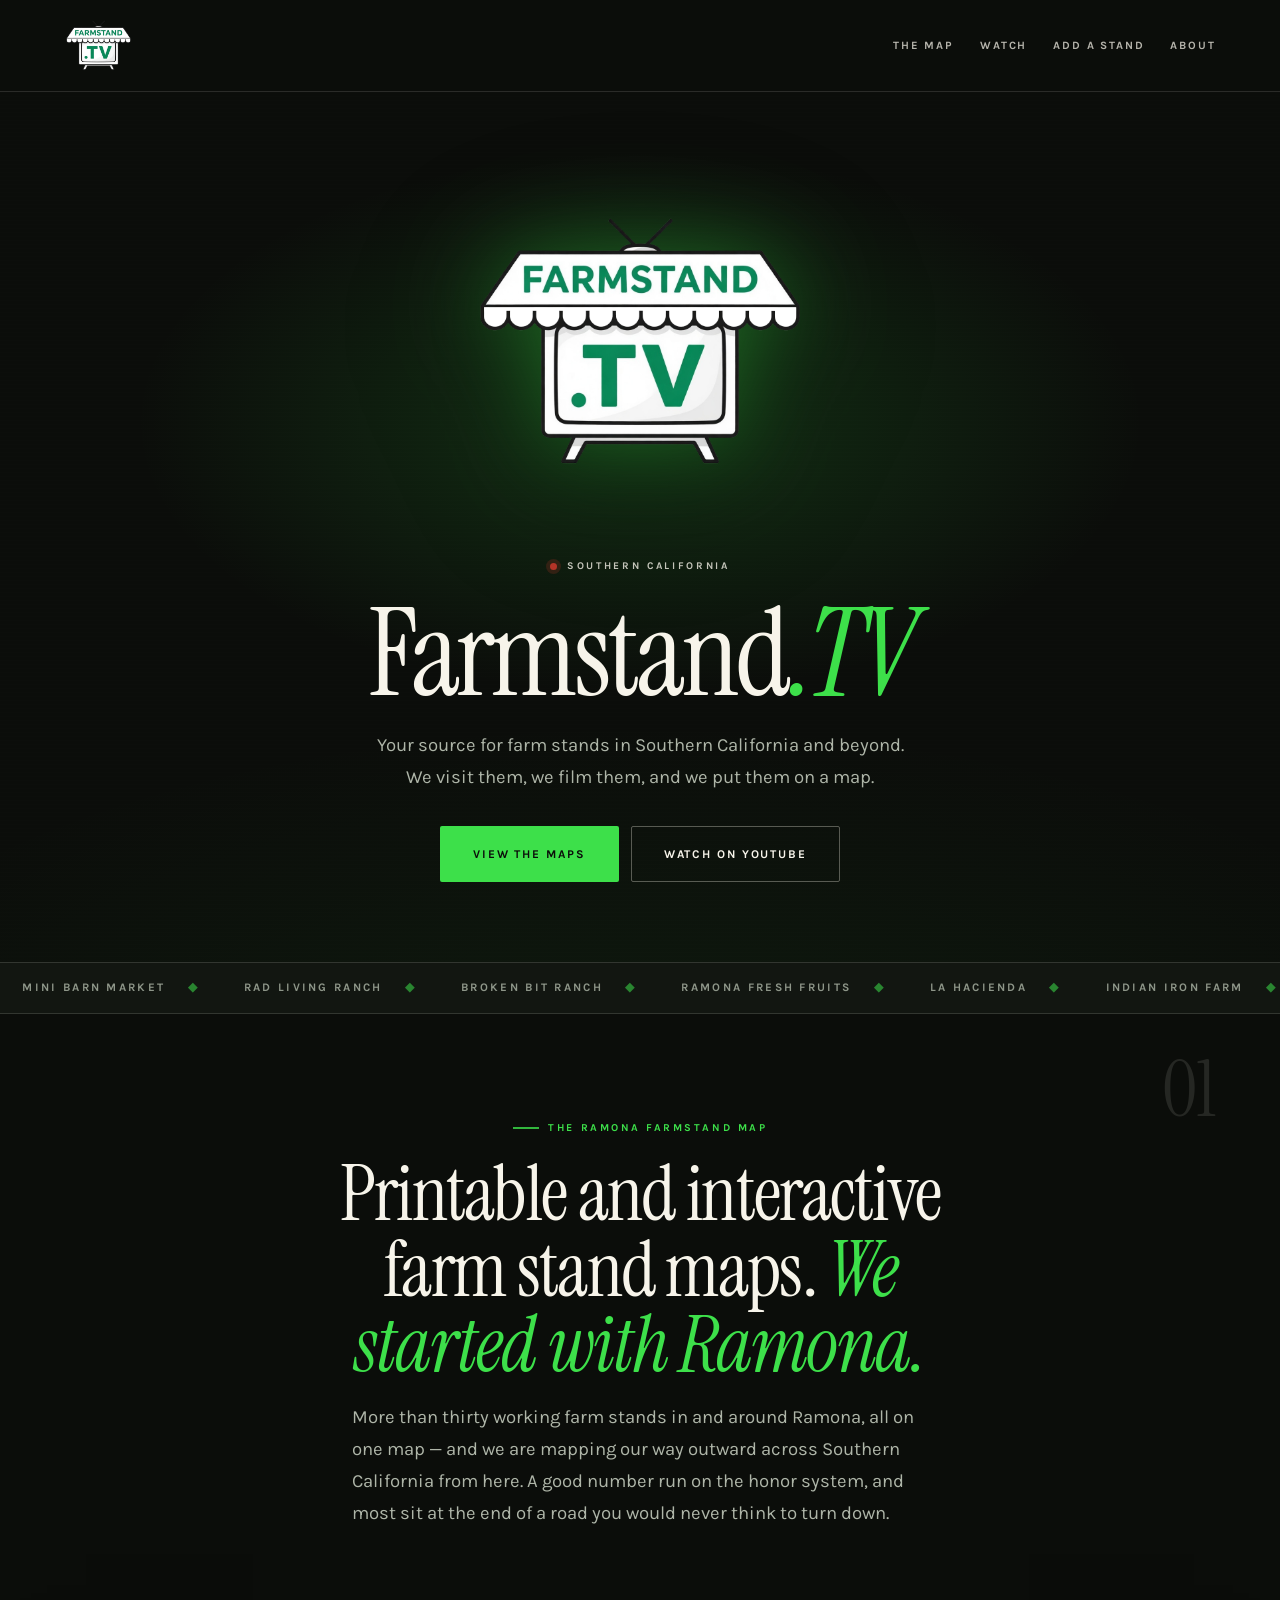
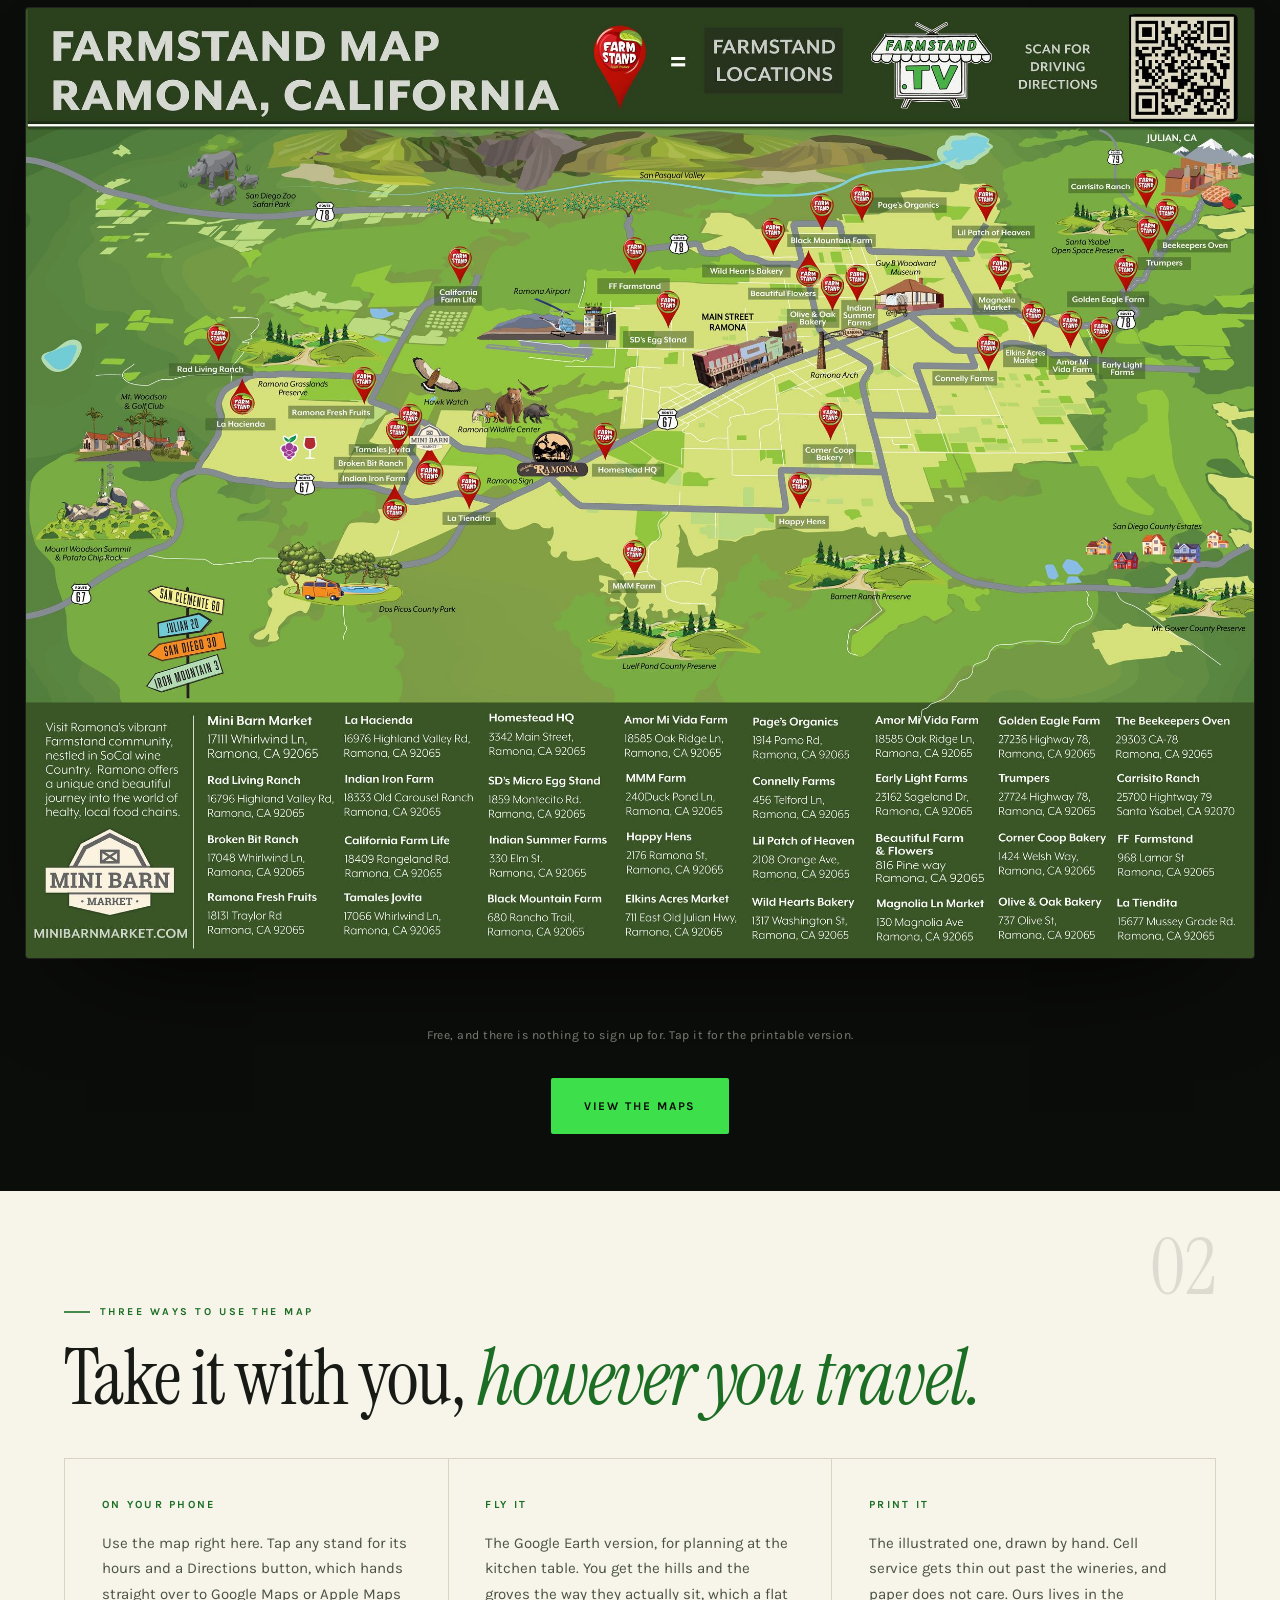
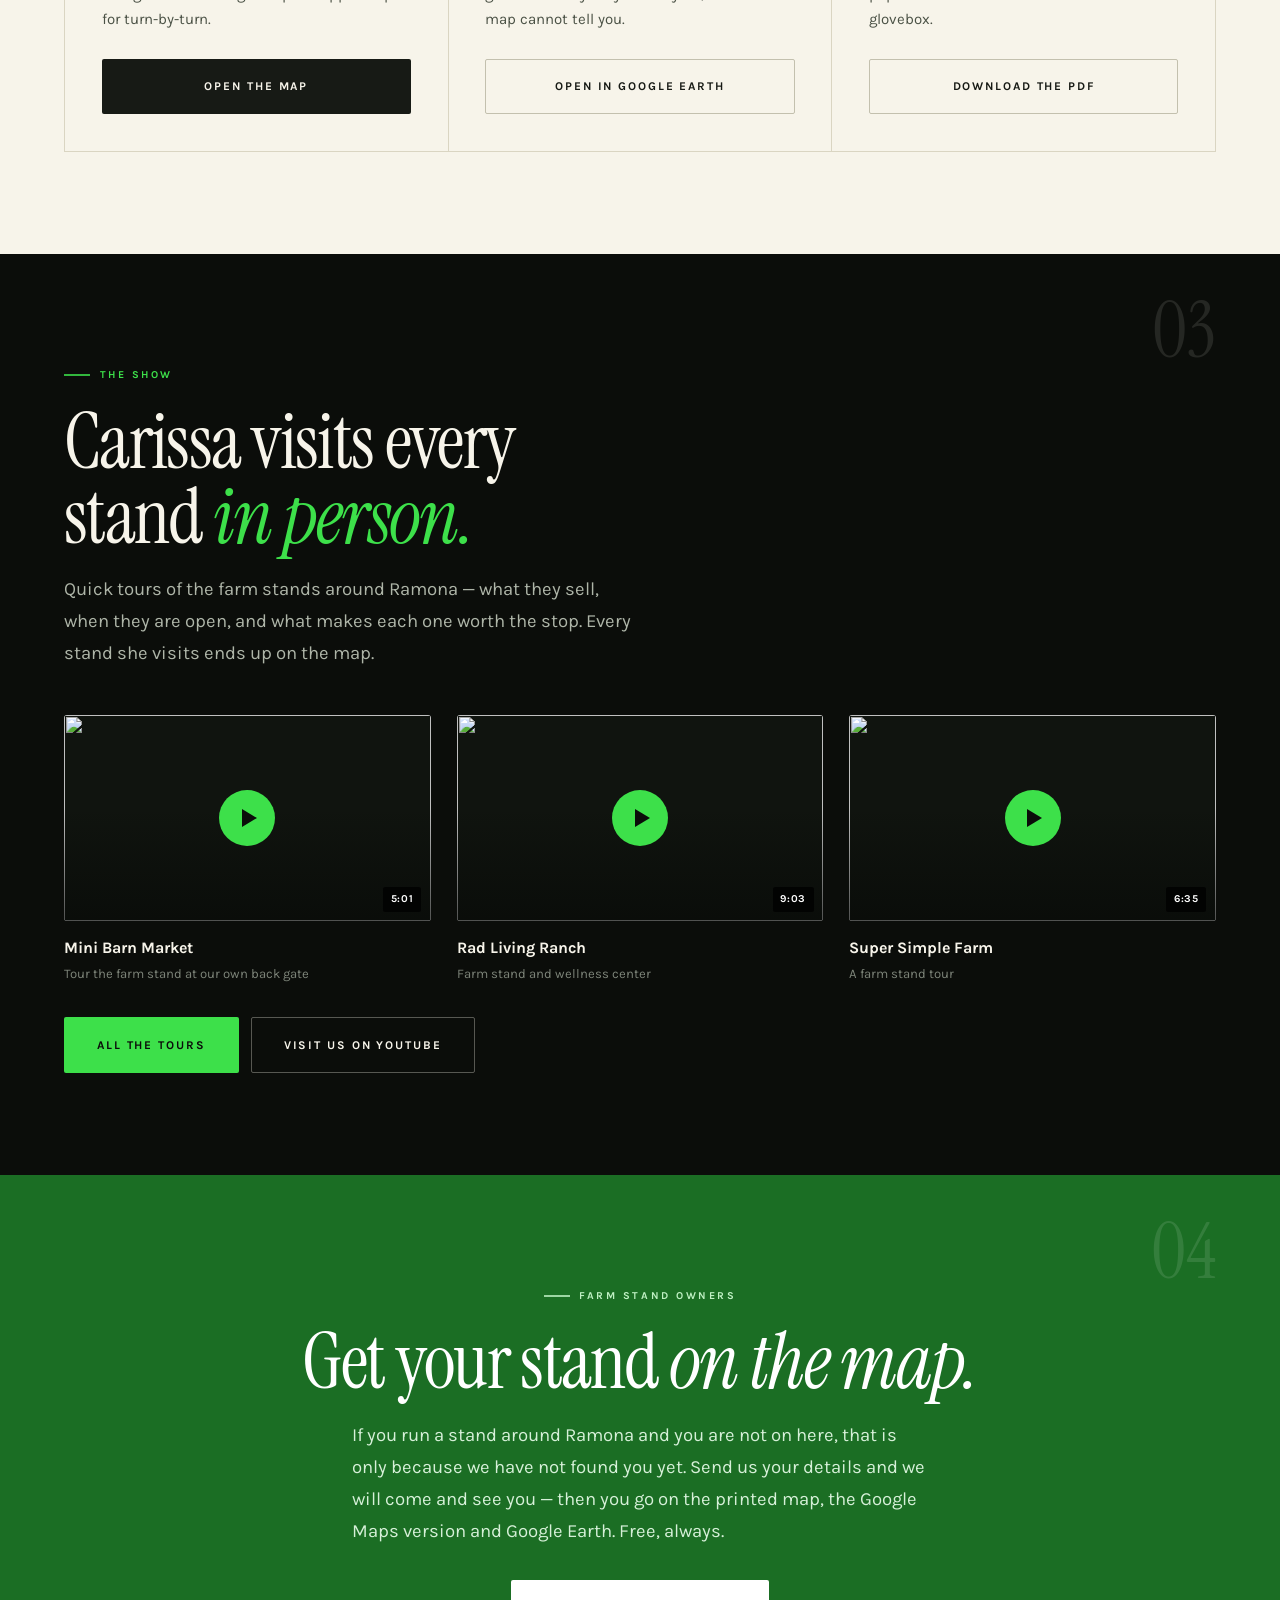
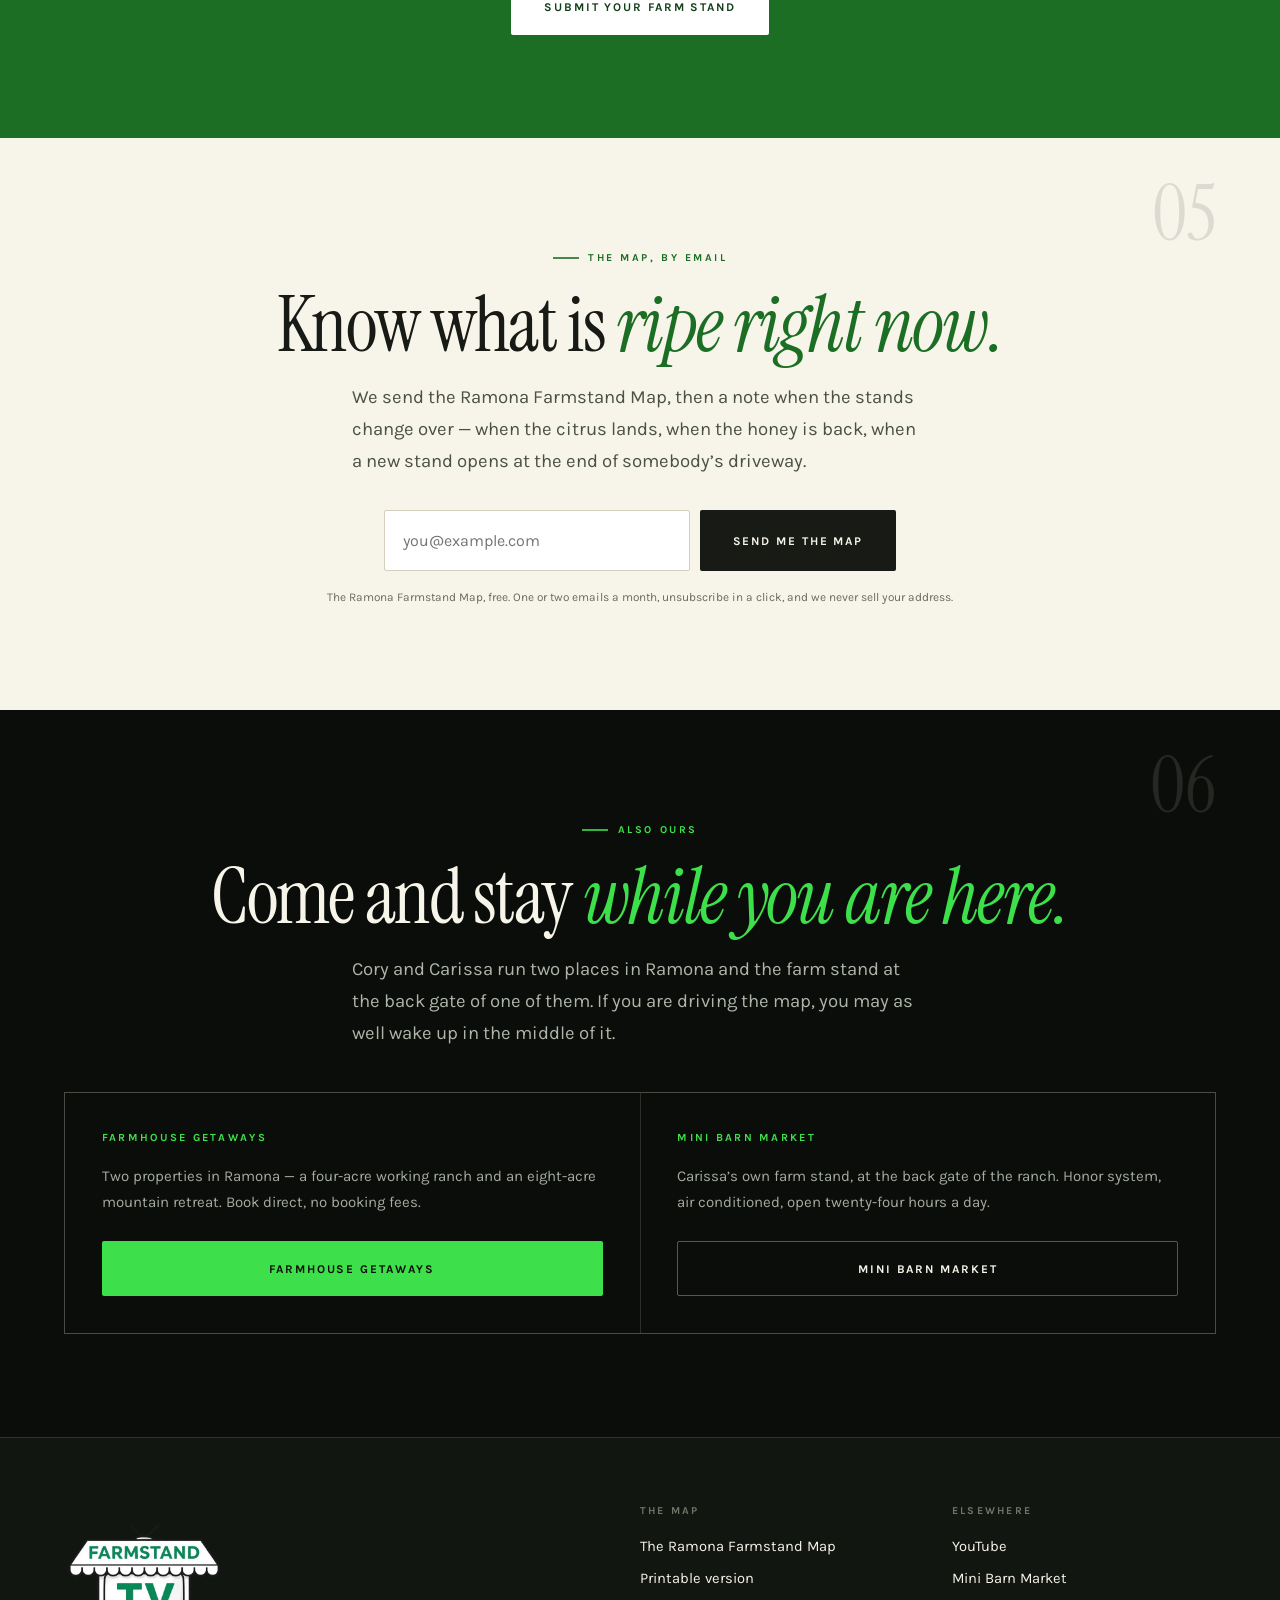
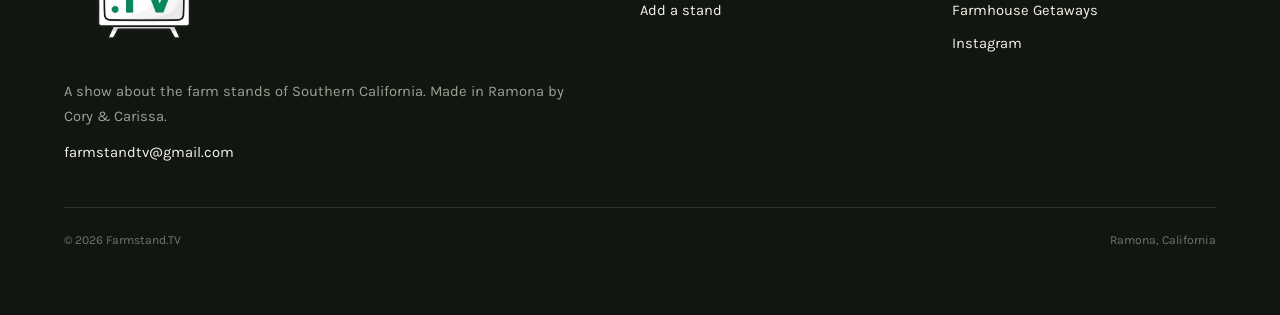
==== index.html @ ec9c519e "Fix the js-class fallback regex (a control character had replaced its word boundaries) Co-Authored-B" ====
<!DOCTYPE html>
<html lang="en">
<head>
<meta charset="utf-8">
<!-- Google tag (gtag.js) -->
<script src="/js/attribution.js"></script>
<script async src="https://www.googletagmanager.com/gtag/js?id=G-Q1BMT5J9KE"></script>
<script>
  window.dataLayer = window.dataLayer || [];
  function gtag(){dataLayer.push(arguments);}
  gtag('js', new Date());
  gtag('config', 'G-Q1BMT5J9KE');
</script>
<meta name="viewport" content="width=device-width, initial-scale=1">
<title>Farmstand.TV — the farm stands of Ramona, California</title>
<meta name="description" content="A show about the farm stands nobody put on a map. Watch the tours, then take the Ramona Farmstand Map with you — Google Maps, Google Earth, or printed for the glovebox.">
<link rel="canonical" href="https://farmstandtv.com/">
<meta property="og:title" content="Farmstand.TV — the farm stands of Ramona, California">
<meta property="og:description" content="A show about the farm stands nobody put on a map. Watch the tours, then take the Ramona Farmstand Map with you — Google Maps, Google Earth, or printed for the glovebox.">
<meta property="og:type" content="website">
<meta property="og:image" content="https://farmstandtv.com/images/ramona-farmstand-map.jpg">
<meta name="twitter:card" content="summary_large_image">
<link rel="preconnect" href="https://fonts.googleapis.com">
<link rel="preconnect" href="https://fonts.gstatic.com" crossorigin>
<link href="https://fonts.googleapis.com/css2?family=Instrument+Serif:ital@0;1&family=Karla:ital,wght@0,400;0,500;0,700;1,400&display=swap" rel="stylesheet">
<link rel="icon" type="image/png" sizes="32x32" href="/images/favicon-32.png">
<link rel="apple-touch-icon" sizes="180x180" href="/images/apple-touch-icon.png">
<meta name="theme-color" content="#0B0D0A">
<script>
// Arms the scroll reveal. Runs only if JS is alive, so any failure below
// leaves every section plainly visible rather than blank.
if(!window.matchMedia('(prefers-reduced-motion: reduce)').matches)document.documentElement.className+=' js';
</script>
<link rel="stylesheet" href="/css/site.css?v=612ae8b3">
<script type="application/ld+json">
{
  "@context": "https://schema.org",
  "@type": "Organization",
  "name": "Farmstand.TV",
  "description": "A show and interactive map covering the farm stands of Ramona, California and beyond.",
  "url": "https://farmstandtv.com/",
  "logo": "https://farmstandtv.com/images/logo.png",
  "sameAs": [
    "https://www.youtube.com/@FarmstandTV",
    "https://www.instagram.com/minibarnmarket/"
  ]
}
</script>
</head>
<body>
<a class="skip" href="#main">Skip to content</a>

<header class="masthead">
  <div class="wrap masthead-inner">
    <a class="wordmark" href="/"><img src="/images/logo.png" width="1024" height="1024" alt="Farmstand.TV"></a>
    <nav class="nav" aria-label="Main">
      <a href="/maps">The Map</a>
      <a href="/tours">Watch</a>
      <a href="/submit">Add a Stand</a>
      <a href="/about">About</a>
    </nav>
  </div>
</header>

<main id="main">

  <!-- ==================================================================
       THE ARRIVAL. The mark powers on like a screen.
       ================================================================== -->
  <section class="tunein">
    <div class="tunein-inner">
      <img class="mark" src="/images/logo.png" width="1024" height="1024" alt="Farmstand.TV">
      <span class="onair"><i></i>Southern California</span>
      <h1 class="mega">Farmstand<em class="lit">.TV</em></h1>
      <p class="lede">Your source for farm stands in Southern California and beyond. We visit them, we film them, and we put them on a map.</p>
      <div class="btn-row">
        <a class="btn btn-go" href="/maps">View the maps</a>
        <a class="btn btn-line" href="https://www.youtube.com/@FarmstandTV" target="_blank" rel="noopener">Watch on YouTube</a>
      </div>
    </div>
  </section>

  <div class="ticker" aria-hidden="true">
    <div class="ticker-track"><span>Mini Barn Market</span><span>Rad Living Ranch</span><span>Broken Bit Ranch</span><span>Ramona Fresh Fruits</span><span>La Hacienda</span><span>Indian Iron Farm</span><span>California Farm Life</span><span>Tamales Jovita</span><span>Homestead HQ</span><span>SD&rsquo;s Micro Egg Stand</span><span>Indian Summer Farms</span><span>Black Mountain Farm</span><span>Amor Mi Vida Farm</span><span>MMM Farm</span><span>Happy Hens</span><span>Elkins Acres Market</span><span>Page&rsquo;s Organics</span><span>Connelly Farms</span><span>Lil Patch of Heaven</span><span>Wild Hearts Bakery</span><span>Early Light Farms</span><span>Beautiful Farm &amp; Flowers</span><span>Magnolia Ln Market</span><span>Golden Eagle Farm</span><span>Trumpers</span><span>Corner Coop Bakery</span><span>Olive &amp; Oak Bakery</span><span>The Beekeepers Oven</span><span>Carrisito Ranch</span><span>FF Farmstand</span><span>La Tiendita</span><span>Mini Barn Market</span><span>Rad Living Ranch</span><span>Broken Bit Ranch</span><span>Ramona Fresh Fruits</span><span>La Hacienda</span><span>Indian Iron Farm</span><span>California Farm Life</span><span>Tamales Jovita</span><span>Homestead HQ</span><span>SD&rsquo;s Micro Egg Stand</span><span>Indian Summer Farms</span><span>Black Mountain Farm</span><span>Amor Mi Vida Farm</span><span>MMM Farm</span><span>Happy Hens</span><span>Elkins Acres Market</span><span>Page&rsquo;s Organics</span><span>Connelly Farms</span><span>Lil Patch of Heaven</span><span>Wild Hearts Bakery</span><span>Early Light Farms</span><span>Beautiful Farm &amp; Flowers</span><span>Magnolia Ln Market</span><span>Golden Eagle Farm</span><span>Trumpers</span><span>Corner Coop Bakery</span><span>Olive &amp; Oak Bakery</span><span>The Beekeepers Oven</span><span>Carrisito Ranch</span><span>FF Farmstand</span><span>La Tiendita</span></div>
  </div>

  <!-- ==================================================================
       THE MAP, full bleed and glowing.
       ================================================================== -->
  <section class="band-tight chan" data-ch="01">
    <div class="wrap centered rv" style="padding-top:clamp(1.5rem,3vw,2.5rem);">
      <span class="kicker">The Ramona Farmstand Map</span>
      <h2 class="display" style="max-width:22ch;margin-inline:auto;">Printable and interactive farm stand maps. <em class="lit">We started with Ramona.</em></h2>
      <p class="lede">More than thirty working farm stands in and around Ramona, all on one map &mdash; and we are mapping our way outward across Southern California from here. A good number run on the honor system, and most sit at the end of a road you would never think to turn down.</p>
    </div>
    <div class="map-bleed rv">
      <a href="/downloads/Ramona-Farmstand-Map.pdf">
        <img src="/images/ramona-farmstand-map.jpg" width="2400" height="1855" loading="lazy" decoding="async"
             alt="The illustrated Ramona Farmstand Map, showing the farm stands of Ramona with their addresses.">
      </a>
    </div>
    <div class="wrap centered">
      <p class="cap">Free, and there is nothing to sign up for. Tap it for the printable version.</p>
      <div class="btn-row" style="justify-content:center;">
        <a class="btn btn-go" href="/maps">View the maps</a>
      </div>
    </div>
  </section>

  <section class="band paper chan" data-ch="02">
    <div class="wrap rv">
      <span class="kicker">Three ways to use the map</span>
      <h2 class="display">Take it with you, <em class="lit">however you travel.</em></h2>
      <div class="trio" style="margin-top:2.6rem;">
        <div class="cell">
          <h3>On your phone</h3>
          <p>Use the map right here. Tap any stand for its hours and a Directions button, which hands straight over to Google Maps or Apple Maps for turn-by-turn.</p>
          <div class="btn-row"><a class="btn btn-go" href="/maps">Open the map</a></div>
        </div>
        <div class="cell">
          <h3>Fly it</h3>
          <p>The Google Earth version, for planning at the kitchen table. You get the hills and the groves the way they actually sit, which a flat map cannot tell you.</p>
          <div class="btn-row"><a class="btn btn-line" href="https://earth.google.com/web/@33.04471488,-116.8695464,434.56307479a,25615.310233d,35y,0.06728277h,9.21926349t,359.99999915r/data=CgRCAggBMigKJgokCiAxMHZVcjI0Rl94VmlHc3VvS2MyOHA1c2wwckdZZ1JTRSACOgMKATBCAggASgcI44K2UhAB" target="_blank" rel="noopener">Open in Google Earth</a></div>
        </div>
        <div class="cell">
          <h3>Print it</h3>
          <p>The illustrated one, drawn by hand. Cell service gets thin out past the wineries, and paper does not care. Ours lives in the glovebox.</p>
          <div class="btn-row"><a class="btn btn-line" href="/downloads/Ramona-Farmstand-Map.pdf">Download the PDF</a></div>
        </div>
      </div>
    </div>
  </section>

  <!-- ==================================================================
       THE TOURS. No dates, on purpose — a farm stand does not go stale
       in a year, and a visible "4 months ago" only advertises the gap.
       ================================================================== -->
  <section class="band chan" data-ch="03">
    <div class="wrap rv">
      <span class="kicker">The show</span>
      <h2 class="display" style="max-width:16ch;">Carissa visits every stand <em class="lit">in person.</em></h2>
      <p class="lede" style="max-width:52ch;">Quick tours of the farm stands around Ramona &mdash; what they sell, when they are open, and what makes each one worth the stop. Every stand she visits ends up on the map.</p>
      <div class="tours" style="margin-top:2.8rem;">
      <div class="tour">
        <button class="yt" type="button" data-yt="bHJ91irOsLg" data-title="Mini Barn Market"
                aria-label="Play Mini Barn Market — 5:01">
          <img src="https://i.ytimg.com/vi/bHJ91irOsLg/maxresdefault.jpg"
               data-fallback="https://i.ytimg.com/vi/bHJ91irOsLg/hqdefault.jpg"
               onerror="ytFallback(this)" onload="ytFallback(this,1)"
               alt="" loading="lazy" decoding="async" width="1280" height="720">
          <span class="play"></span><span class="dur">5:01</span>
        </button>
        <h3>Mini Barn Market</h3>
        <p>Tour the farm stand at our own back gate</p>
      </div>
      <div class="tour">
        <button class="yt" type="button" data-yt="nMIyOWzRvmQ" data-title="Rad Living Ranch"
                aria-label="Play Rad Living Ranch — 9:03">
          <img src="https://i.ytimg.com/vi/nMIyOWzRvmQ/maxresdefault.jpg"
               data-fallback="https://i.ytimg.com/vi/nMIyOWzRvmQ/hqdefault.jpg"
               onerror="ytFallback(this)" onload="ytFallback(this,1)"
               alt="" loading="lazy" decoding="async" width="1280" height="720">
          <span class="play"></span><span class="dur">9:03</span>
        </button>
        <h3>Rad Living Ranch</h3>
        <p>Farm stand and wellness center</p>
      </div>
      <div class="tour">
        <button class="yt" type="button" data-yt="xRpE9S-4dAI" data-title="Super Simple Farm"
                aria-label="Play Super Simple Farm — 6:35">
          <img src="https://i.ytimg.com/vi/xRpE9S-4dAI/maxresdefault.jpg"
               data-fallback="https://i.ytimg.com/vi/xRpE9S-4dAI/hqdefault.jpg"
               onerror="ytFallback(this)" onload="ytFallback(this,1)"
               alt="" loading="lazy" decoding="async" width="1280" height="720">
          <span class="play"></span><span class="dur">6:35</span>
        </button>
        <h3>Super Simple Farm</h3>
        <p>A farm stand tour</p>
      </div>
      </div>
      <div class="btn-row">
        <a class="btn btn-go" href="/tours">All the tours</a>
        <a class="btn btn-line" href="https://www.youtube.com/@FarmstandTV" target="_blank" rel="noopener">Visit us on YouTube</a>
      </div>
    </div>
  </section>

  <section class="band green chan" data-ch="04">
    <div class="wrap centered rv">
      <span class="kicker">Farm stand owners</span>
      <h2 class="display">Get your stand <em class="lit" style="color:#fff;">on the map.</em></h2>
      <p class="lede">If you run a stand around Ramona and you are not on here, that is only because we have not found you yet. Send us your details and we will come and see you &mdash; then you go on the printed map, the Google Maps version and Google Earth. Free, always.</p>
      <div class="btn-row" style="justify-content:center;">
        <a class="btn btn-go" href="/submit">Submit your farm stand</a>
      </div>
    </div>
  </section>

  <!-- Channel 05 — the map by email. name="newsletter" is what routes this to
       EmailOctopus; submission-created.mjs matches on exactly that name. -->
  <section class="band paper chan" data-ch="05">
    <div class="wrap centered rv">
      <span class="kicker">The map, by email</span>
      <h2 class="display">Know what is <em class="lit">ripe right now.</em></h2>
      <p class="lede">We send the Ramona Farmstand Map, then a note when the
        stands change over &mdash; when the citrus lands, when the honey is back,
        when a new stand opens at the end of somebody&rsquo;s driveway.</p>
      <form class="subform" name="newsletter" method="POST" data-netlify="true" netlify-honeypot="bot-field" action="/thanks">
        <input type="hidden" name="form-name" value="newsletter">
        <input type="hidden" name="arrived-from" value=""><input type="hidden" name="first-visit-from" value=""><input type="hidden" name="arrived-landing" value=""><input type="hidden" name="arrived-referrer" value=""><input type="hidden" name="arrived-campaign" value=""><input type="hidden" name="arrived-click-id" value="">
        <input type="hidden" name="source" value="fstv-home">
        <p class="hp"><label>Leave this empty <input name="bot-field" tabindex="-1" autocomplete="off"></label></p>

        <label class="hp" for="su-fstv-email">Email address</label>
        <input id="su-fstv-email" name="email" type="email" required autocomplete="email" placeholder="you@example.com">
        <button class="btn btn-go" type="submit">Send me the map</button>
      </form>
      <p class="fine centered">The Ramona Farmstand Map, free. One or two emails a month,
        unsubscribe in a click, and we never sell your address.</p>
    </div>
  </section>

  <section class="band chan" data-ch="06">
    <div class="wrap centered rv">
      <span class="kicker">Also ours</span>
      <h2 class="display">Come and stay <em class="lit">while you are here.</em></h2>
      <p class="lede">Cory and Carissa run two places in Ramona and the farm stand at the back gate of one of them. If you are driving the map, you may as well wake up in the middle of it.</p>
      <div class="trio trio-2" style="margin-top:2.6rem;text-align:left;">
        <div class="cell">
          <h3>Farmhouse Getaways</h3>
          <p>Two properties in Ramona &mdash; a four-acre working ranch and an eight-acre mountain retreat. Book direct, no booking fees.</p>
          <div class="btn-row"><a class="btn btn-go" href="https://farmhousegetaways.com/" target="_blank" rel="noopener">Farmhouse Getaways</a></div>
        </div>
        <div class="cell">
          <h3>Mini Barn Market</h3>
          <p>Carissa&rsquo;s own farm stand, at the back gate of the ranch. Honor system, air conditioned, open twenty-four hours a day.</p>
          <div class="btn-row"><a class="btn btn-line" href="https://www.minibarnmarket.com/" target="_blank" rel="noopener">Mini Barn Market</a></div>
        </div>
      </div>
    </div>
  </section>
</main>

<footer class="foot">
  <div class="wrap">
    <div class="foot-grid">
      <div>
        <img class="foot-logo" src="/images/logo.png" width="1024" height="1024" alt="Farmstand.TV">
        <p style="margin:0 0 .7rem;">A show about the farm stands of Southern California. Made in Ramona by Cory &amp; Carissa.</p>
        <p style="margin:0;"><a href="mailto:farmstandtv@gmail.com">farmstandtv@gmail.com</a></p>
      </div>
      <div>
        <h2>The map</h2>
        <ul>
          <li><a href="/maps">The Ramona Farmstand Map</a></li>
          <li><a href="/downloads/Ramona-Farmstand-Map.pdf">Printable version</a></li>
          <li><a href="/submit">Add a stand</a></li>
        </ul>
      </div>
      <div>
        <h2>Elsewhere</h2>
        <ul>
          <li><a href="https://www.youtube.com/@FarmstandTV" target="_blank" rel="noopener">YouTube</a></li>
          <li><a href="https://www.minibarnmarket.com/" target="_blank" rel="noopener">Mini Barn Market</a></li>
          <li><a href="https://farmhousegetaways.com/" target="_blank" rel="noopener">Farmhouse Getaways</a></li>
          <li><a href="https://www.instagram.com/minibarnmarket/" target="_blank" rel="noopener">Instagram</a></li>
        </ul>
      </div>
    </div>
    <div class="foot-fine">
      <span>&copy; 2026 Farmstand.TV</span>
      <span>Ramona, California</span>
    </div>
  </div>
</footer>
<script>
/* Not every video has a maxresdefault thumbnail. When one is missing YouTube
   may return a 404 (onerror fires) OR a 120px grey placeholder (it does not).
   Rad Living Ranch was the second kind, which is why its tile was blank.
   Checking the decoded width catches both. */
function ytFallback(img, loaded) {
  var alt = img.getAttribute("data-fallback");
  if (!alt) return;
  if (loaded && img.naturalWidth > 200) return;   // a real thumbnail
  img.removeAttribute("data-fallback");
  img.src = alt;
}

// Click a tour and the player replaces the thumbnail in place. Nothing from
// YouTube loads until then — no scripts, no cookies, no cost to anyone who
// never presses play.
(function () {
  document.addEventListener("click", function (e) {
    var btn = e.target.closest ? e.target.closest(".yt") : null;
    if (!btn || !btn.dataset.yt) return;
    var f = document.createElement("iframe");
    f.src = "https://www.youtube-nocookie.com/embed/" + btn.dataset.yt +
            "?autoplay=1&rel=0&playsinline=1&modestbranding=1";
    f.title = btn.dataset.title || "Farmstand.TV";
    f.allow = "accelerometer; autoplay; clipboard-write; encrypted-media; " +
              "gyroscope; picture-in-picture; web-share";
    f.allowFullscreen = true;
    f.setAttribute("frameborder", "0");
    btn.parentNode.replaceChild(f, btn);
  });
})();
</script>
<script>
// Reveal each section as it arrives. If anything here throws, the catch
// unhides everything — a decorative animation must never cost someone the
// content.
(function () {
  try {
    var els = document.querySelectorAll('.rv');
    if (!('IntersectionObserver' in window)) throw 0;
    var io = new IntersectionObserver(function (entries) {
      entries.forEach(function (e) {
        if (e.isIntersecting) { e.target.classList.add('in'); io.unobserve(e.target); }
      });
    }, { rootMargin: '0px 0px -10% 0px' });
    for (var i = 0; i < els.length; i++) {
      // anything already on screen at load reveals immediately
      if (els[i].getBoundingClientRect().top < window.innerHeight) els[i].classList.add('in');
      else io.observe(els[i]);
    }
  } catch (err) {
    document.documentElement.className = document.documentElement.className.replace(/\bjs\b/, '');
  }
})();
</script>
</body>
</html>
---- css/site.css ----
/* ==========================================================================
   FARMSTAND.TV

   One mark only: images/logo.png — the shaded set. Everything else was
   retired. The old carved/burlap sign and the video loops are a DIFFERENT
   logo and must not come back.

   The idea: the page is a screen. It powers on, it glows, it has scanlines
   and a channel number in the corner. Near-black and one very bright green,
   with bone paper for the reading. Loud where it should be, quiet where you
   actually read.
   ========================================================================== */

:root {
  --black:     #0B0D0A;
  --black-2:   #121611;
  --bone:      #F7F4EA;
  --bone-2:    #EDE8D8;

  --screen:    #3DE04A;   /* dark backgrounds only */
  --screen-dk: #1B6E24;   /* band + text on bone. Darkened from #1E7A28:
                            the pale text on the band was landing at 4.25:1. */
  --screen-lo: #12401A;

  --ink:       #171A15;
  --ink-soft:  #4A5145;
  --ink-faint: #686B5E;

  --display: "Instrument Serif", Georgia, serif;
  --body:    "Karla", -apple-system, BlinkMacSystemFont, sans-serif;

  --gutter:  clamp(1.25rem, 5vw, 5rem);
  --measure: 36rem;
}

* { box-sizing: border-box; }
html { scroll-behavior: smooth; }
@media (prefers-reduced-motion: reduce) { html { scroll-behavior: auto; } }

body {
  margin: 0; background: var(--black); color: var(--bone);
  font-family: var(--body); font-size: 1rem; line-height: 1.7;
  -webkit-font-smoothing: antialiased;
}
/* height:auto is load-bearing. Every <img> carries width/height attributes
   for layout stability; without this the height attribute wins wherever CSS
   sets only a width, and the image stretches. The map was 1382x1855 instead
   of 1382x1068 because of exactly that. */
img, video { max-width: 100%; height: auto; display: block; }
a { color: var(--screen); }

.skip { position: absolute; left: -9999px; top: 0; background: var(--screen); color: var(--black); padding: .8rem 1.2rem; z-index: 99; }
.skip:focus { left: 0; }

.wrap { max-width: 80rem; margin: 0 auto; padding-inline: var(--gutter); }
.wrap-narrow { max-width: 52rem; }
.band { padding-block: clamp(3.5rem, 8vw, 7.5rem); }
.band-tight { padding-block: clamp(2.25rem, 4.5vw, 4rem); }
.paper { background: var(--bone); color: var(--ink); }
.paper-2 { background: var(--bone-2); color: var(--ink); }
.green { background: var(--screen-dk); color: #fff; }
.centered { text-align: center; }
.centered .lede { text-align: left; max-width: var(--measure); margin-inline: auto; }

/* ---------- type ---------- */
.kicker {
  display: inline-flex; align-items: center; gap: .6rem;
  font-size: .66rem; font-weight: 700; letter-spacing: .24em;
  text-transform: uppercase; color: var(--screen); margin-bottom: 1.3rem;
}
.paper .kicker, .paper-2 .kicker { color: var(--screen-dk); }
.green .kicker { color: #BFF0C3; }
.kicker::before {
  content: ""; width: 26px; height: 2px; background: currentColor; opacity: .8;
}

.mega {
  font-family: var(--display); font-weight: 400;
  font-size: clamp(3rem, 9.5vw, 9rem); line-height: .92;
  letter-spacing: -.03em; margin: 0 0 1.4rem; text-wrap: balance;
}
.display {
  font-family: var(--display); font-weight: 400;
  font-size: clamp(2.4rem, 6vw, 5rem); line-height: .98;
  letter-spacing: -.022em; margin: 0 0 1.2rem; text-wrap: balance;
}
.headline {
  font-family: var(--display); font-weight: 400;
  font-size: clamp(1.9rem, 4vw, 3.4rem); line-height: 1.04;
  letter-spacing: -.015em; margin: 0 0 1.1rem; text-wrap: balance;
}
em.lit { font-style: italic; color: var(--screen); }
.paper em.lit, .paper-2 em.lit { color: var(--screen-dk); }

.lede { font-size: clamp(1.02rem, 1.45vw, 1.2rem); line-height: 1.72; color: #AEB5A8; margin: 0 0 1.7rem; }
.paper .lede, .paper-2 .lede { color: var(--ink-soft); }
.green .lede { color: #D6F0D8; }
.prose p { margin: 0 0 1.15rem; color: #AEB5A8; }
.paper .prose p { color: var(--ink-soft); }
.cap { font-size: .76rem; letter-spacing: .04em; color: #7E857A; margin: 1rem 0 0; }
.paper .cap { color: var(--ink-faint); }

/* ---------- channel number, top-right of each section ---------- */
.chan { position: relative; }
.chan::after {
  content: attr(data-ch);
  position: absolute; top: clamp(1rem,3vw,2.4rem); right: var(--gutter);
  font-family: var(--display); font-size: clamp(2.6rem,6vw,5rem);
  line-height: 1; color: currentColor; opacity: .11; pointer-events: none;
}

/* ---------- buttons ---------- */
.btn {
  display: inline-block; font-family: var(--body); font-size: .74rem;
  font-weight: 700; letter-spacing: .16em; text-transform: uppercase;
  padding: 1.05rem 2rem; text-decoration: none; cursor: pointer;
  border: 1.5px solid transparent; border-radius: 2px;
  transition: background .18s ease, color .18s ease, border-color .18s ease, transform .18s ease;
}
.btn:hover { transform: translateY(-2px); }
.btn-row { display: flex; flex-wrap: wrap; gap: .75rem; margin-top: 2rem; }
.btn-go { background: var(--screen); color: var(--black); }
.btn-go:hover { background: #fff; }
.btn-line { border-color: rgba(247,244,234,.32); color: var(--bone); }
.btn-line:hover { border-color: var(--bone); }
.paper .btn-go, .paper-2 .btn-go { background: var(--ink); color: var(--bone); }
.paper .btn-go:hover, .paper-2 .btn-go:hover { background: var(--screen-dk); }
.paper .btn-line, .paper-2 .btn-line { border-color: #C3C0AE; color: var(--ink); }
.paper .btn-line:hover, .paper-2 .btn-line:hover { border-color: var(--ink); }
.green .btn-go { background: #fff; color: var(--screen-lo); }
.green .btn-line { border-color: rgba(255,255,255,.5); color: #fff; }

/* ==========================================================================
   THE ARRIVAL — the screen powers on
   ========================================================================== */
.tunein {
  position: relative; overflow: hidden;
  min-height: clamp(560px, 94vh, 1000px);
  display: grid; place-items: center; text-align: center;
  padding: clamp(3rem,7vw,5rem) var(--gutter);
  background:
    radial-gradient(ellipse 58% 46% at 50% 38%, rgba(61,224,74,.17), transparent 68%),
    radial-gradient(ellipse 120% 80% at 50% 120%, rgba(61,224,74,.07), transparent 60%),
    var(--black);
}
/* faint scanlines across the whole arrival */
.tunein::before {
  content: ""; position: absolute; inset: 0; pointer-events: none;
  background: repeating-linear-gradient(to bottom, rgba(255,255,255,.028) 0 1px, transparent 1px 4px);
  mix-blend-mode: overlay;
}
.tunein-inner { position: relative; z-index: 1; }

.mark {
  width: min(58vw, 340px); height: auto; margin: 0 auto clamp(1.4rem,3vw,2.4rem);
  filter: drop-shadow(0 0 46px rgba(61,224,74,.42)) drop-shadow(0 24px 50px rgba(0,0,0,.6));
}
.tunein h1 { margin-bottom: 1.2rem; }
.tunein .lede { max-width: 50ch; margin-inline: auto; text-align: center; }
.tunein .btn-row { justify-content: center; }

.onair {
  display: inline-flex; align-items: center; gap: .6rem;
  font-size: .64rem; font-weight: 700; letter-spacing: .26em; text-transform: uppercase;
  color: var(--bone); opacity: .78; margin-bottom: 1.5rem;
}
.onair i {
  width: 7px; height: 7px; border-radius: 50%; background: #E23B2F;
  box-shadow: 0 0 0 4px rgba(226,59,47,.22);
  animation: blip 2.4s ease-in-out infinite;
}
@keyframes blip { 0%,100% { opacity: 1 } 50% { opacity: .35 } }

/* the power-on: a bright line opens out into the picture */
@media (prefers-reduced-motion: no-preference) {
  .tunein-inner > * { animation: rise .9s cubic-bezier(.16,.84,.3,1) backwards; }
  .mark { animation: poweron 1.15s cubic-bezier(.16,.84,.3,1) backwards; }
  .onair    { animation-delay: .70s; }
  .tunein h1 { animation-delay: .82s; }
  .tunein .lede { animation-delay: .94s; }
  .tunein .btn-row { animation-delay: 1.04s; }
}
@keyframes poweron {
  0%   { opacity: 0; transform: scaleY(.012) scaleX(.7); filter: brightness(4) drop-shadow(0 0 60px rgba(61,224,74,.9)); }
  42%  { opacity: 1; transform: scaleY(.012) scaleX(1.06); filter: brightness(4) drop-shadow(0 0 60px rgba(61,224,74,.9)); }
  70%  { transform: scaleY(1.06) scaleX(1); filter: brightness(1.5); }
  100% { transform: scaleY(1) scaleX(1); filter: drop-shadow(0 0 46px rgba(61,224,74,.42)) drop-shadow(0 24px 50px rgba(0,0,0,.6)); }
}
@keyframes rise { from { opacity: 0; transform: translateY(16px); } to { opacity: 1; transform: none; } }

/* ---------- the ticker ---------- */
.ticker {
  overflow: hidden; border-block: 1px solid rgba(247,244,234,.14);
  background: var(--black-2); padding-block: .95rem;
}
.paper + .ticker, .ticker.on-paper { background: var(--bone-2); border-color: #DAD5C2; }
.ticker-track { display: flex; width: max-content; animation: slide 58s linear infinite; }
@media (prefers-reduced-motion: reduce) { .ticker-track { animation: none; } }
.ticker-track span {
  font-size: .72rem; font-weight: 700; letter-spacing: .2em; text-transform: uppercase;
  color: #8E9689; padding-inline: 1.4rem; white-space: nowrap;
}
.ticker.on-paper .ticker-track span { color: #86836F; }
.ticker-track span::after { content: "◆"; margin-left: 1.4rem; color: var(--screen); opacity: .55; }
.ticker.on-paper .ticker-track span::after { color: var(--screen-dk); opacity: .5; }
@keyframes slide { from { transform: translateX(0); } to { transform: translateX(-50%); } }

/* ---------- masthead ---------- */
.masthead { border-bottom: 1px solid rgba(247,244,234,.13); background: var(--black); position: sticky; top: 0; z-index: 40; }
.masthead-inner { display: flex; align-items: center; justify-content: space-between; gap: 1.2rem; padding-block: .7rem; flex-wrap: wrap; }
.wordmark { display: block; line-height: 0; }
.wordmark img { height: clamp(52px, 5.4vw, 70px); width: auto; }
.nav { display: flex; gap: clamp(.8rem, 2vw, 1.6rem); flex-wrap: wrap; }
.nav a {
  font-size: .7rem; font-weight: 700; letter-spacing: .17em; text-transform: uppercase;
  text-decoration: none; color: var(--bone); opacity: .72; padding-block: .3rem;
}
.nav a:hover { opacity: 1; color: var(--screen); }
.nav a[aria-current="page"] { opacity: 1; color: var(--screen); }

/* ==========================================================================
   THE MAP — full bleed, edge to edge, glowing
   ========================================================================== */
.bleed { padding-inline: 0; max-width: none; }
.map-bleed { position: relative; padding-block: clamp(2rem,4vw,3.5rem); }
.map-bleed::before {
  content: ""; position: absolute; inset: 12% 0 12% 0;
  background: radial-gradient(ellipse 60% 60% at 50% 50%, rgba(61,224,74,.20), transparent 70%);
  pointer-events: none;
}
.map-bleed img, .map-bleed .live {
  position: relative; width: min(96vw, 1500px); margin-inline: auto;
  border-radius: 3px; box-shadow: 0 50px 110px -60px rgba(0,0,0,.9), 0 0 0 1px rgba(247,244,234,.1);
}
.live { position: relative; aspect-ratio: 3/4; overflow: hidden; background: #060806; }
@media (min-width: 48rem) { .live { aspect-ratio: 16/9; } }
.live iframe { position: absolute; inset: 0; width: 100%; height: 100%; border: 0; }

/* ---------- three ways ---------- */
.trio { display: grid; gap: 1px; grid-template-columns: 1fr; background: rgba(247,244,234,.14); border: 1px solid rgba(247,244,234,.14); }
@media (min-width: 54rem) { .trio { grid-template-columns: repeat(3,1fr); } }
.paper .trio, .paper-2 .trio { background: #DAD5C2; border-color: #DAD5C2; }
.cell { background: var(--black); padding: clamp(1.6rem,3vw,2.3rem); display: flex; flex-direction: column; }
.paper .cell { background: var(--bone); }
.paper-2 .cell { background: var(--bone-2); }
.cell h3 { font-family: var(--body); font-size: .68rem; font-weight: 700; letter-spacing: .21em; text-transform: uppercase; color: var(--screen); margin: 0 0 1rem; }
.paper .cell h3, .paper-2 .cell h3 { color: var(--screen-dk); }
.cell p { margin: 0; font-size: .94rem; color: #A5ACA0; }
.paper .cell p, .paper-2 .cell p { color: var(--ink-soft); }
.cell .btn-row { margin-top: auto; padding-top: 1.6rem; }
.cell .btn { width: 100%; text-align: center; }

/* ---------- tours ---------- */
.tours { display: grid; gap: 1.6rem; grid-template-columns: 1fr; }
@media (min-width: 52rem) { .tours { grid-template-columns: repeat(3,1fr); } }
.tour a { text-decoration: none; color: inherit; display: block; }

/* The click-to-play facade. It is a <button> rather than a link because it
   does not navigate — it swaps a player in where the picture was. */
.tour .yt {
  position: relative; display: block; width: 100%; padding: 0; border: 0;
  background: #10140F; border-radius: 3px; overflow: hidden; cursor: pointer;
  aspect-ratio: 16/9; font: inherit; color: inherit;
}
.tour .yt img { width: 100%; height: 100%; object-fit: cover; transition: transform .5s cubic-bezier(.2,.7,.3,1); }
.tour .yt:hover img, .tour .yt:focus-visible img { transform: scale(1.05); }
.tour .yt:focus-visible { outline: 3px solid var(--screen); outline-offset: 3px; }
.tour .yt::after { content: ""; position: absolute; inset: 0; background: linear-gradient(180deg, transparent 45%, rgba(6,8,6,.6)); }
/* the player that replaces it keeps the same footprint, so nothing jumps */
.tour iframe { width: 100%; aspect-ratio: 16/9; border: 0; border-radius: 3px; display: block; background: #000; }

.thumb { position: relative; overflow: hidden; aspect-ratio: 16/9; border-radius: 3px; display: block; }
.thumb img { width: 100%; height: 100%; object-fit: cover; transition: transform .5s cubic-bezier(.2,.7,.3,1); }
.thumb::after { content: ""; position: absolute; inset: 0; background: linear-gradient(180deg, transparent 45%, rgba(6,8,6,.72)); }
.play {
  position: absolute; inset: 0; margin: auto; width: 56px; height: 56px; border-radius: 50%;
  display: grid; place-content: center; background: var(--screen); z-index: 2;
  transition: transform .25s ease;
}
.tour a:hover .play, .tour .yt:hover .play { transform: scale(1.1); }
.play::after { content: ""; width: 0; height: 0; margin-left: 4px; border-left: 15px solid var(--black); border-top: 9px solid transparent; border-bottom: 9px solid transparent; }
.dur { position: absolute; right: .6rem; bottom: .6rem; z-index: 2; background: rgba(0,0,0,.8); color: #fff; font-size: .66rem; font-weight: 700; letter-spacing: .07em; padding: .22rem .48rem; border-radius: 2px; }
.tour h3 { font-family: var(--body); font-size: 1rem; font-weight: 700; margin: 1rem 0 .25rem; line-height: 1.35; }
.tour p { font-size: .82rem; color: #7E857A; margin: 0; }

/* ---------- the index of stands ---------- */
.stands { columns: 2; column-gap: 2.5rem; font-size: .92rem; line-height: 2.15; padding: 0; margin: 1.6rem 0 0; }
@media (min-width: 48rem) { .stands { columns: 4; } }
.stands li { break-inside: avoid; list-style: none; }

/* ---------- forms ---------- */
.hp { position: absolute; left: -9999px; }
.field { display: grid; gap: .35rem; margin-bottom: 1.05rem; }
.field label { font-size: .68rem; font-weight: 700; letter-spacing: .16em; text-transform: uppercase; color: var(--ink-soft); }
.field input, .field textarea {
  font: inherit; font-size: 1rem; padding: .85rem 1rem; width: 100%;
  border: 1px solid #D5D0BE; border-radius: 2px; background: #fff; color: var(--ink);
}
.field textarea { min-height: 8rem; resize: vertical; }
.field input:focus, .field textarea:focus { outline: none; border-color: var(--screen-dk); box-shadow: 0 0 0 3px rgba(30,122,40,.16); }
.form-card { background: #fff; border: 1px solid #D5D0BE; padding: clamp(1.5rem,3vw,2.3rem); }
.fine { font-size: .74rem; color: var(--ink-faint); margin: 1rem 0 0; }

.subform { display: grid; gap: .6rem; grid-template-columns: 1fr; max-width: 32rem; margin: 2rem auto 0; }
@media (min-width: 32rem) { .subform { grid-template-columns: 1fr auto; } }
.subform input { font: inherit; padding: 1rem 1.1rem; border: 0; border-radius: 2px; width: 100%; }
.subform .btn { white-space: nowrap; }

/* ---------- footer ---------- */
.foot { background: var(--black-2); color: #9AA294; padding-block: clamp(2.5rem,5vw,4rem); font-size: .92rem; border-top: 1px solid rgba(247,244,234,.12); }
.foot a { color: var(--bone); text-decoration: none; }
.foot a:hover { color: var(--screen); }
.foot h2 { font-family: var(--body); font-size: .66rem; font-weight: 700; letter-spacing: .21em; text-transform: uppercase; color: #6F7669; margin: 0 0 .9rem; }
.foot ul { list-style: none; padding: 0; margin: 0; }
.foot li { margin-bottom: .45rem; }
.foot-grid { display: grid; gap: 2rem; grid-template-columns: 1fr; }
@media (min-width: 46rem) { .foot-grid { grid-template-columns: 2fr 1fr 1fr; gap: 3rem; } }
.foot-logo { width: clamp(120px,14vw,160px); height: auto; margin: 0 0 1.1rem; }
.foot-fine { display: flex; justify-content: space-between; gap: 1rem; flex-wrap: wrap; margin-top: 2.6rem; padding-top: 1.4rem; border-top: 1px solid rgba(154,162,148,.2); font-size: .76rem; color: #6F7669; }

/* ---------- scroll reveal ----------
   Content is visible by default. It is only hidden once a tiny script in the
   <head> has added .js to <html>, which proves JavaScript is running and can
   put it back. Get this the wrong way round and a script failure blanks the
   entire page. */
@media (prefers-reduced-motion: no-preference) {
  .js .rv { opacity: 0; transform: translateY(22px); transition: opacity .7s ease, transform .7s cubic-bezier(.16,.84,.3,1); }
  .js .rv.in { opacity: 1; transform: none; }
}

/* ---------- the submit form ---------- */
.formnote { font-size: .88rem; color: var(--ink-soft); margin: 0 0 1.6rem; padding-bottom: 1.2rem; border-bottom: 1px solid #E4DFCD; }
.formnote em { font-style: normal; font-weight: 700; color: var(--screen-dk); }
.field-pair, .field-trio { display: grid; gap: 0 1rem; grid-template-columns: 1fr; }
@media (min-width: 34rem) {
  .field-pair  { grid-template-columns: 1fr 1fr; }
  .field-trio  { grid-template-columns: 2fr 1fr 1fr; }
}
.listed, .not-listed {
  font-size: .58rem; font-weight: 700; letter-spacing: .12em; text-transform: uppercase;
  padding: .12rem .38rem; border-radius: 2px; margin-left: .4rem; vertical-align: 1px;
}
.listed     { background: #DCEEDD; color: #14501B; }
.not-listed { background: #E8E5D6; color: #6A6A5C; }

.steps { counter-reset: s; list-style: none; padding: 0; margin: 1.4rem 0 0; }
.steps li {
  counter-increment: s; position: relative; padding-left: 3.1rem;
  margin-bottom: 1.15rem; color: var(--ink-soft); font-size: .97rem;
}
.steps li b { color: var(--ink); }
.steps li::before {
  content: counter(s,decimal-leading-zero); position: absolute; left: 0; top: -.15rem;
  font-family: var(--display); font-size: 1.7rem; line-height: 1; color: var(--screen-dk); opacity: .55;
}

/* ==========================================================================
   THE MAP — ours, on our own site (Leaflet)
   ========================================================================== */
.fsmap-wrap { position: relative; }
#fsmap {
  height: clamp(420px, 64vh, 760px); width: 100%;
  background: #E8E4D6; border: 1px solid rgba(247,244,234,.18); border-radius: 3px;
  z-index: 1;
}
.fsfail { color: #AEB5A8; text-align: center; padding: 4rem 1.5rem; font-size: .95rem; }

/* Leaflet chrome, restyled to belong here */
/* The basemap is light now, so Leaflet's own chrome goes light with it. */
.leaflet-container { font-family: var(--body); background: #E8E4D6; }
.leaflet-control-attribution {
  background: rgba(255,255,255,.88) !important; color: #5C6156 !important; font-size: .62rem;
}
.leaflet-control-attribution a { color: var(--screen-dk) !important; }
.leaflet-bar a {
  background: #fff; color: var(--ink); border-color: rgba(23,26,21,.18);
}
.leaflet-bar a:hover { background: var(--ink); color: var(--bone); }
.leaflet-popup-content-wrapper {
  background: var(--bone); color: var(--ink); border-radius: 3px; box-shadow: 0 18px 40px rgba(0,0,0,.5);
}
.leaflet-popup-tip { background: var(--bone); }
.leaflet-popup-content { margin: 1rem 1.1rem; font-size: .9rem; line-height: 1.55; }
.pop h3 { font-family: var(--display); font-weight: 400; font-size: 1.4rem; line-height: 1.1; margin: 0 0 .45rem; }
.pop p { margin: 0 0 .35rem; }
.pop-sells { color: var(--screen-dk); font-weight: 700; font-size: .8rem; }
.pop-hours { color: var(--ink-soft); font-size: .84rem; }
.pop-addr  { color: var(--ink-faint); font-size: .84rem; }
.pop-links { margin-top: .7rem !important; display: flex; gap: .55rem; flex-wrap: wrap; }
.pop-links a {
  font-size: .64rem; font-weight: 700; letter-spacing: .13em; text-transform: uppercase;
  text-decoration: none; padding: .48rem .8rem; border-radius: 2px;
  background: var(--ink); color: var(--bone);
}
.pop-links a:first-child { background: var(--screen-dk); color: #fff; }

/* filter chips */
.fschips { display: flex; flex-wrap: wrap; gap: .5rem; margin: 0 0 1.2rem; }
.fschip {
  font: inherit; font-size: .68rem; font-weight: 700; letter-spacing: .14em;
  text-transform: uppercase; cursor: pointer; padding: .58rem 1.05rem;
  border: 1px solid rgba(247,244,234,.26); background: transparent;
  color: var(--bone); border-radius: 999px; transition: all .16s ease;
}
.fschip:hover { border-color: var(--bone); }
.fschip.is-on { background: var(--screen); border-color: var(--screen); color: var(--black); }

.fscount { font-size: .72rem; font-weight: 700; letter-spacing: .16em; text-transform: uppercase; color: #7E857A; margin: 1rem 0 0; }

/* the list under the map */
.fslist { list-style: none; padding: 0; margin: 1.4rem 0 0; }
.fsrow {
  display: flex; align-items: center; justify-content: space-between; gap: 1rem;
  padding: .95rem .2rem; border-bottom: 1px solid rgba(247,244,234,.1); cursor: pointer;
}
.fsrow:hover { background: rgba(247,244,234,.035); }
.fsrow b { display: block; font-size: 1rem; font-weight: 700; }
.fsrow-sells { display: block; font-size: .78rem; color: var(--screen); margin-top: .1rem; }
/* the inventory fold — collapsed until asked for, so one wordy stand
   does not push the next three off the screen */
.fsrow-more { margin-top: .18rem; }
.fsrow-more > summary {
  display: list-item; list-style-position: inside; cursor: pointer;
  font-size: .74rem; letter-spacing: .02em; color: #7E857A;
}
.fsrow-more > summary:hover,
.fsrow-more[open] > summary { color: var(--screen); }
.fsrow-more > summary:focus-visible { outline: 1px solid var(--screen); outline-offset: 2px; }
.fsrow-more[open] > .fsrow-sells { margin-top: .28rem; }
.fsrow-addr  { display: block; font-size: .82rem; color: #7E857A; margin-top: .1rem; }
.fsrow-dir {
  flex: none; font-size: .62rem; font-weight: 700; letter-spacing: .13em; text-transform: uppercase;
  text-decoration: none; color: var(--bone); border: 1px solid rgba(247,244,234,.26);
  padding: .5rem .8rem; border-radius: 2px;
}
.fsrow-dir:hover { border-color: var(--screen); color: var(--screen); }
/* a grid rather than CSS columns: multi-column rebalances the entire list
   whenever a fold opens, so one click shuffled 18 of 31 rows the reader was
   not even looking at. Grid only grows the row that was opened. */
@media (min-width: 60rem) {
  .fslist { display: grid; grid-template-columns: 1fr 1fr; column-gap: 3rem; align-items: start; }
}
.fsmap-off {
  border: 1px dashed rgba(247,244,234,.2); border-radius: 3px; background: #10140F;
}

/* subscribe sits on bone now — it was dark between two dark bands and disappeared */
.paper .subform input { border: 1px solid #D5D0BE; }
.paper .subform .btn  { background: var(--ink); color: var(--bone); }
.paper .subform .btn:hover { background: var(--screen-dk); }

/* landmarks layer — small dots, deliberately quieter than the stand pins */
.fscontrols { display: flex; flex-wrap: wrap; gap: .5rem; align-items: center; justify-content: space-between; margin-bottom: 1.2rem; }
.fscontrols .fschips { margin: 0; }
.fschip-alt { border-style: dashed; }
.fschip-alt.is-on { background: transparent; border-style: solid; border-color: var(--screen); color: var(--screen); }
/* landmarks — an icon in a disc, quieter than the farm stand pins */
.lmark-dot {
  display: grid; place-items: center; width: 26px; height: 26px;
  border-radius: 50%; background: var(--ink); border: 2px solid #fff;
  box-shadow: 0 2px 6px rgba(0,0,0,.45);
}
.lmark-dot svg { width: 15px; height: 15px; }
.lmark-dot svg path, .lmark-dot svg circle {
  fill: none; stroke: #EFEDE0; stroke-width: 1.9;
  stroke-linecap: round; stroke-linejoin: round;
}

/* ---- map labels ----
   Stand names appear on hover, or all at once via the button. Landmark names
   are always on and deliberately quieter — they are the background furniture
   you navigate by, not the thing you came for. */
.map-label.leaflet-tooltip {
  background: rgba(23,26,21,.92); border: 0; border-radius: 3px;
  color: #F7F4EA; font-family: var(--body); font-size: .7rem; font-weight: 700;
  letter-spacing: .04em; padding: .22rem .5rem; box-shadow: 0 2px 7px rgba(0,0,0,.4);
  white-space: nowrap; pointer-events: none;
}
.map-label.leaflet-tooltip::before { display: none; }        /* no callout arrow */

.map-label-lm.leaflet-tooltip {
  background: none; box-shadow: none;
  color: #3B4436; font-weight: 700; font-size: .66rem;
  letter-spacing: .03em; padding: 0;
  text-shadow: 0 0 3px #fff, 0 0 3px #fff, 0 0 6px #fff;   /* halo, so it reads on any tile */
}
/* on satellite the halo has to go the other way */
#fsmap.on-satellite .map-label-lm.leaflet-tooltip {
  color: #fff; text-shadow: 0 0 3px #000, 0 0 3px #000, 0 0 7px #000;
}
#fsmap.on-satellite .lmark-dot { background: rgba(23,26,21,.85); }
.fsrow-hours { display: block; font-size: .78rem; color: var(--screen); margin-top: .12rem; }
@media (min-width: 54rem) { .trio-2 { grid-template-columns: repeat(2,1fr); } }

/* the basemap switcher */
.fsstyles { display: flex; flex-wrap: wrap; gap: .4rem; }
.fschip-sm { font-size: .62rem; padding: .45rem .8rem; letter-spacing: .12em; }
.fsrow-ours {
  display: inline-block; margin-left: .5rem; vertical-align: 2px;
  font-size: .56rem; font-weight: 700; letter-spacing: .14em; text-transform: uppercase;
  background: var(--screen); color: var(--black); padding: .1rem .36rem; border-radius: 2px;
}
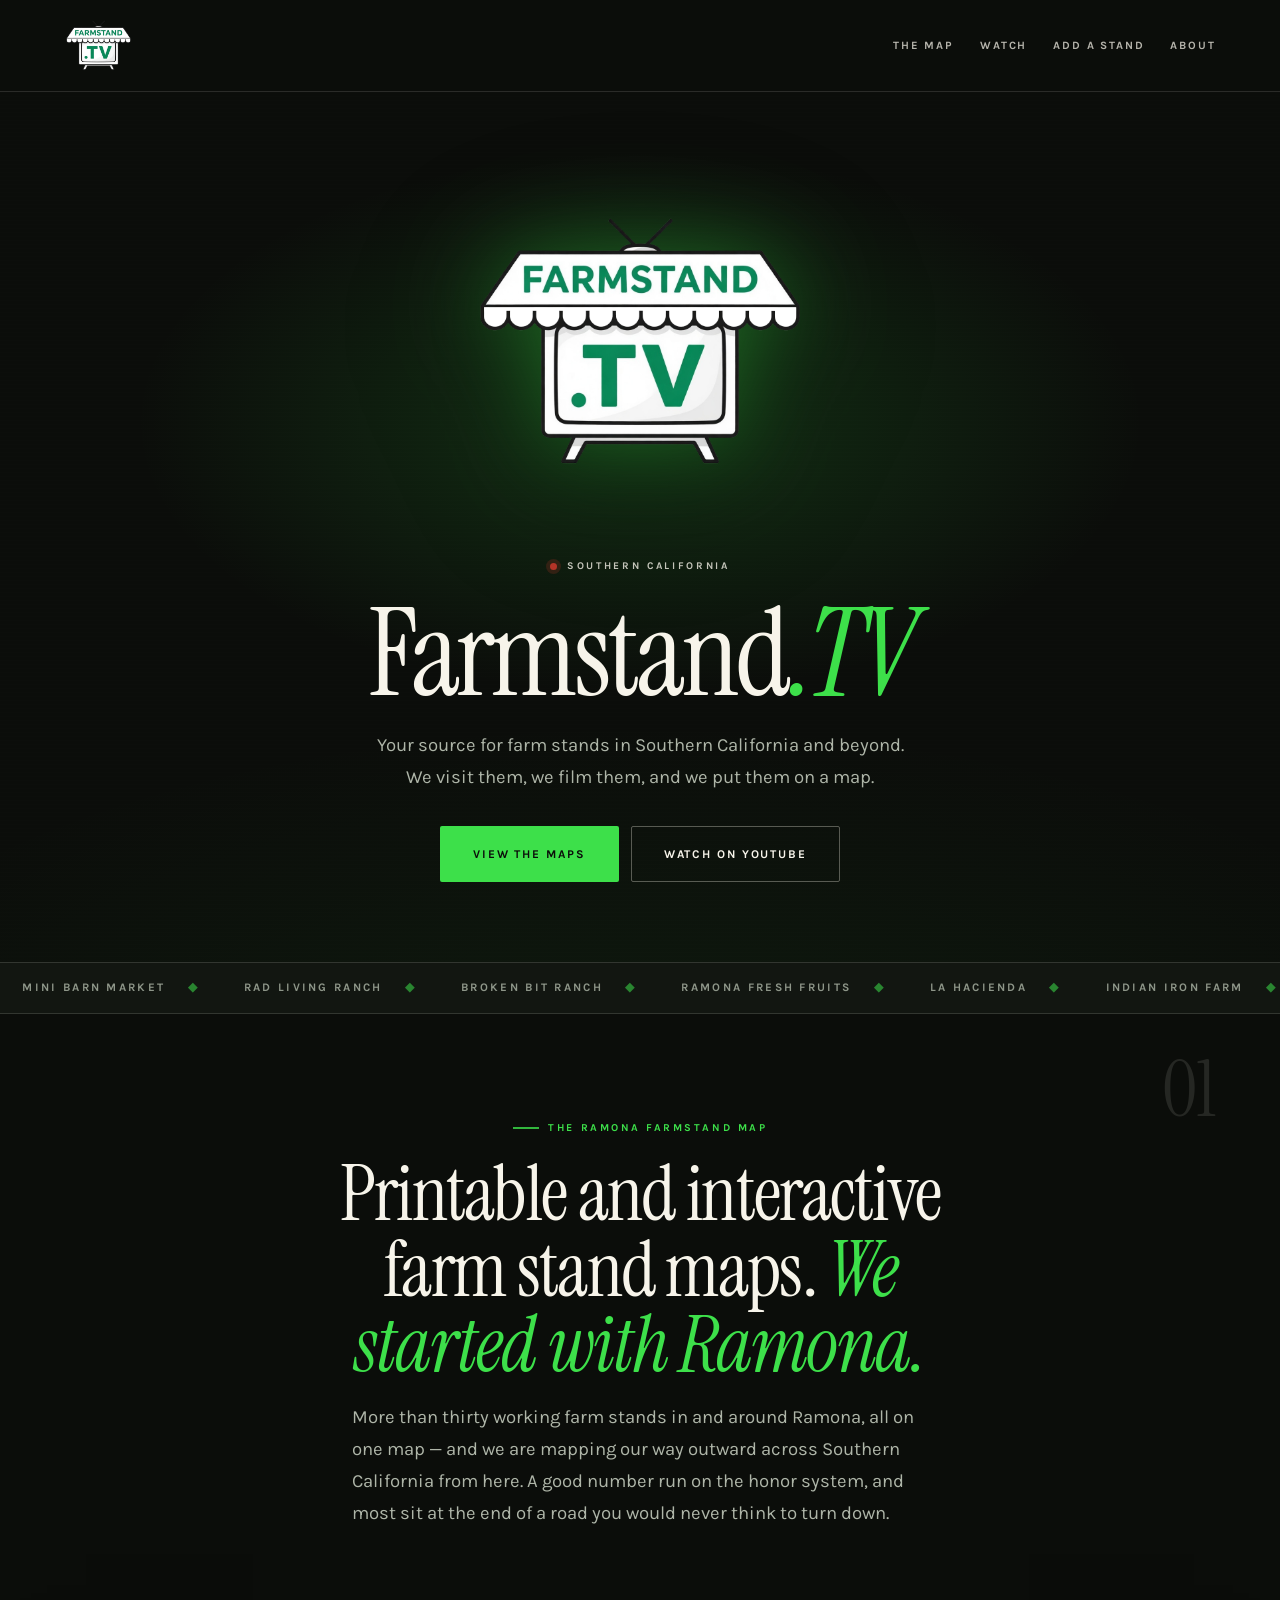
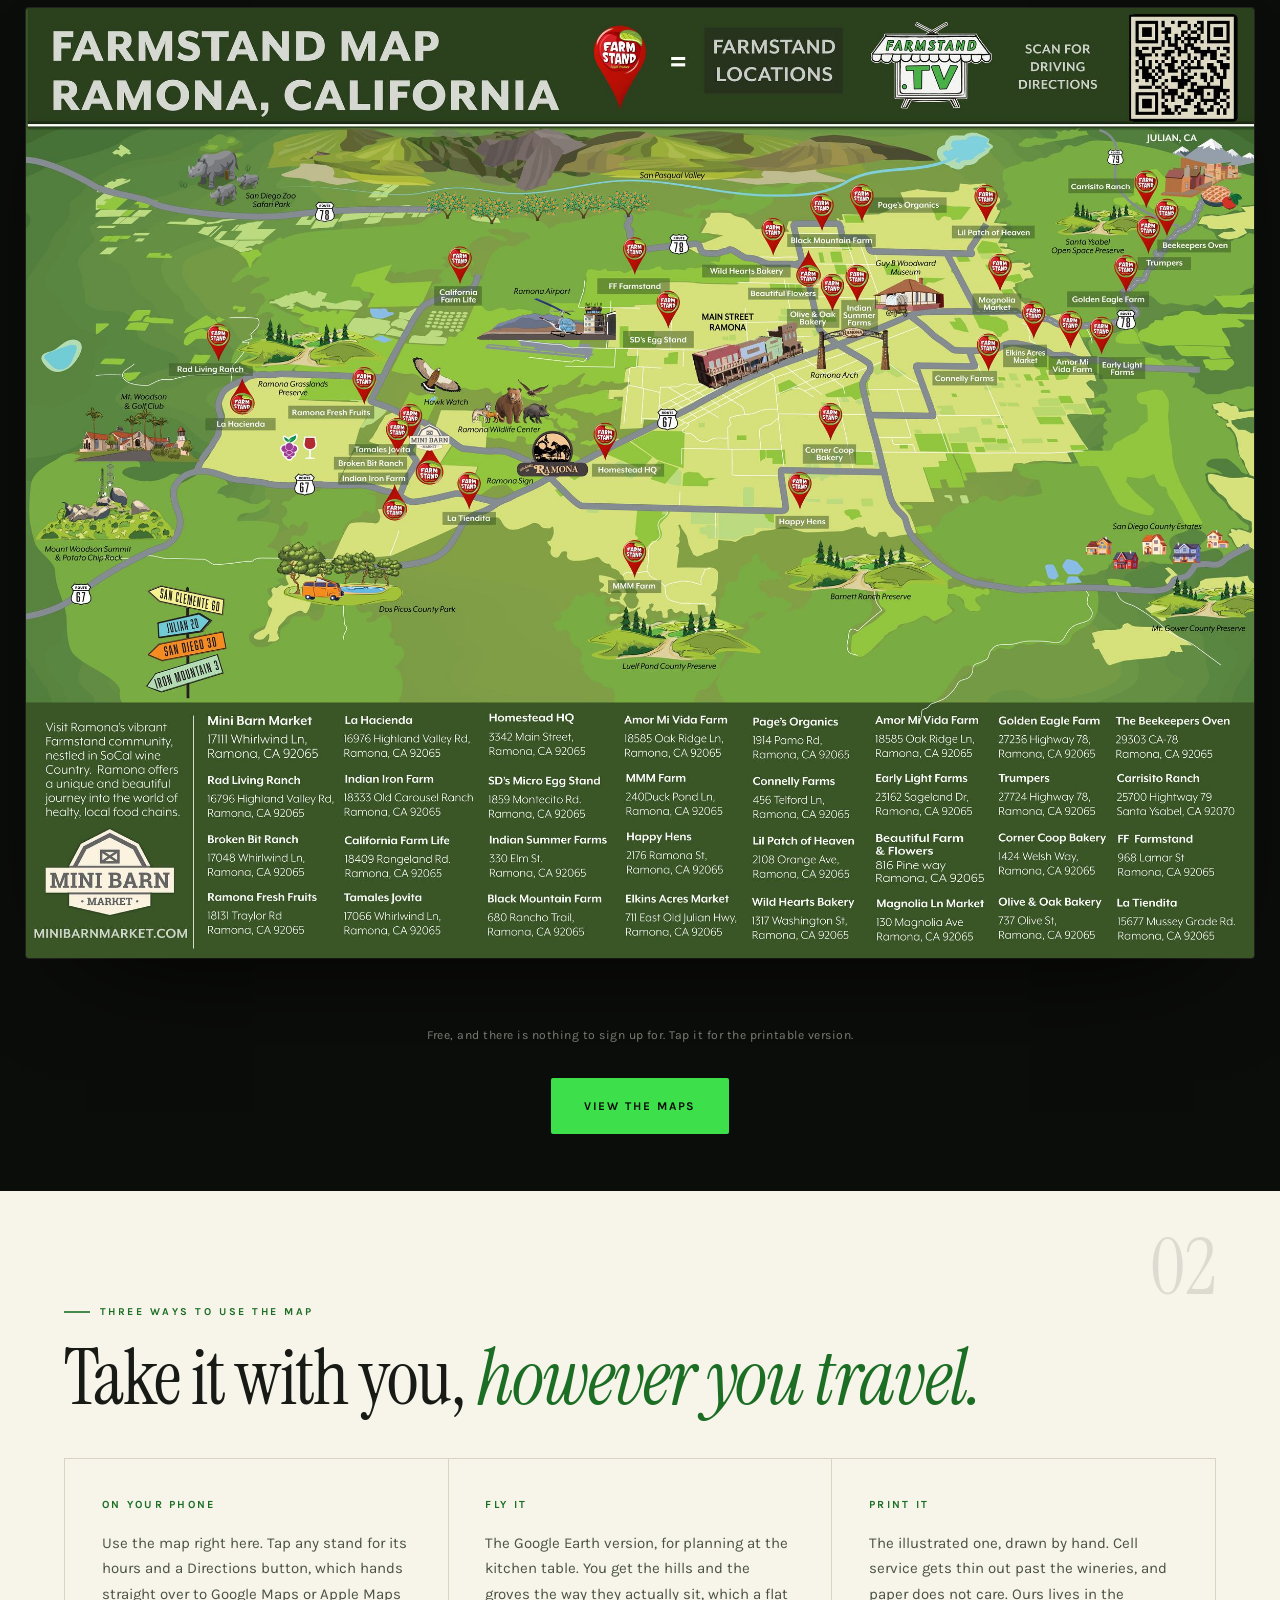
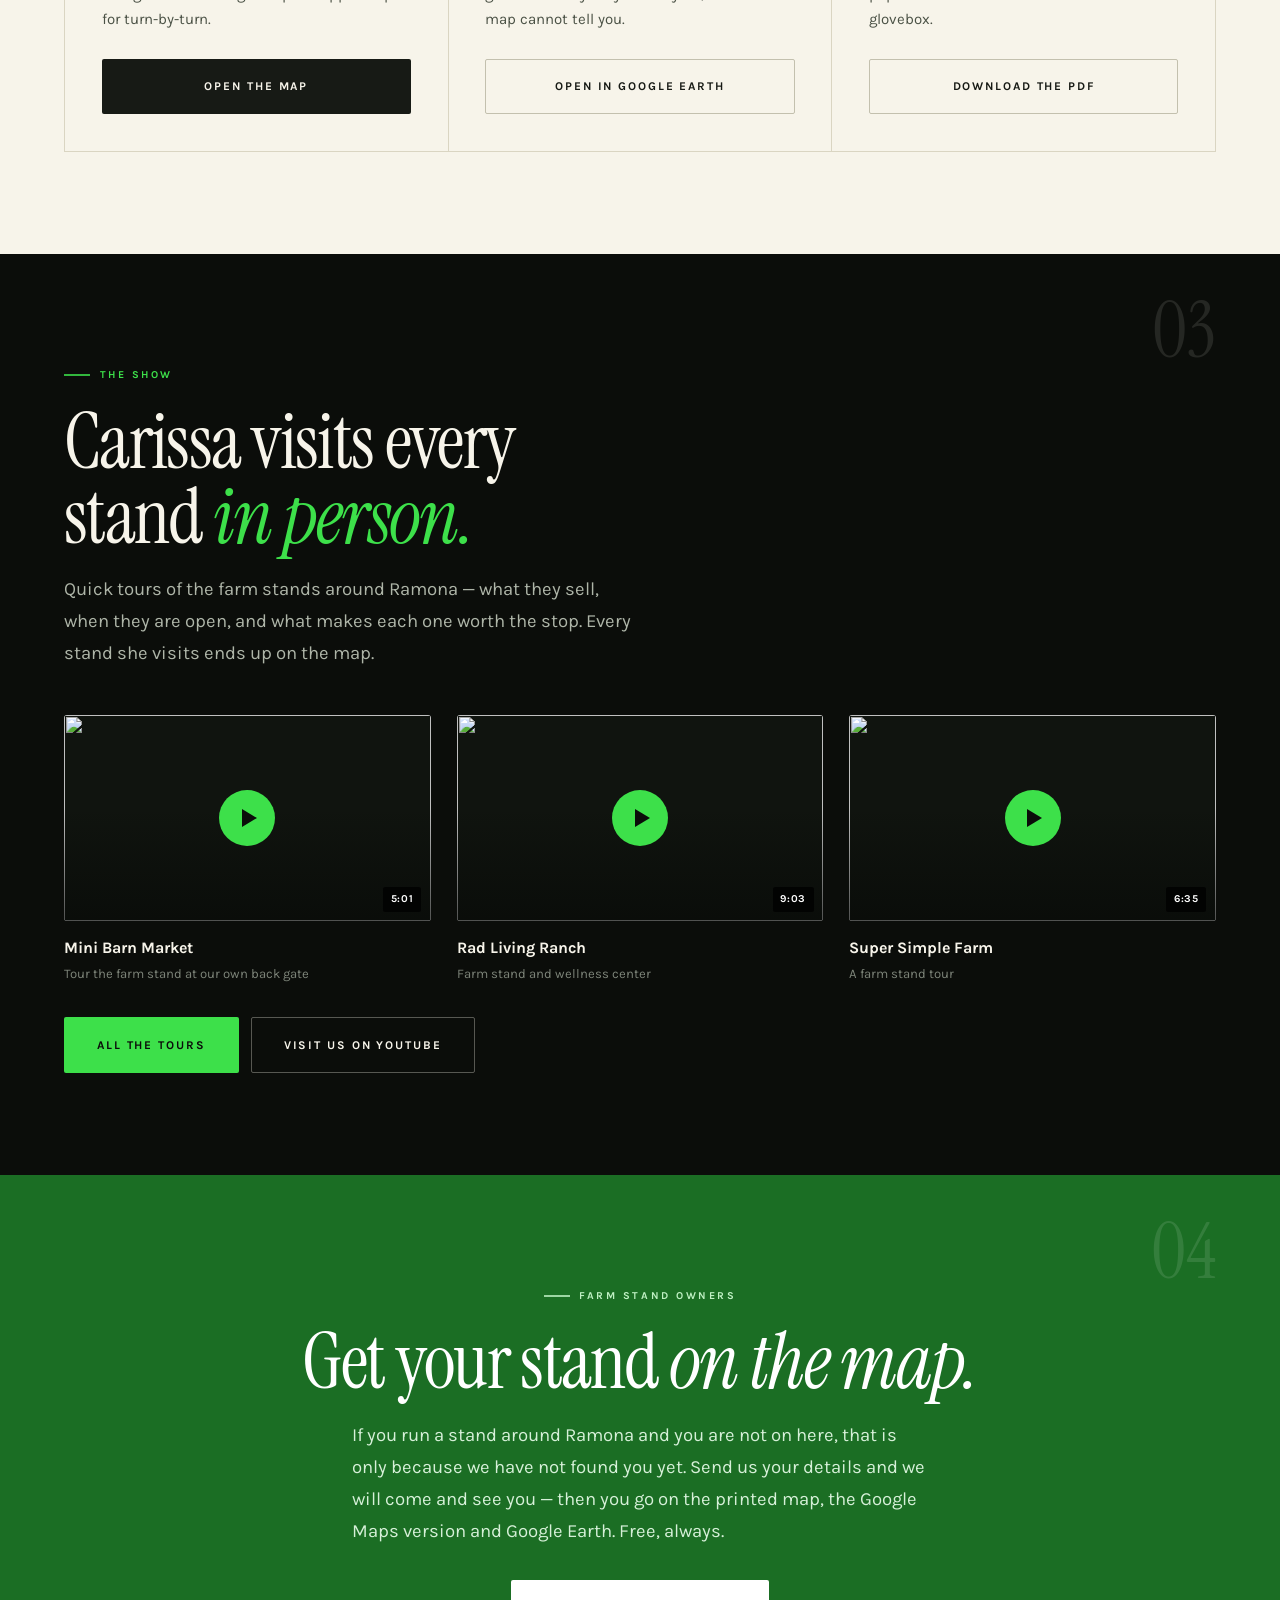
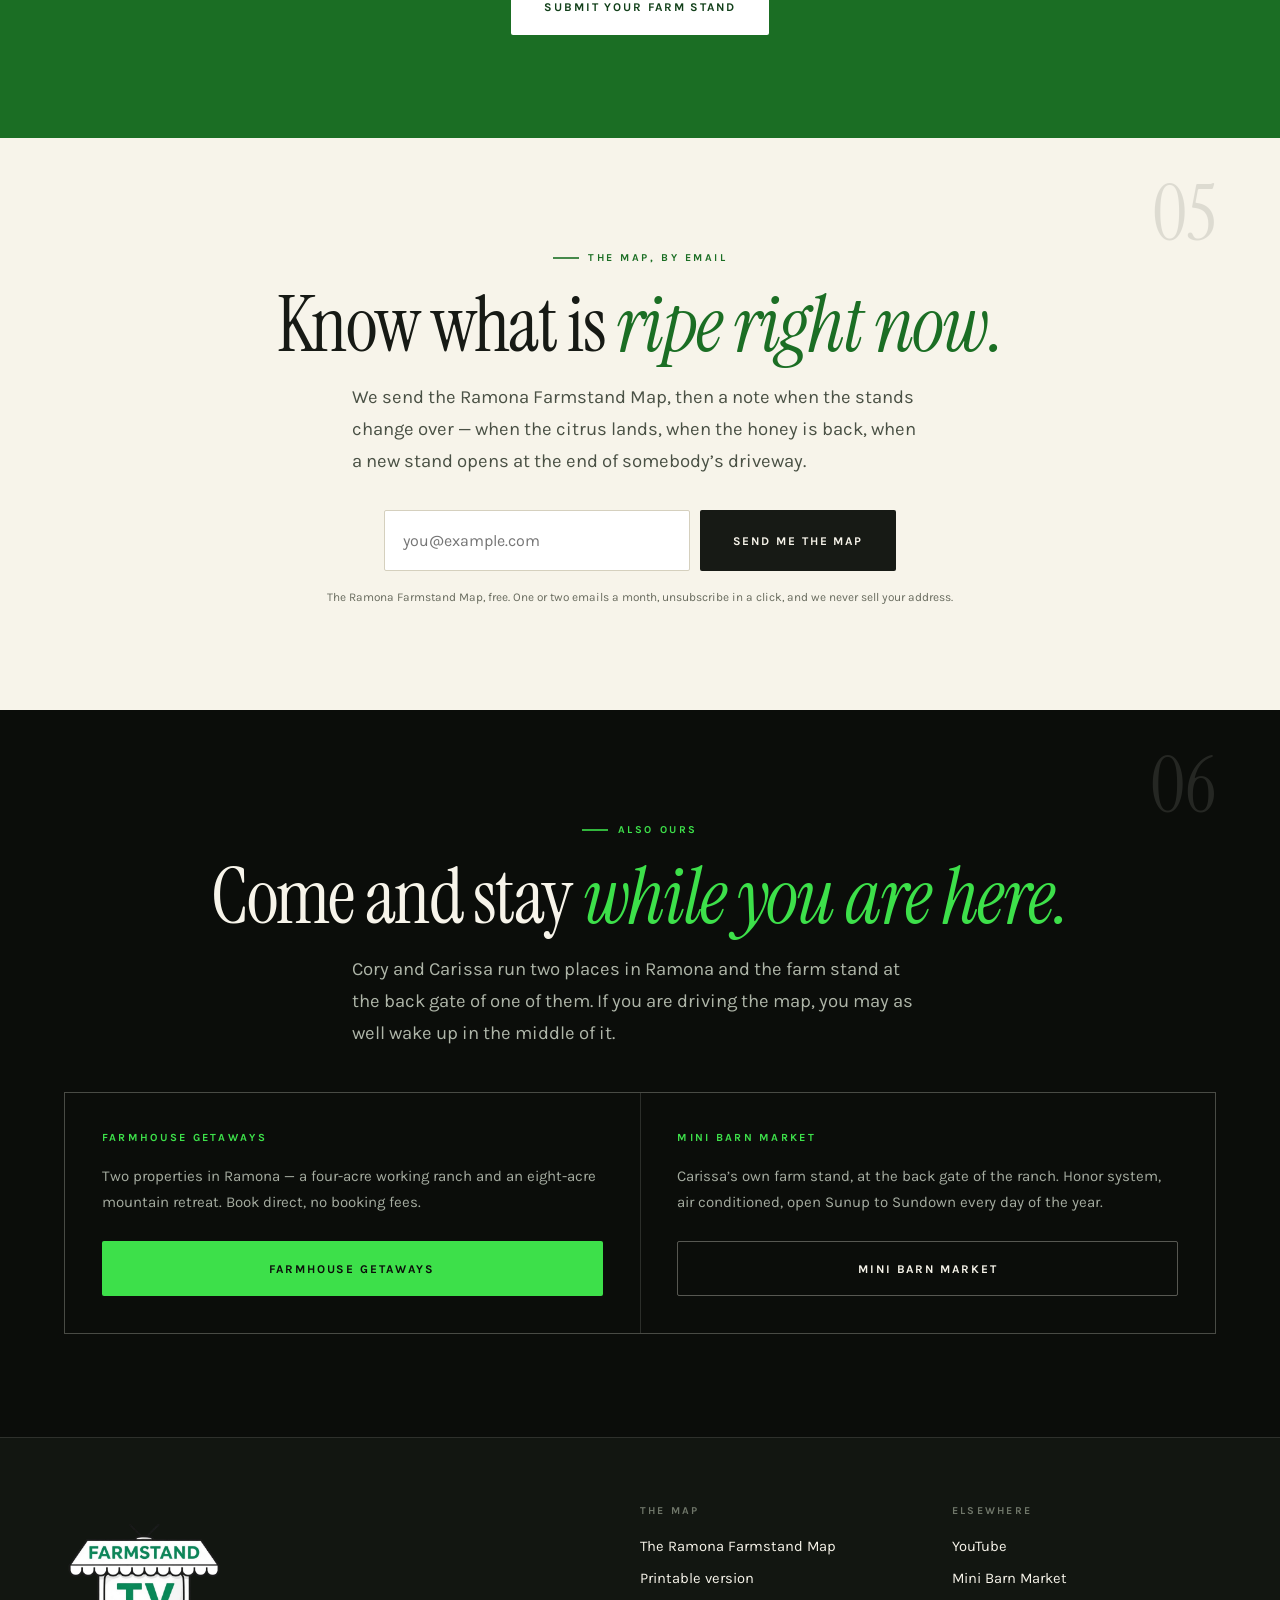
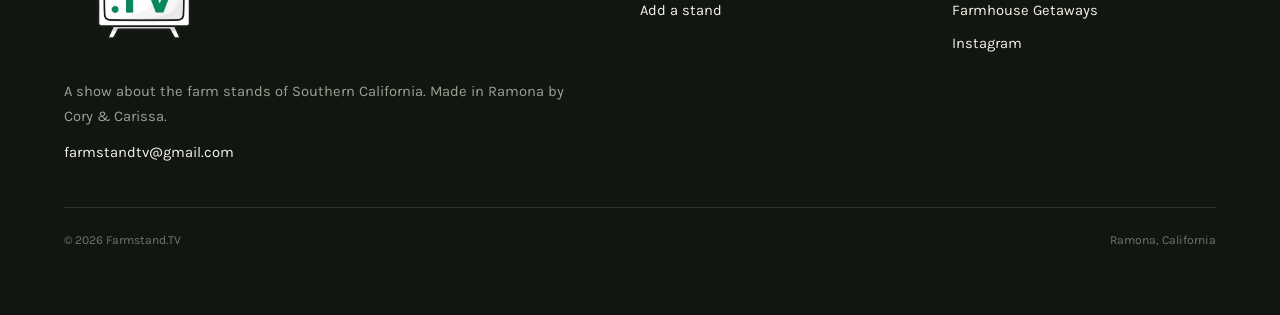
==== commit 88f58ddf: "Mini Barn Market hours: Sunup to Sundown, every day of the year (county) Footer card on every page a" ====
--- a/index.html
+++ b/index.html
@@ -46,6 +46,7 @@
   ]
 }
 </script>
+<script src="/js/scroll-progress.js" defer></script>
 </head>
 <body>
 <a class="skip" href="#main">Skip to content</a>
@@ -233,7 +234,7 @@
         </div>
         <div class="cell">
           <h3>Mini Barn Market</h3>
-          <p>Carissa&rsquo;s own farm stand, at the back gate of the ranch. Honor system, air conditioned, open twenty-four hours a day.</p>
+          <p>Carissa&rsquo;s own farm stand, at the back gate of the ranch. Honor system, air conditioned, open Sunup to Sundown every day of the year.</p>
           <div class="btn-row"><a class="btn btn-line" href="https://www.minibarnmarket.com/" target="_blank" rel="noopener">Mini Barn Market</a></div>
         </div>
       </div>
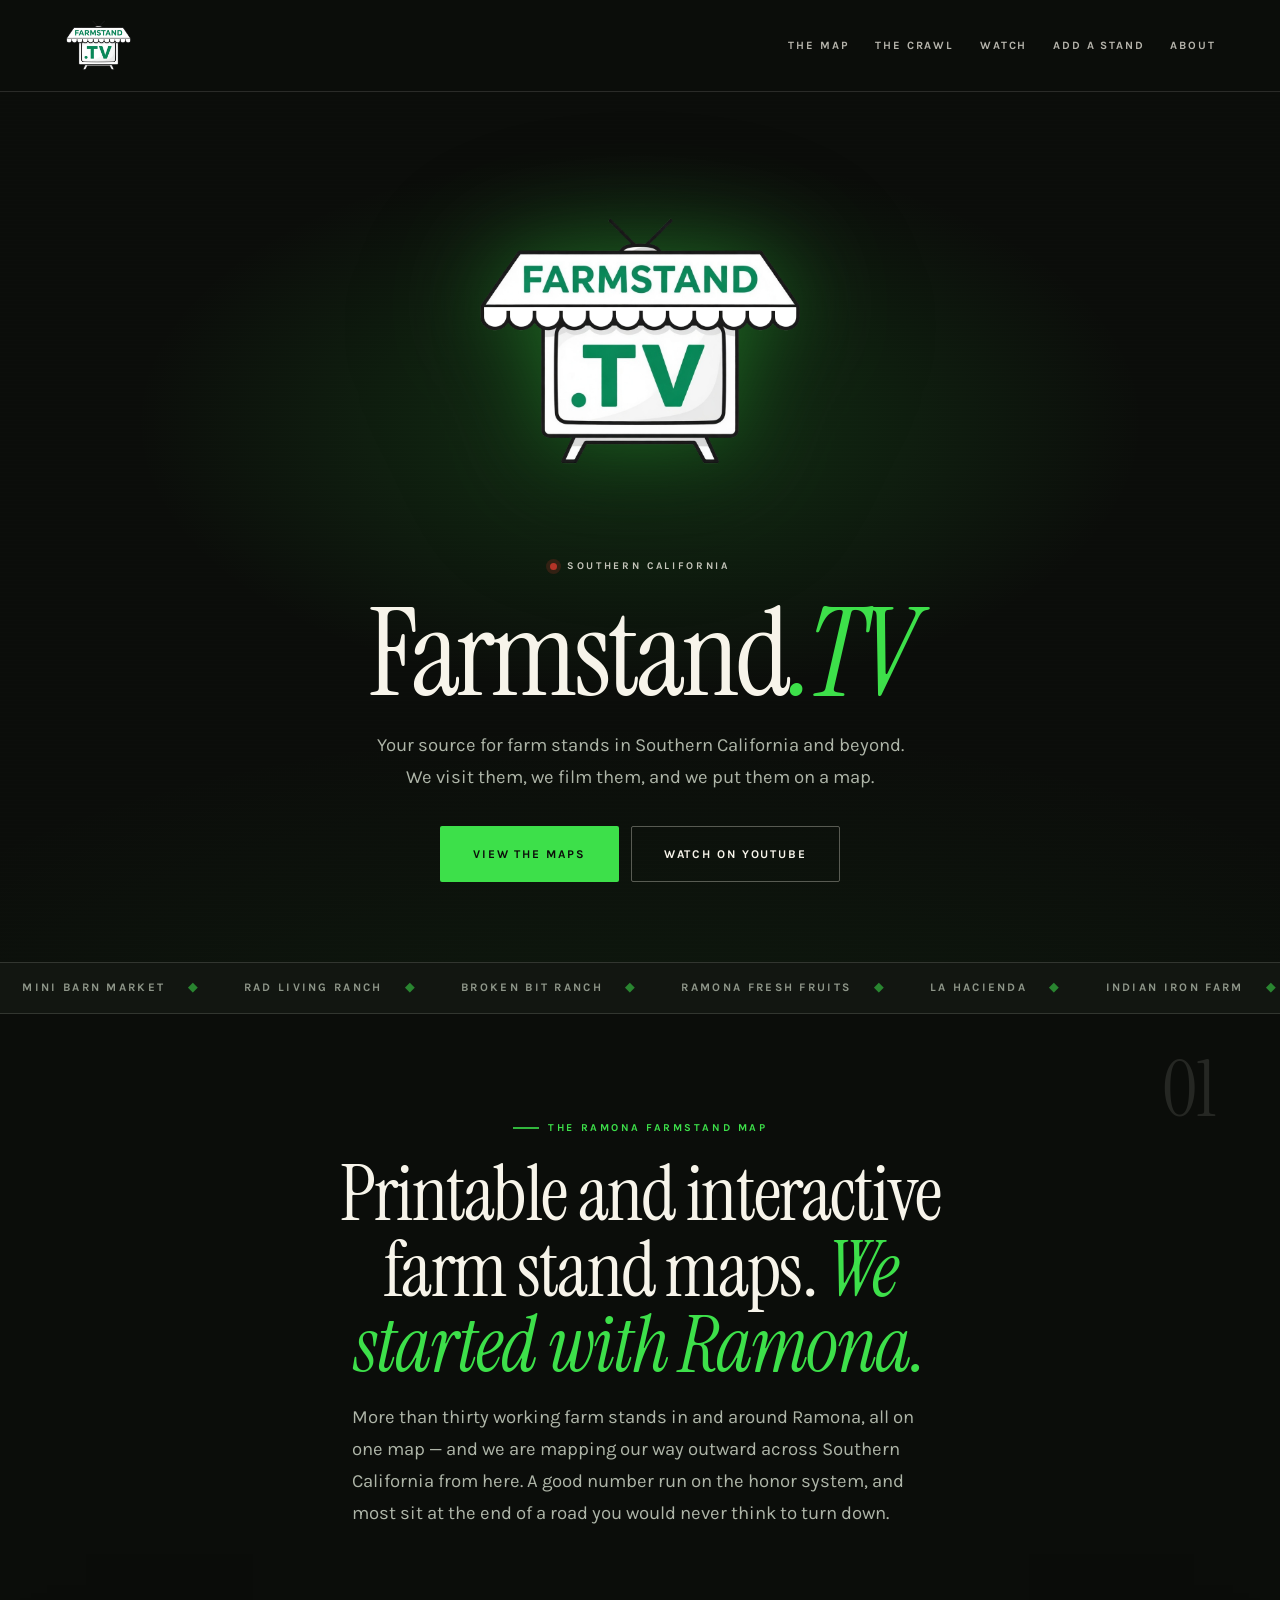
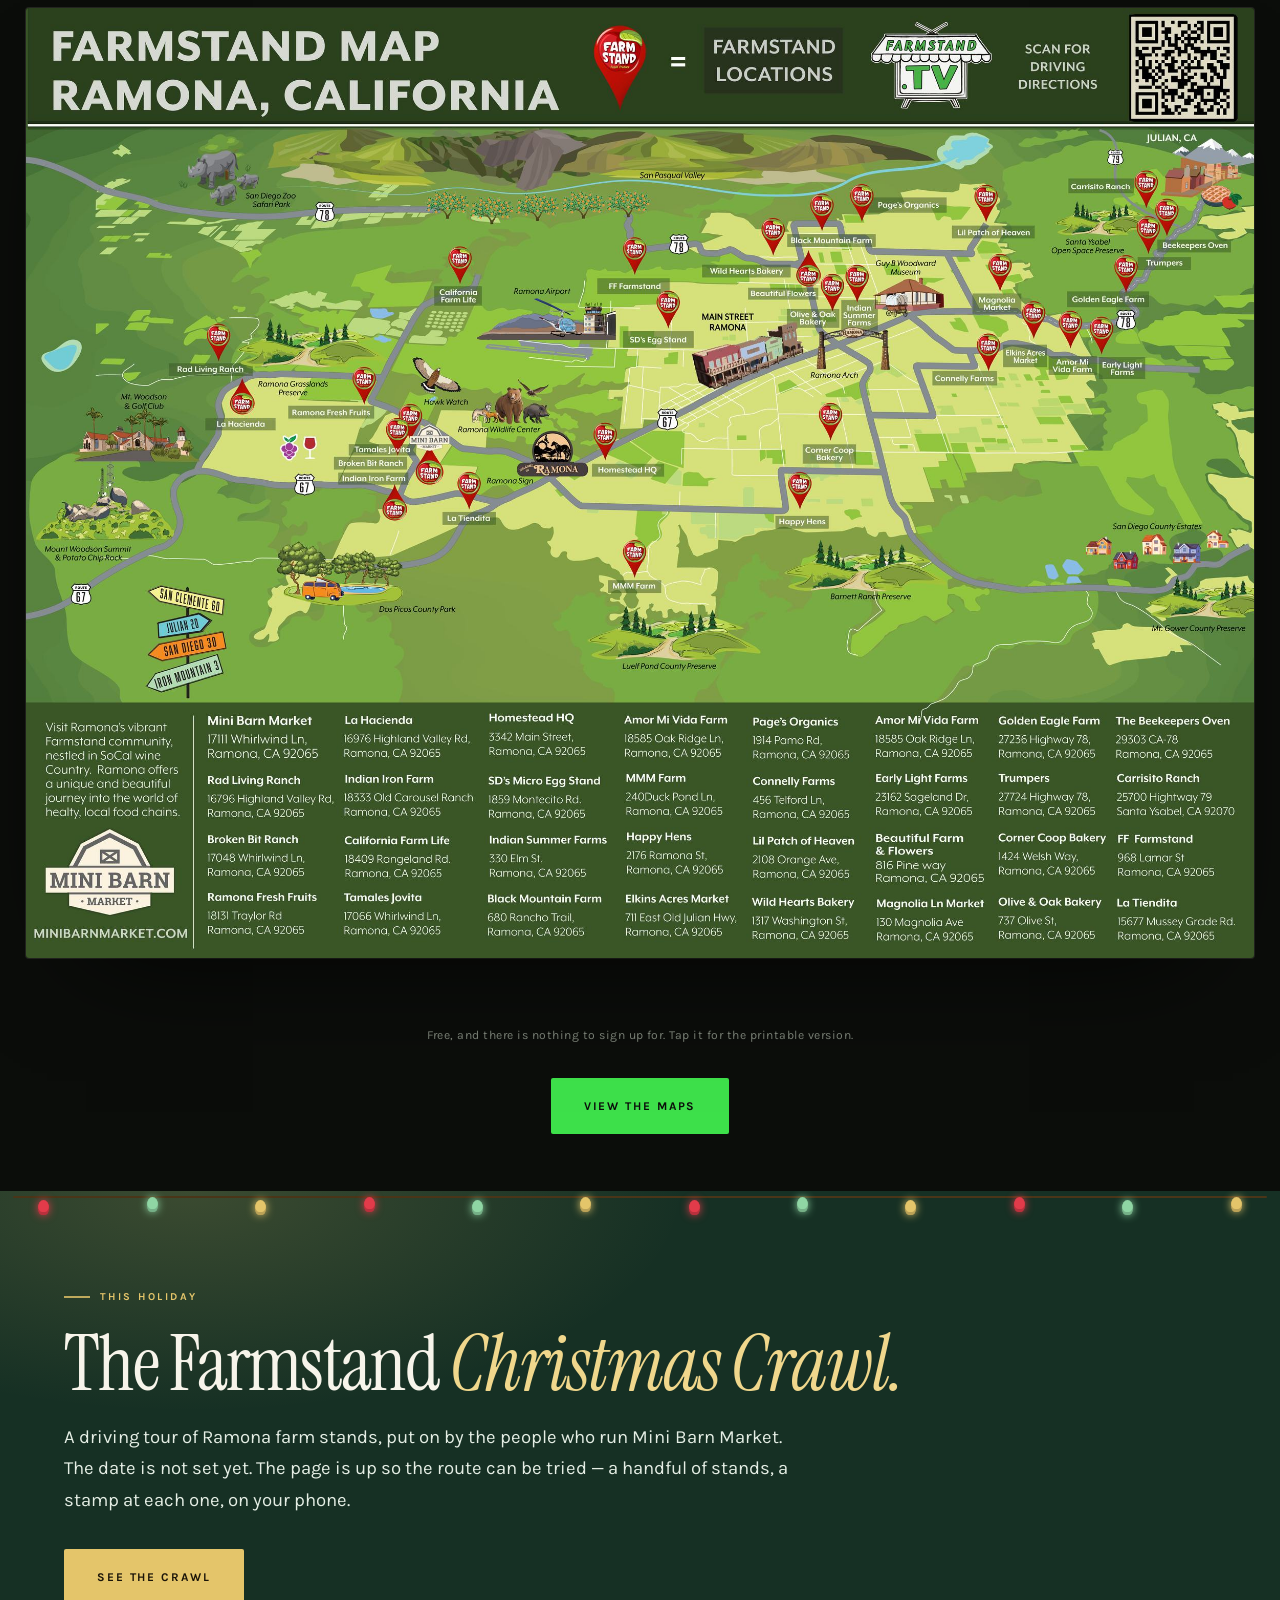
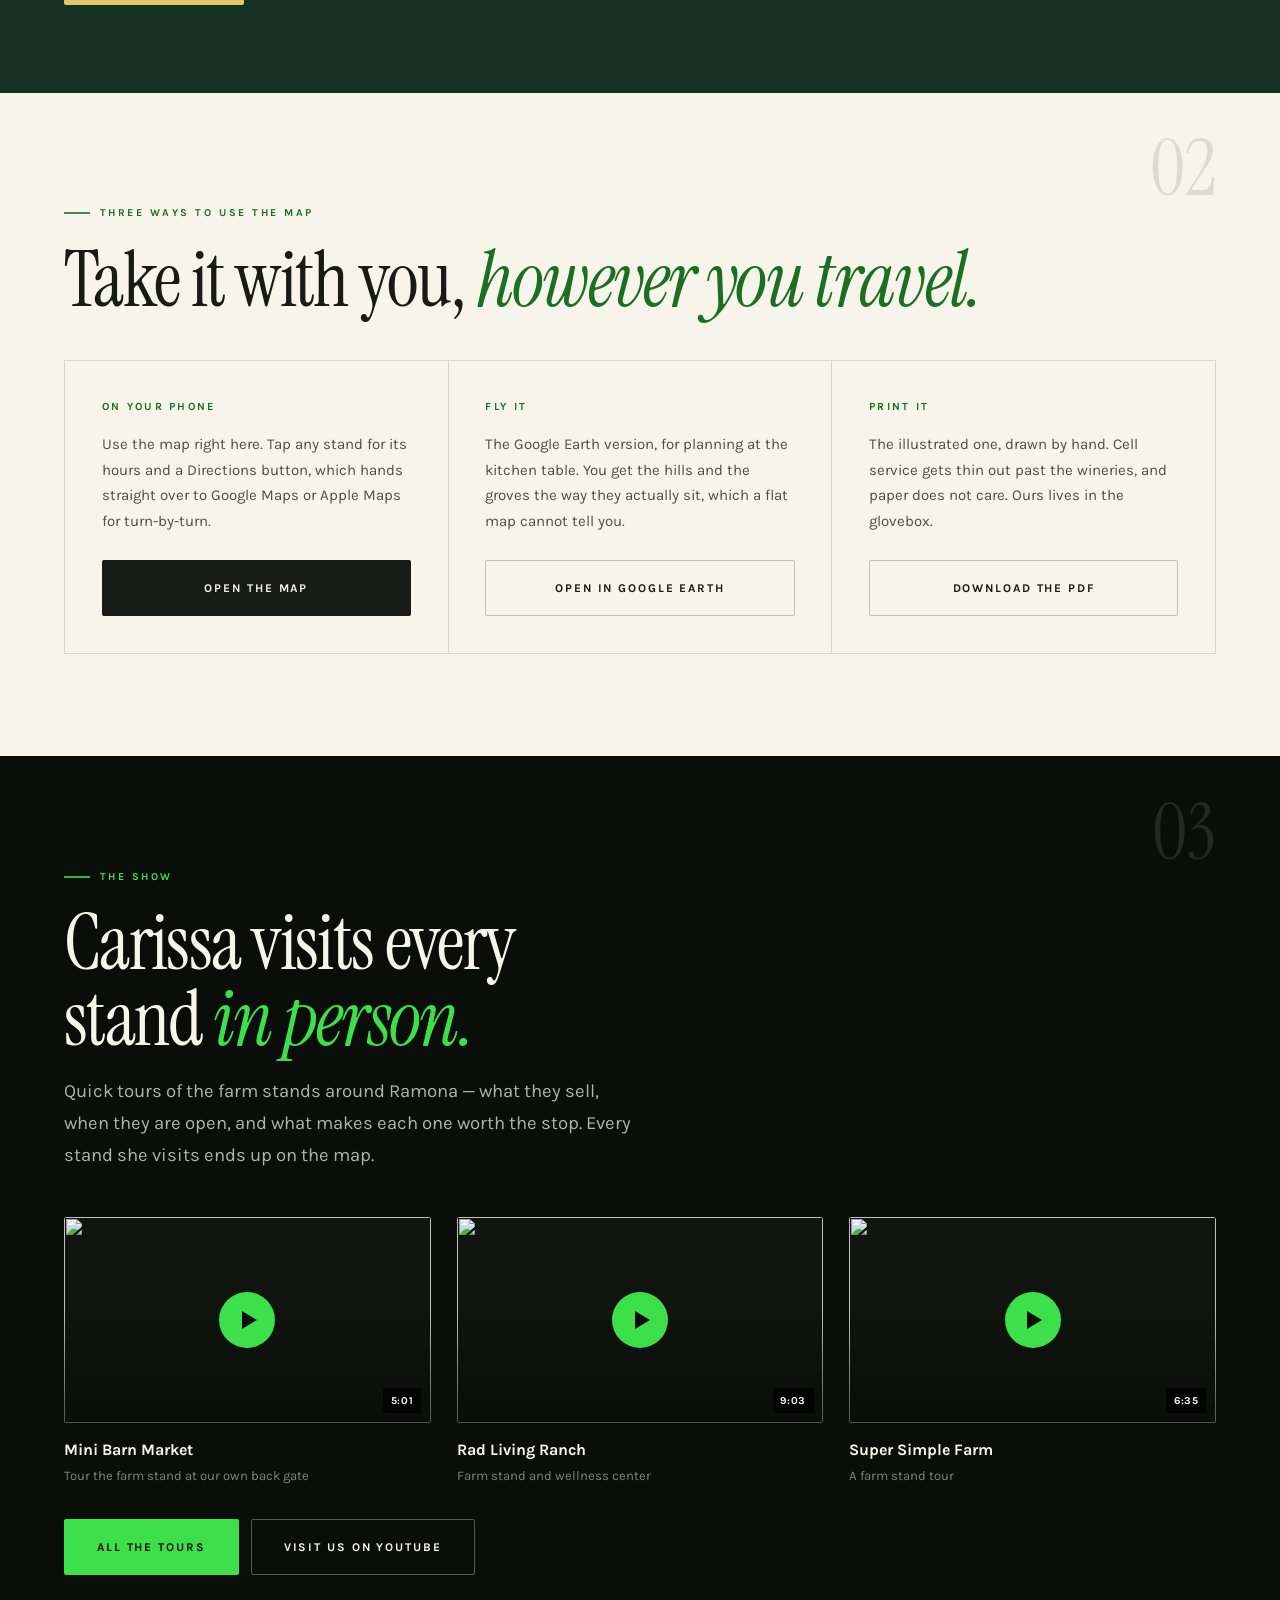
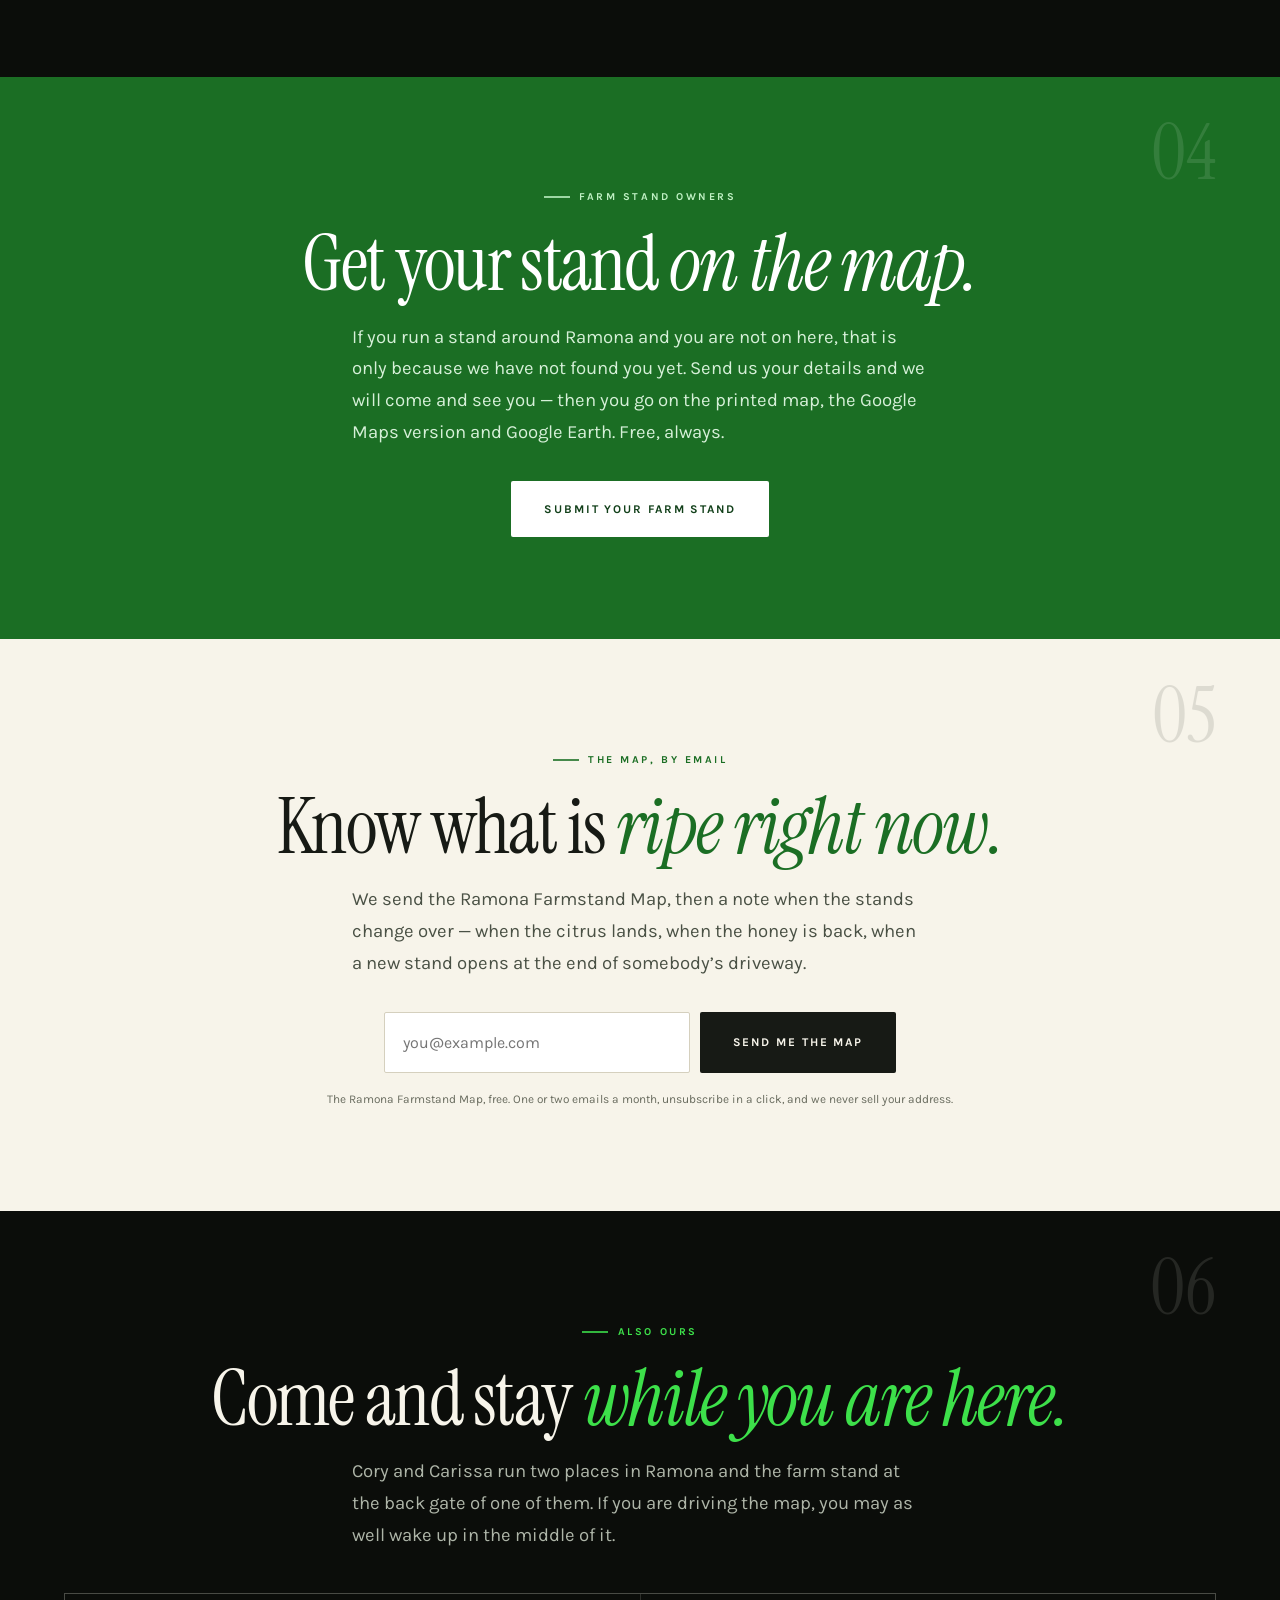
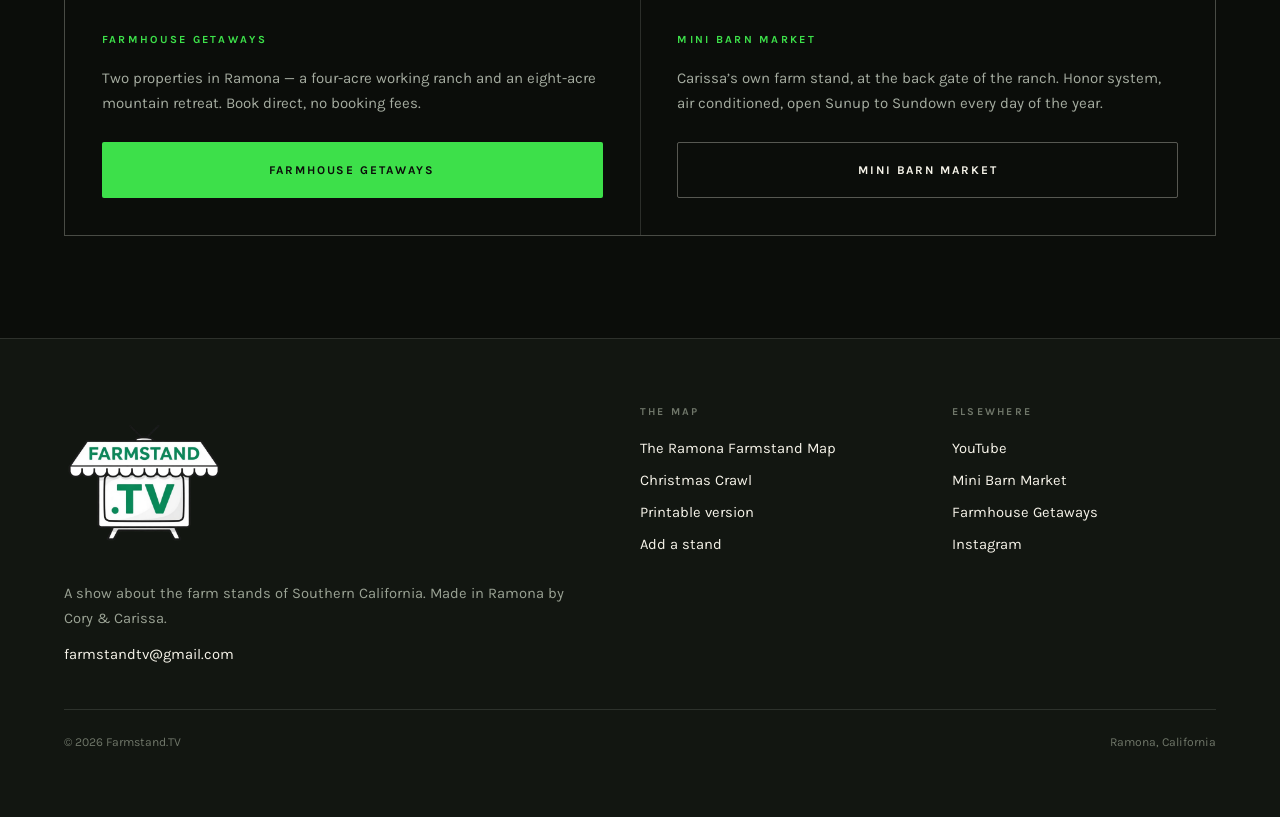
==== commit 762561fc: "Add the 2026 Farmstand Christmas Crawl A landing page at /crawl2026 and a live tour at /crawl2026/ma" ====
--- a/index.html
+++ b/index.html
@@ -31,7 +31,8 @@
 // leaves every section plainly visible rather than blank.
 if(!window.matchMedia('(prefers-reduced-motion: reduce)').matches)document.documentElement.className+=' js';
 </script>
-<link rel="stylesheet" href="/css/site.css?v=612ae8b3">
+<link rel="stylesheet" href="/css/site.css?v=20261127b">
+<link rel="stylesheet" href="/css/crawl.css?v=20261127a">
 <script type="application/ld+json">
 {
   "@context": "https://schema.org",
@@ -56,6 +57,7 @@
     <a class="wordmark" href="/"><img src="/images/logo.png" width="1024" height="1024" alt="Farmstand.TV"></a>
     <nav class="nav" aria-label="Main">
       <a href="/maps">The Map</a>
+      <a href="/crawl2026">The Crawl</a>
       <a href="/tours">Watch</a>
       <a href="/submit">Add a Stand</a>
       <a href="/about">About</a>
@@ -104,6 +106,18 @@
       <p class="cap">Free, and there is nothing to sign up for. Tap it for the printable version.</p>
       <div class="btn-row" style="justify-content:center;">
         <a class="btn btn-go" href="/maps">View the maps</a>
+      </div>
+    </div>
+  </section>
+
+  <section class="crawl-home">
+    <div class="lights" aria-hidden="true"><i></i><i></i><i></i><i></i><i></i><i></i><i></i><i></i><i></i><i></i><i></i><i></i></div>
+    <div class="wrap rv">
+      <span class="kicker">This holiday</span>
+      <h2 class="display">The Farmstand <em class="lit">Christmas Crawl.</em></h2>
+      <p class="lede">A driving tour of Ramona farm stands, put on by the people who run Mini Barn Market. The date is not set yet. The page is up so the route can be tried &mdash; a handful of stands, a stamp at each one, on your phone.</p>
+      <div class="btn-row">
+        <a class="btn btn-go" href="/crawl2026">See the crawl</a>
       </div>
     </div>
   </section>
@@ -254,6 +268,7 @@
         <h2>The map</h2>
         <ul>
           <li><a href="/maps">The Ramona Farmstand Map</a></li>
+          <li><a href="/crawl2026">Christmas Crawl</a></li>
           <li><a href="/downloads/Ramona-Farmstand-Map.pdf">Printable version</a></li>
           <li><a href="/submit">Add a stand</a></li>
         </ul>
--- a/css/site.css
+++ b/css/site.css
@@ -217,6 +217,12 @@
 }
 .nav a:hover { opacity: 1; color: var(--screen); }
 .nav a[aria-current="page"] { opacity: 1; color: var(--screen); }
+/* Five items (the crawl sits with the map) wrap to a lonely last line
+   on a phone unless the tracking comes in a little. */
+@media (max-width: 46rem) {
+  .nav { gap: .35rem .65rem; }
+  .nav a { letter-spacing: .1em; font-size: .64rem; }
+}
 
 /* ==========================================================================
    THE MAP — full bleed, edge to edge, glowing
--- a/css/crawl.css
+++ b/css/crawl.css
@@ -0,0 +1,530 @@
+/* Christmas Crawl. Scoped to body.crawl and to the home-page teaser
+   (.crawl-home) so the rest of the site, including /maps, stays as it is.
+   Holiday colour on the same type: Instrument Serif, Karla, bone, near-black.
+   Gold #E4C56A, cranberry #8E2432 / #7E1E2E, pine #14281C. */
+
+.crawl-home {
+  position: relative;
+  overflow: hidden;
+  background:
+    radial-gradient(ellipse 70% 80% at 15% 0%, rgba(228, 197, 106, .18), transparent 55%),
+    #163024;
+  color: #F7F4EA;
+  padding-block: clamp(3rem, 7vw, 5.5rem);
+}
+.crawl-home .kicker { color: #E4C56A; }
+.crawl-home .display { color: #F7F4EA; }
+.crawl-home em.lit { color: #F0D78C; }
+.crawl-home .lede { color: #E4EDE4; max-width: 46rem; }
+.crawl-home .btn-go { background: #E4C56A; color: #1A1408; }
+.crawl-home .btn-go:hover { background: #fff; color: #1A1408; }
+
+/* ---------- string lights and snow ---------- */
+.lights {
+  position: absolute;
+  z-index: 2;
+  top: 0; left: 0; right: 0;
+  display: flex;
+  justify-content: space-between;
+  align-items: flex-start;
+  padding: 0 3%;
+  height: 28px;
+  pointer-events: none;
+}
+.lights::before {
+  content: "";
+  position: absolute;
+  left: 1%; right: 1%; top: 5px;
+  border-top: 2px solid #4A3518;
+  border-radius: 2px;
+}
+.lights i {
+  position: relative;
+  width: 11px; height: 15px;
+  margin-top: 6px;
+  border-radius: 50% 50% 42% 42%;
+  color: #E4C56A;
+  background: currentColor;
+  box-shadow: 0 0 8px currentColor, inset 0 -3px 0 rgba(0, 0, 0, .18);
+}
+.lights i:nth-child(3n + 1) { color: #E23B4A; }
+.lights i:nth-child(3n + 2) { color: #8FD6A4; }
+.lights i:nth-child(odd) { margin-top: 9px; }
+.crawl-home .lights { height: 22px; }
+
+.snow { position: absolute; inset: 0; pointer-events: none; overflow: hidden; z-index: 0; }
+.snow span {
+  position: absolute;
+  top: -8%;
+  width: 5px; height: 5px;
+  border-radius: 50%;
+  background: #fff;
+  opacity: .75;
+  animation: snow-fall linear infinite;
+}
+.snow span:nth-child(1)  { left: 6%;  animation-duration: 11s; animation-delay: -2s; }
+.snow span:nth-child(2)  { left: 14%; animation-duration: 15s; animation-delay: -8s; width: 3px; height: 3px; }
+.snow span:nth-child(3)  { left: 23%; animation-duration: 13s; animation-delay: -4s; }
+.snow span:nth-child(4)  { left: 31%; animation-duration: 17s; animation-delay: -11s; width: 4px; height: 4px; }
+.snow span:nth-child(5)  { left: 40%; animation-duration: 12s; animation-delay: -6s; }
+.snow span:nth-child(6)  { left: 48%; animation-duration: 16s; animation-delay: -1s; width: 3px; height: 3px; }
+.snow span:nth-child(7)  { left: 57%; animation-duration: 14s; animation-delay: -9s; }
+.snow span:nth-child(8)  { left: 66%; animation-duration: 18s; animation-delay: -3s; width: 4px; height: 4px; }
+.snow span:nth-child(9)  { left: 74%; animation-duration: 12s; animation-delay: -7s; }
+.snow span:nth-child(10) { left: 83%; animation-duration: 15s; animation-delay: -12s; width: 3px; height: 3px; }
+.snow span:nth-child(11) { left: 90%; animation-duration: 13s; animation-delay: -5s; }
+.snow span:nth-child(12) { left: 96%; animation-duration: 17s; animation-delay: -10s; }
+
+@keyframes snow-fall {
+  0%   { transform: translateY(-10%) translateX(0); opacity: 0; }
+  12%  { opacity: .8; }
+  100% { transform: translateY(105vh) translateX(18px); opacity: .15; }
+}
+@keyframes twinkle {
+  0%, 100% { opacity: 1; filter: brightness(1); }
+  50%      { opacity: .45; filter: brightness(.65); }
+}
+@keyframes stamp-in {
+  0%   { transform: rotate(-14deg) scale(1.55); opacity: 0; }
+  100% { transform: rotate(-14deg) scale(1); opacity: 1; }
+}
+@keyframes pin-pulse {
+  50% { box-shadow: 0 0 0 8px rgba(228, 197, 106, .2), 0 2px 6px rgba(0, 0, 0, .35); }
+}
+
+@media (prefers-reduced-motion: no-preference) {
+  .lights i { animation: twinkle 2.6s ease-in-out infinite; }
+  .lights i:nth-child(3n + 1) { animation-delay: .4s; }
+  .lights i:nth-child(3n + 2) { animation-delay: .9s; }
+  .celebrate[open] .stamp { animation: stamp-in .45s cubic-bezier(.2, 1.3, .4, 1); }
+  .pin-next { animation: pin-pulse 1.8s ease-in-out infinite; }
+}
+@media (prefers-reduced-motion: reduce) {
+  .snow { display: none; }
+  .lights i, .stamp, .pin-next { animation: none; }
+}
+
+/* ---------- landing ---------- */
+.crawl-hero {
+  position: relative;
+  overflow: hidden;
+  text-align: center;
+  padding: clamp(3.2rem, 7vw, 5rem) var(--gutter) clamp(2.8rem, 6vw, 4.4rem);
+  background:
+    radial-gradient(ellipse 55% 42% at 50% 0%, rgba(228, 197, 106, .2), transparent 62%),
+    radial-gradient(ellipse 42% 48% at 88% 100%, rgba(142, 36, 50, .38), transparent 58%),
+    #14281C;
+  color: #F7F4EA;
+}
+.crawl-hero-inner { position: relative; z-index: 1; }
+.crawl-hero .kicker { color: #E4C56A; }
+.crawl-title {
+  font-size: clamp(2.6rem, 7vw, 5.3rem);
+  max-width: 16ch;
+  margin-inline: auto;
+}
+.crawl-hero em.lit { color: #E4C56A; }
+.crawl-hero .lede {
+  color: #D5DDD4;
+  text-align: center;
+  max-width: 44rem;
+  margin-inline: auto;
+}
+.ph-flag {
+  display: inline-block;
+  margin: 0 auto 1.15rem;
+  padding: .4rem .8rem;
+  border: 1px dashed rgba(228, 197, 106, .85);
+  border-radius: 2px;
+  color: #F3E2A8;
+  font-size: .86rem;
+  line-height: 1.45;
+}
+.tbd {
+  display: grid;
+  grid-template-columns: 1fr 1fr;
+  gap: .65rem;
+  margin: 1.6rem auto 0;
+  max-width: 46rem;
+  text-align: left;
+}
+@media (min-width: 48rem) { .tbd { grid-template-columns: repeat(4, 1fr); } }
+.tbd div {
+  border: 1px dashed rgba(228, 197, 106, .55);
+  background: rgba(0, 0, 0, .18);
+  padding: .85rem .9rem;
+  border-radius: 2px;
+}
+.tbd span {
+  display: block;
+  font-size: .62rem;
+  font-weight: 700;
+  letter-spacing: .16em;
+  text-transform: uppercase;
+  color: #E4C56A;
+}
+.tbd strong {
+  display: block;
+  margin-top: .28rem;
+  font-family: var(--display);
+  font-size: clamp(1.25rem, 2vw, 1.55rem);
+  font-weight: 400;
+  line-height: 1.15;
+}
+
+.crawl .paper em.lit, .crawl .paper-2 em.lit { color: #8E2432; }
+.crawl .paper .kicker, .crawl .paper-2 .kicker { color: #8E2432; }
+.crawl .steps li::before { color: #8E2432; }
+.crawl .steps { margin-top: 1.6rem; }
+
+.crawl-count {
+  font-size: .72rem;
+  font-weight: 700;
+  letter-spacing: .16em;
+  text-transform: uppercase;
+  color: #8A8474;
+  margin: 1.4rem 0 0;
+}
+.crawl-cards {
+  list-style: none;
+  padding: 0;
+  margin: 1rem 0 0;
+  display: grid;
+  gap: .8rem;
+  grid-template-columns: 1fr;
+}
+@media (min-width: 48rem) { .crawl-cards { grid-template-columns: 1fr 1fr; } }
+.crawl-card {
+  background: #fff;
+  color: var(--ink);
+  border: 1px solid #E0D9C4;
+  border-radius: 3px;
+  padding: 1.05rem 1.15rem 1.1rem;
+  display: flex;
+  flex-direction: column;
+  align-items: flex-start;
+}
+.crawl-num {
+  font-family: var(--display);
+  font-size: 1.7rem;
+  line-height: 1;
+  color: #8E2432;
+}
+.crawl-card h3 {
+  font-family: var(--body);
+  font-size: 1.05rem;
+  font-weight: 700;
+  margin: .35rem 0 .2rem;
+  line-height: 1.3;
+}
+.crawl-hours { margin: 0; color: #1E6B3A; font-size: .84rem; font-weight: 700; }
+.crawl-addr { margin: .15rem 0 0; color: var(--ink-faint); font-size: .86rem; }
+.crawl-sells {
+  margin: .4rem 0 0;
+  color: var(--ink-soft);
+  font-size: .84rem;
+  display: -webkit-box;
+  -webkit-line-clamp: 3;
+  -webkit-box-orient: vertical;
+  overflow: hidden;
+}
+.crawl-links { display: flex; flex-wrap: wrap; gap: .45rem .8rem; margin: .75rem 0 0; }
+.crawl-links a {
+  color: #7E1E2E;
+  font-size: .68rem;
+  font-weight: 700;
+  letter-spacing: .12em;
+  text-transform: uppercase;
+  text-decoration: none;
+}
+.crawl-links a:hover { text-decoration: underline; }
+.crawl-empty { color: var(--ink-soft); padding: 1rem 0; }
+.crawl-missing {
+  margin: 1rem 0 0;
+  color: #7E1E2E;
+  font-size: .9rem;
+}
+
+.crawl-cta {
+  background:
+    radial-gradient(ellipse 50% 80% at 50% 120%, rgba(228, 197, 106, .18), transparent 60%),
+    #7E1E2E;
+  color: #F7F4EA;
+  text-align: center;
+}
+.crawl-cta .kicker { color: #F0D48A; }
+.crawl-cta .lede { color: #F6E4E6; }
+.crawl-cta .btn-go { background: #E4C56A; color: #1A1408; }
+.crawl-cta .btn-go:hover { background: #fff; color: #1A1408; }
+.crawl-cta .btn-line { border-color: rgba(247, 244, 234, .45); color: #F7F4EA; }
+.crawl-cta .btn-line:hover { border-color: #fff; color: #fff; }
+
+.is-off { display: none !important; }
+
+/* ---------- tour ---------- */
+body.crawl-tour { background: #14281C; }
+body.crawl-tour .masthead { flex-shrink: 0; }
+.tour-app { display: block; }
+.tour-map { position: relative; height: 42vh; min-height: 240px; background: #E8E4D6; }
+#crawlmap { height: 100%; width: 100%; background: #E8E4D6; z-index: 1; }
+.tour-styles {
+  position: absolute;
+  z-index: 500;
+  top: .55rem; right: .55rem;
+  display: flex;
+  flex-wrap: wrap;
+  gap: .3rem;
+  justify-content: flex-end;
+  max-width: 70%;
+}
+.tour-styles .fschip {
+  background: rgba(255, 255, 255, .92);
+  color: var(--ink);
+  border-color: transparent;
+}
+.tour-styles .fschip.is-on { background: #1A1408; color: #E4C56A; border-color: #1A1408; }
+
+.tour-sheet {
+  background: var(--bone);
+  color: var(--ink);
+  padding: 1rem var(--gutter) 1.4rem;
+}
+.tour-title {
+  font-family: var(--display);
+  font-weight: 400;
+  font-size: clamp(1.8rem, 4vw, 2.4rem);
+  line-height: 1;
+  letter-spacing: -.02em;
+  margin: .15rem 0 .35rem;
+}
+.tour-progress {
+  margin: 0 0 .7rem;
+  font-size: .72rem;
+  font-weight: 700;
+  letter-spacing: .14em;
+  text-transform: uppercase;
+  color: #8E2432;
+}
+.ph-inline {
+  margin: 0 0 .8rem;
+  padding: .55rem .7rem;
+  border: 1px dashed #C4A15A;
+  background: #FBF6E6;
+  color: #5C4310;
+  font-size: .86rem;
+  line-height: 1.45;
+}
+.ph-inline a { color: #7E1E2E; }
+.tour-lead { margin: 0 0 .8rem; color: var(--ink-soft); font-size: .95rem; }
+.tour-status { margin: 0 0 .7rem; color: var(--ink-soft); font-size: .9rem; min-height: 0; }
+.tour-status:empty { display: none; }
+.tour-leg { margin: 0 0 .85rem; padding-bottom: .85rem; border-bottom: 1px solid #E2DCC8; }
+.tour-next-label {
+  margin: 0;
+  font-size: .62rem;
+  font-weight: 700;
+  letter-spacing: .16em;
+  text-transform: uppercase;
+  color: #8E2432;
+}
+.tour-leg h2 {
+  font-family: var(--display);
+  font-weight: 400;
+  font-size: clamp(1.7rem, 4vw, 2.2rem);
+  line-height: 1.05;
+  margin: .15rem 0 .3rem;
+}
+.tour-meta { margin: 0; font-weight: 700; font-size: 1.02rem; }
+.tour-addr, .tour-hours { margin: .15rem 0 0; color: var(--ink-soft); font-size: .9rem; }
+.tour-hours { color: #1E6B3A; font-weight: 700; }
+.tour-note { margin: .45rem 0 0; color: #7E1E2E; font-size: .84rem; }
+.tour-fine { margin: .7rem 0 0; color: var(--ink-faint); font-size: .78rem; }
+.tour-fine a { color: #7E1E2E; }
+.tour-actions { display: flex; flex-direction: column; gap: .45rem; margin-top: .75rem; }
+.tour-actions .btn { width: 100%; text-align: center; white-space: normal; }
+.tour-sheet .btn-go { background: #E4C56A; color: #1A1408; border-color: #E4C56A; }
+.tour-sheet .btn-go:hover { background: #F4E2A2; color: #1A1408; }
+.tour-sheet .btn-line { border-color: #C4BBA4; color: var(--ink); }
+.tour-sheet .btn-line:hover { border-color: #1A1408; color: #1A1408; }
+.tour-sheet button:focus-visible,
+.tour-sheet a:focus-visible,
+.crawl-links a:focus-visible,
+.crawl-cta .btn:focus-visible {
+  outline: 3px solid #7E1E2E;
+  outline-offset: 2px;
+}
+
+.tour-order { list-style: none; padding: 0; margin: .4rem 0 0; }
+.tour-order li {
+  display: flex;
+  align-items: center;
+  gap: .45rem;
+  padding: .7rem 0;
+  border-top: 1px solid #E2DCC8;
+}
+.tour-order li.is-next { background: rgba(228, 197, 106, .35); margin-inline: -.45rem; padding-inline: .45rem; }
+.tour-order li.is-dragging { opacity: .45; pointer-events: none; }
+.drag-handle {
+  flex: none;
+  width: 28px; height: 36px;
+  border: 0; border-radius: 2px;
+  background:
+    radial-gradient(circle, #6A6558 1.15px, transparent 1.4px) 0 0 / 8px 7px;
+  cursor: grab;
+  touch-action: none;
+  padding: 0;
+}
+.drag-handle:focus-visible { outline: 3px solid #7E1E2E; outline-offset: 2px; }
+.ord-num {
+  flex: none;
+  min-width: 1.3rem;
+  font-family: var(--display);
+  font-size: 1.35rem;
+  line-height: 1;
+  color: #8E2432;
+  text-align: center;
+}
+.tour-order li.is-visited .ord-num { color: #1E6B3A; }
+.ord-text { flex: 1; min-width: 0; }
+.ord-name { display: block; font-weight: 700; font-size: .98rem; line-height: 1.3; }
+.ord-addr {
+  display: block;
+  color: var(--ink-faint);
+  font-size: .78rem;
+  white-space: nowrap;
+  overflow: hidden;
+  text-overflow: ellipsis;
+}
+.ord-actions { flex: none; display: flex; flex-direction: column; gap: .25rem; }
+.nudge {
+  font: inherit;
+  font-size: .62rem;
+  font-weight: 700;
+  letter-spacing: .08em;
+  text-transform: uppercase;
+  border: 1px solid #D5D0BE;
+  background: #fff;
+  color: var(--ink);
+  border-radius: 2px;
+  padding: .32rem .42rem;
+  cursor: pointer;
+}
+.nudge:disabled { opacity: .35; cursor: default; }
+.ord-stamp {
+  flex: none;
+  font-size: .62rem;
+  font-weight: 700;
+  letter-spacing: .12em;
+  text-transform: uppercase;
+  color: #14501B;
+  background: #DCEEDD;
+  padding: .28rem .4rem;
+  border-radius: 2px;
+}
+.tour-order.is-picking li:not(.is-visited) { cursor: pointer; }
+
+/* you-are-here and numbered pins. Leaflet's divIcon draws a white box
+   unless the class takes the background off. */
+.leaflet-div-icon.pin-wrap,
+.leaflet-div-icon.you-wrap { background: transparent; border: 0; }
+.pin {
+  display: grid;
+  place-items: center;
+  width: 30px; height: 30px;
+  border-radius: 50%;
+  border: 2px solid #fff;
+  font-family: var(--body);
+  font-weight: 700;
+  font-size: .78rem;
+  box-shadow: 0 2px 6px rgba(0, 0, 0, .35);
+}
+.pin-rest { background: #F7F4EA; color: #8E2432; }
+.pin-next {
+  background: #8E2432;
+  color: #F7F4EA;
+  box-shadow: 0 0 0 4px rgba(228, 197, 106, .9), 0 2px 6px rgba(0, 0, 0, .35);
+}
+.pin-visited { background: #1E6B3A; color: #fff; }
+.you { position: relative; display: block; width: 28px; height: 28px; }
+.you b {
+  position: absolute;
+  left: 5px; top: 5px;
+  width: 16px; height: 16px;
+  border-radius: 50%;
+  background: #1D4ED8;
+  border: 2px solid #fff;
+  box-shadow: 0 1px 4px rgba(0, 0, 0, .45);
+}
+.you i {
+  position: absolute;
+  left: 9px; top: -8px;
+  width: 10px; height: 18px;
+  background: #1D4ED8;
+  clip-path: polygon(50% 0, 100% 100%, 0 100%);
+  /* Pivot on the center of the dot, not the tip. */
+  transform-origin: 5px 22px;
+}
+
+.celebrate {
+  border: 0;
+  border-radius: 6px;
+  background: #F7F4EA;
+  color: #171A15;
+  padding: 1.6rem 1.3rem 1.3rem;
+  max-width: min(22rem, calc(100vw - 2rem));
+  text-align: center;
+  box-shadow: 0 24px 60px rgba(0, 0, 0, .45);
+}
+.celebrate::backdrop { background: rgba(12, 20, 16, .72); }
+.celebrate[open] { display: block; }
+.stamp {
+  width: 7.2rem; height: 7.2rem;
+  margin: 0 auto .9rem;
+  border: 4px solid #8E2432;
+  border-radius: 50%;
+  color: #8E2432;
+  display: grid;
+  place-items: center;
+  transform: rotate(-14deg);
+  box-shadow: inset 0 0 0 2px rgba(142, 36, 50, .35);
+  font-family: var(--display);
+  font-size: 1.45rem;
+  letter-spacing: .02em;
+}
+.celebrate .kicker { color: #8E2432; }
+.celebrate h2 {
+  font-family: var(--display);
+  font-weight: 400;
+  font-size: 2rem;
+  line-height: 1.05;
+  margin: 0 0 .4rem;
+}
+.celebrate p { margin: 0 0 .9rem; color: var(--ink-soft); }
+.celebrate .btn-go { background: #7E1E2E; color: #fff; }
+.celebrate .btn-go:hover { background: #5E1622; color: #fff; }
+
+@media (min-width: 64rem) {
+  body.crawl-tour {
+    height: 100dvh;
+    overflow: hidden;
+    display: flex;
+    flex-direction: column;
+  }
+  body.crawl-tour .tour-app {
+    flex: 1;
+    min-height: 0;
+    display: flex;
+    flex-direction: row;
+  }
+  body.crawl-tour .tour-map { height: auto; flex: 1; min-height: 0; }
+  body.crawl-tour .tour-sheet {
+    width: min(420px, 38vw);
+    overflow: auto;
+    padding-top: 1.2rem;
+    padding-bottom: 2rem;
+  }
+}
+
+@media (max-width: 63.99rem) {
+  .tour-sheet { padding-bottom: calc(1.4rem + env(safe-area-inset-bottom)); }
+}
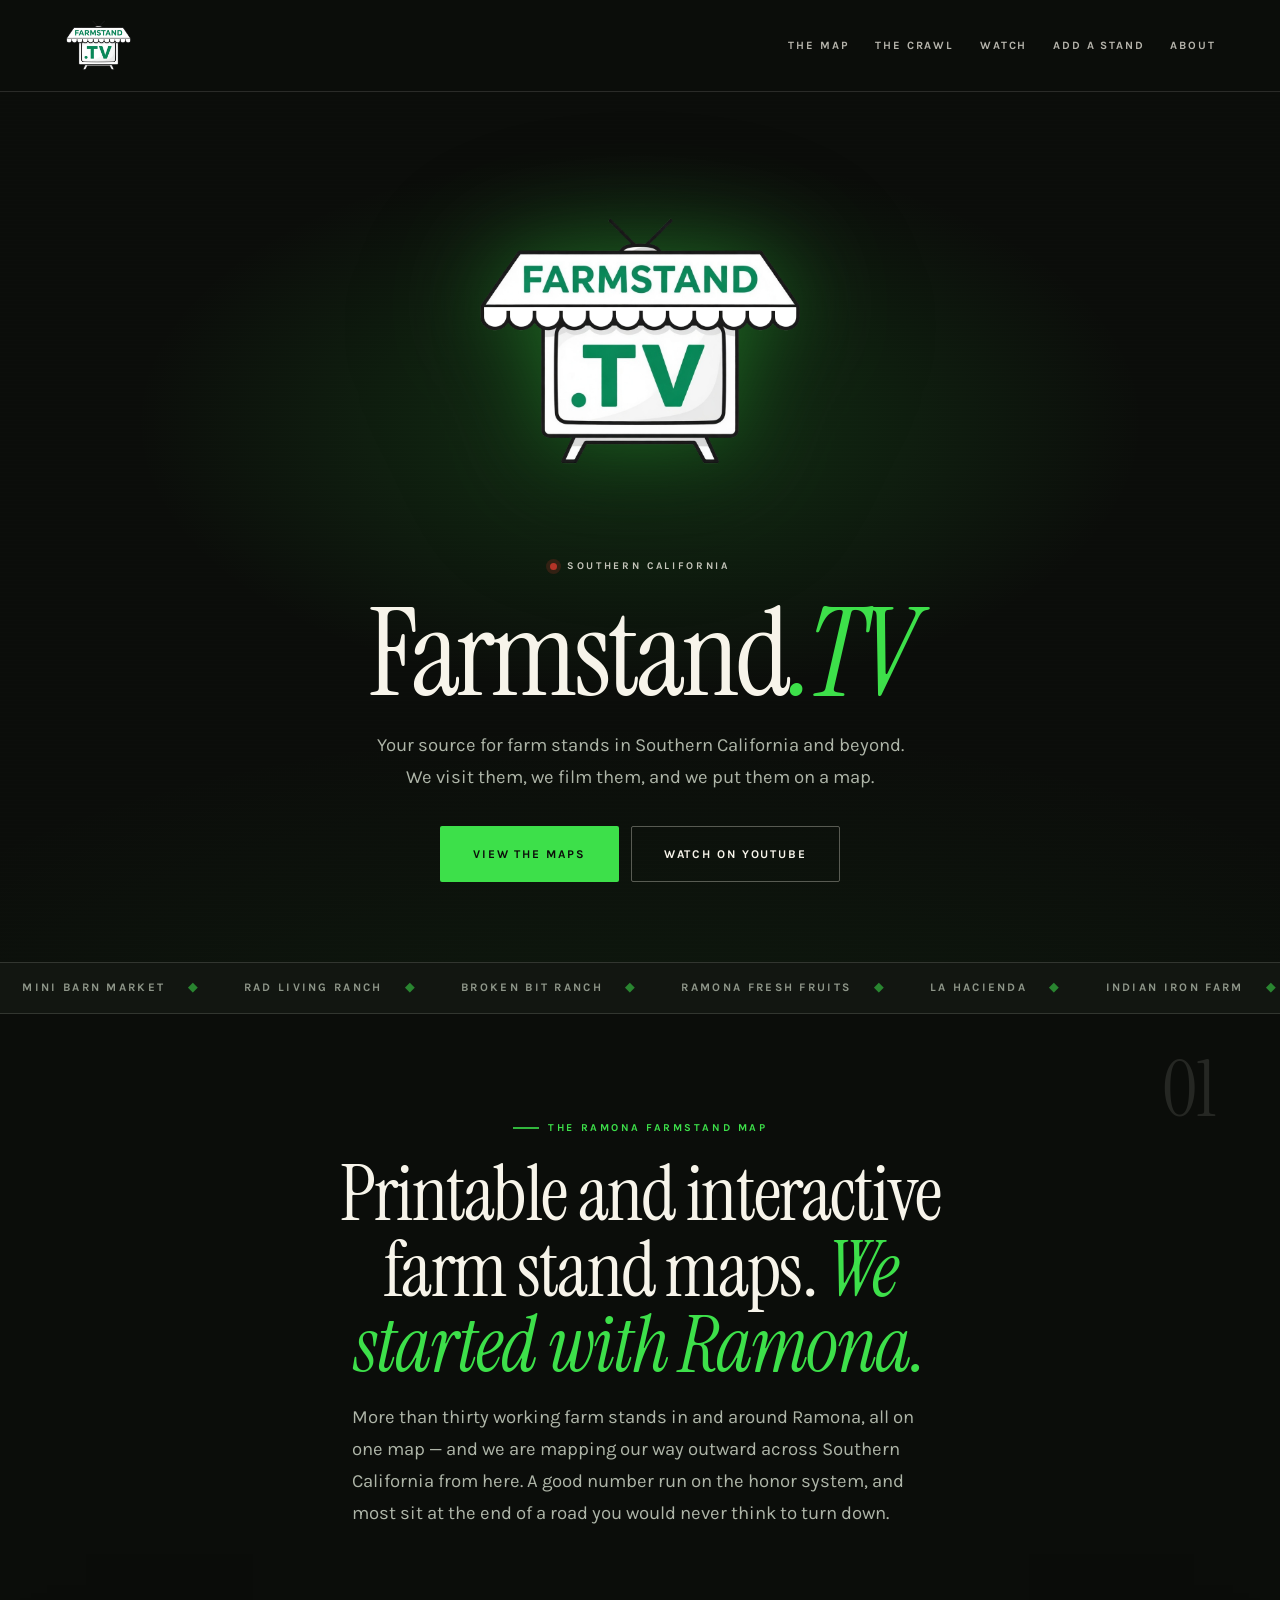
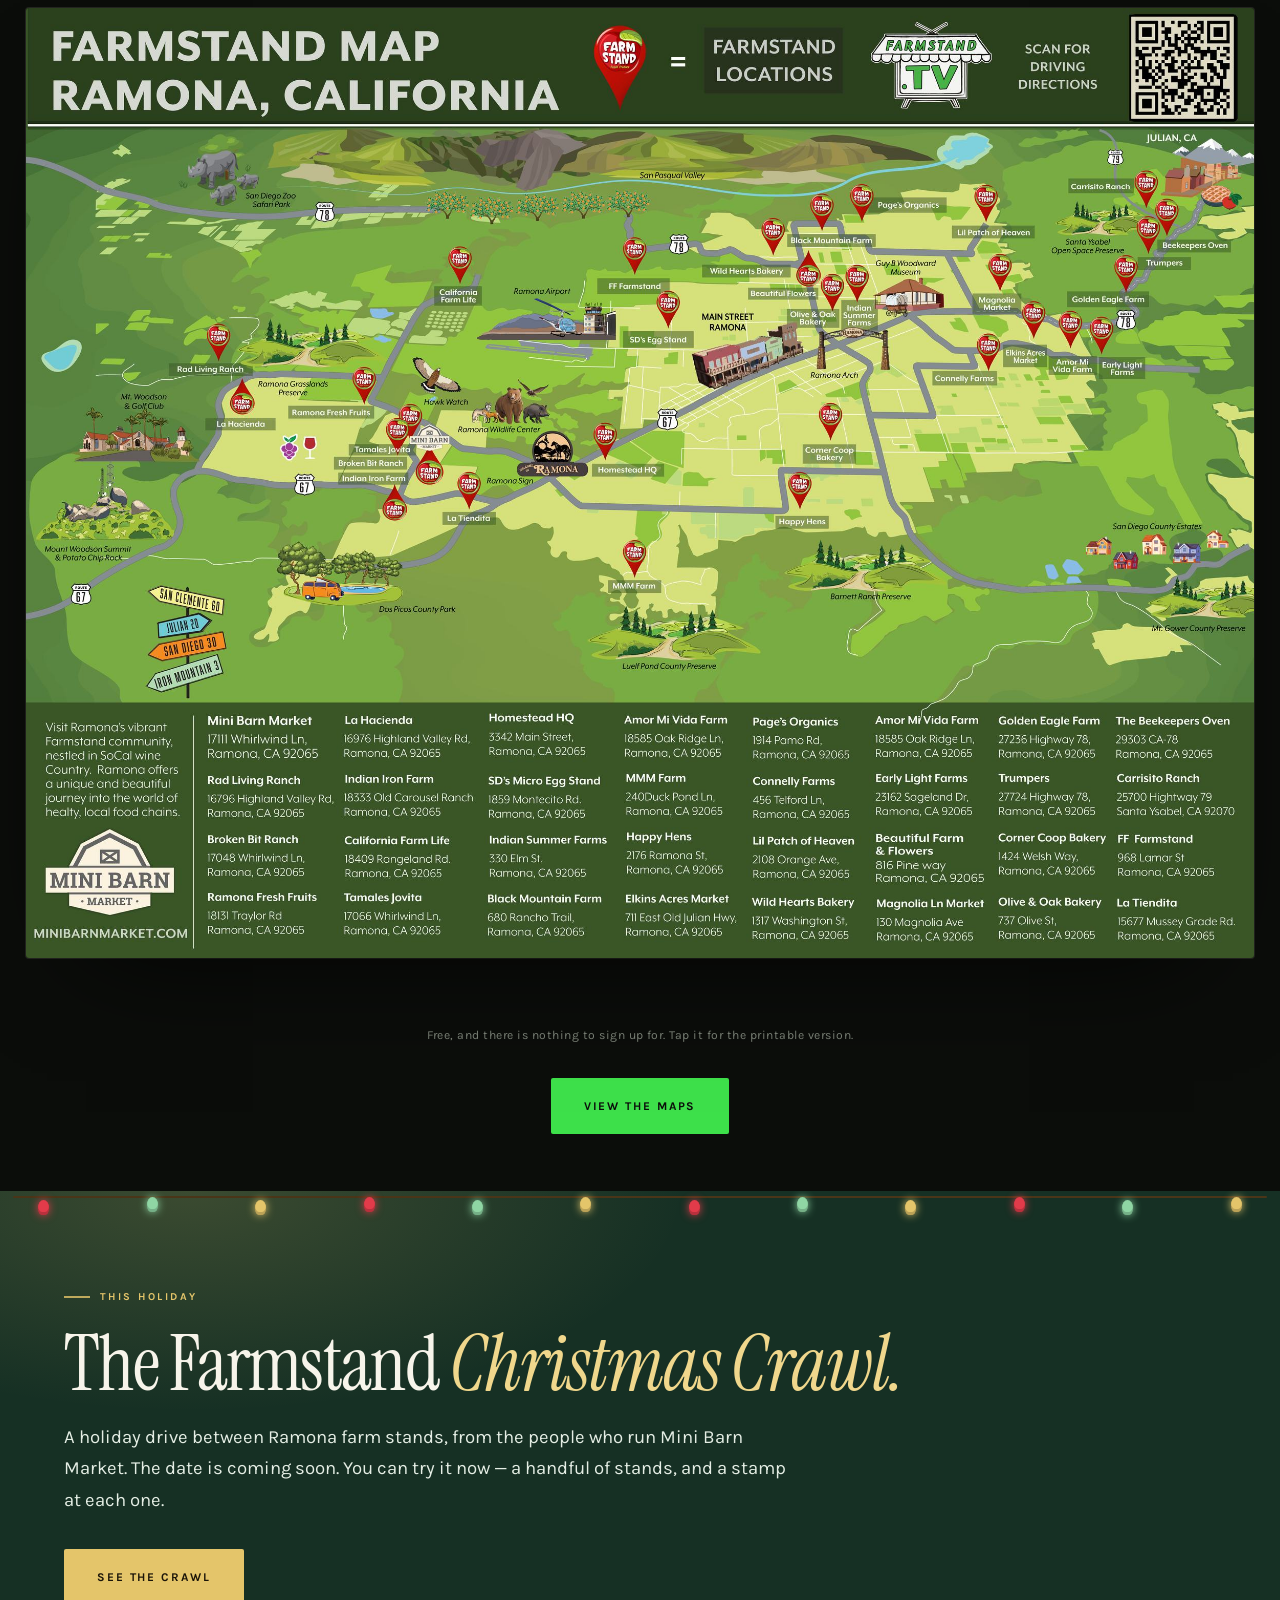
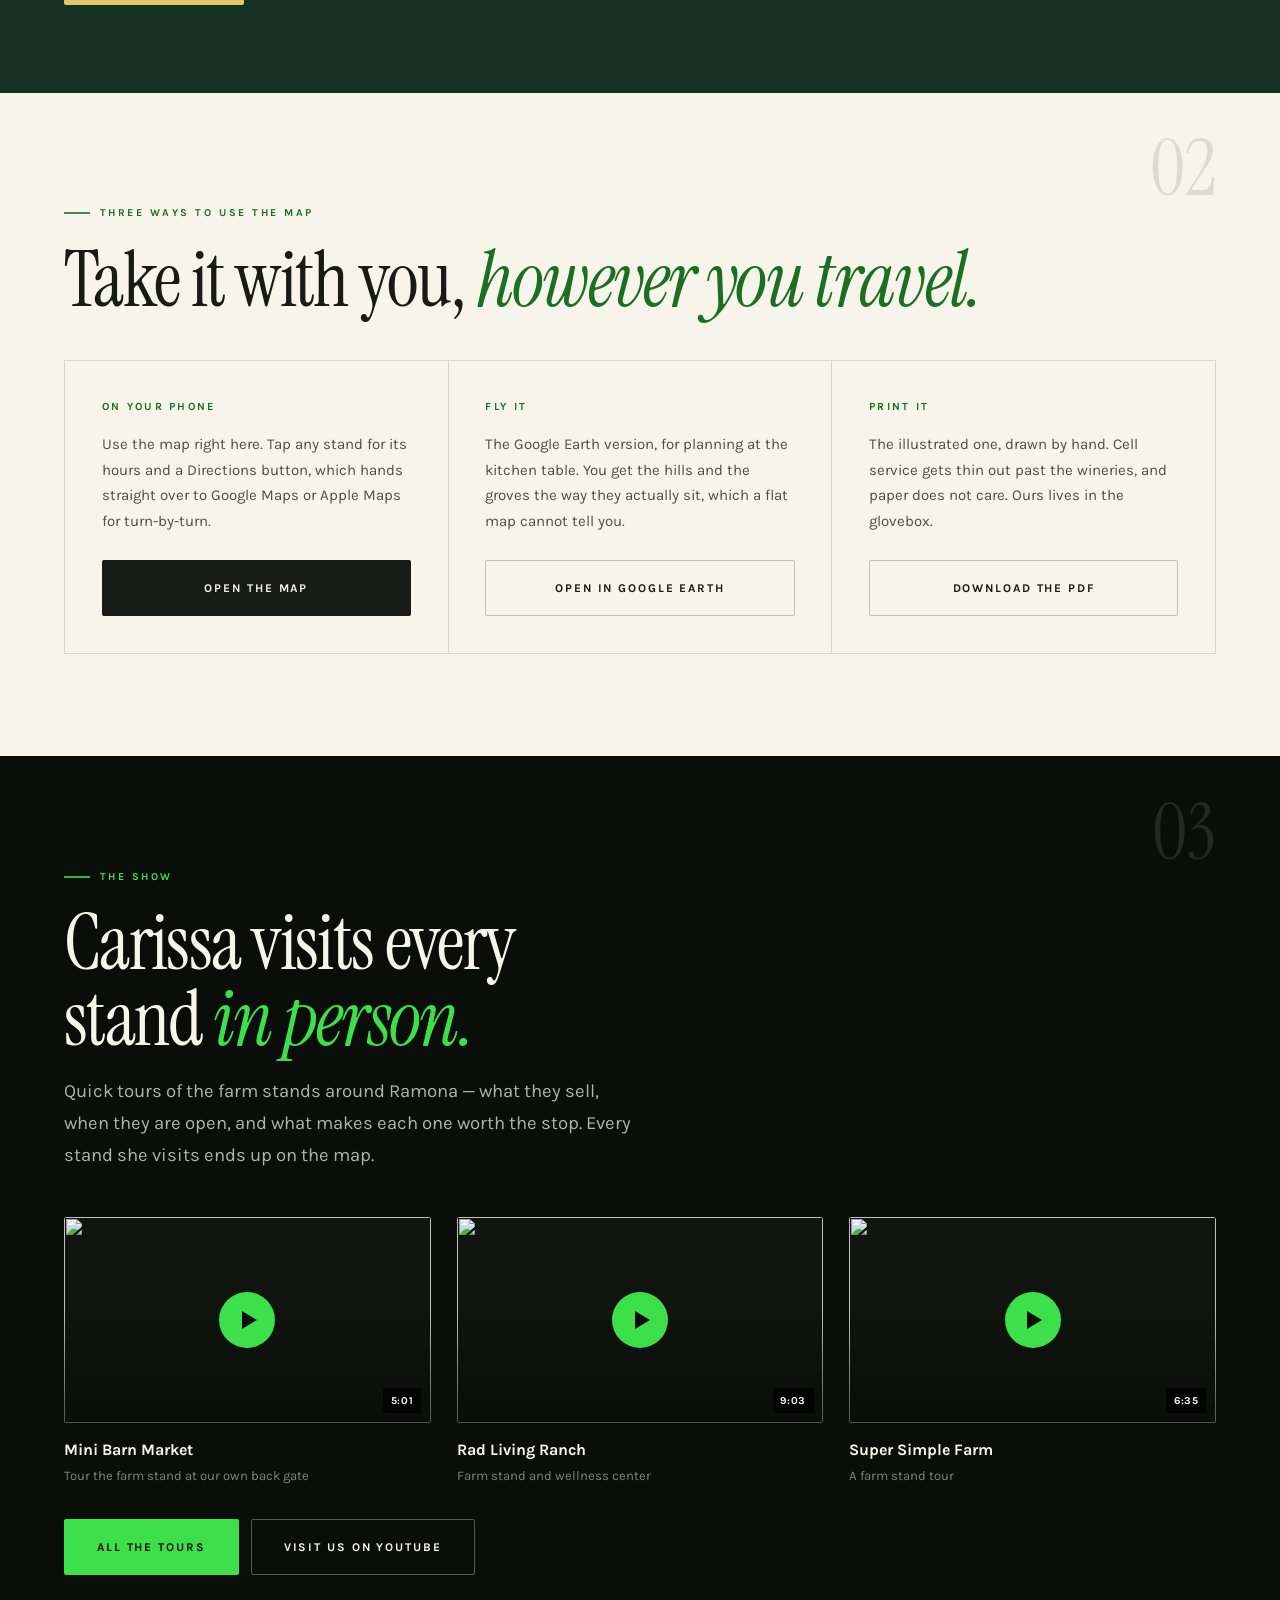
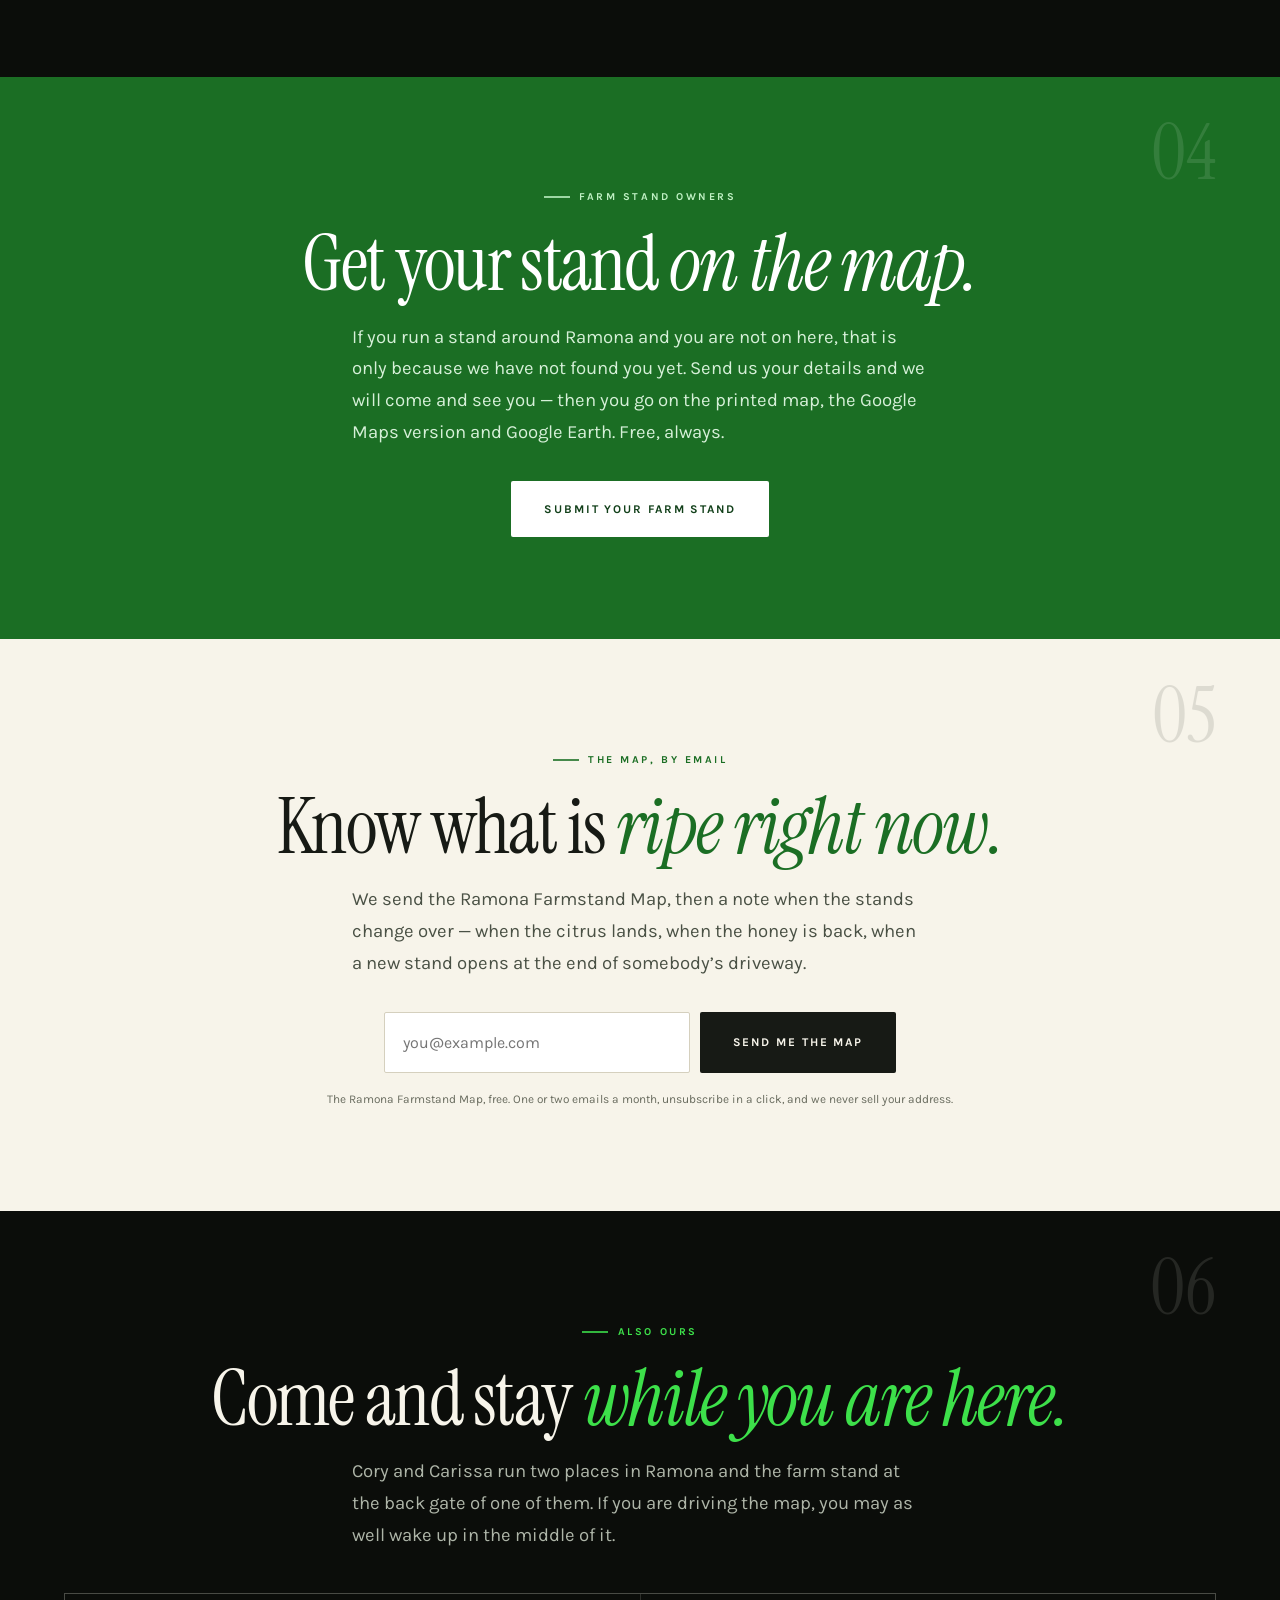
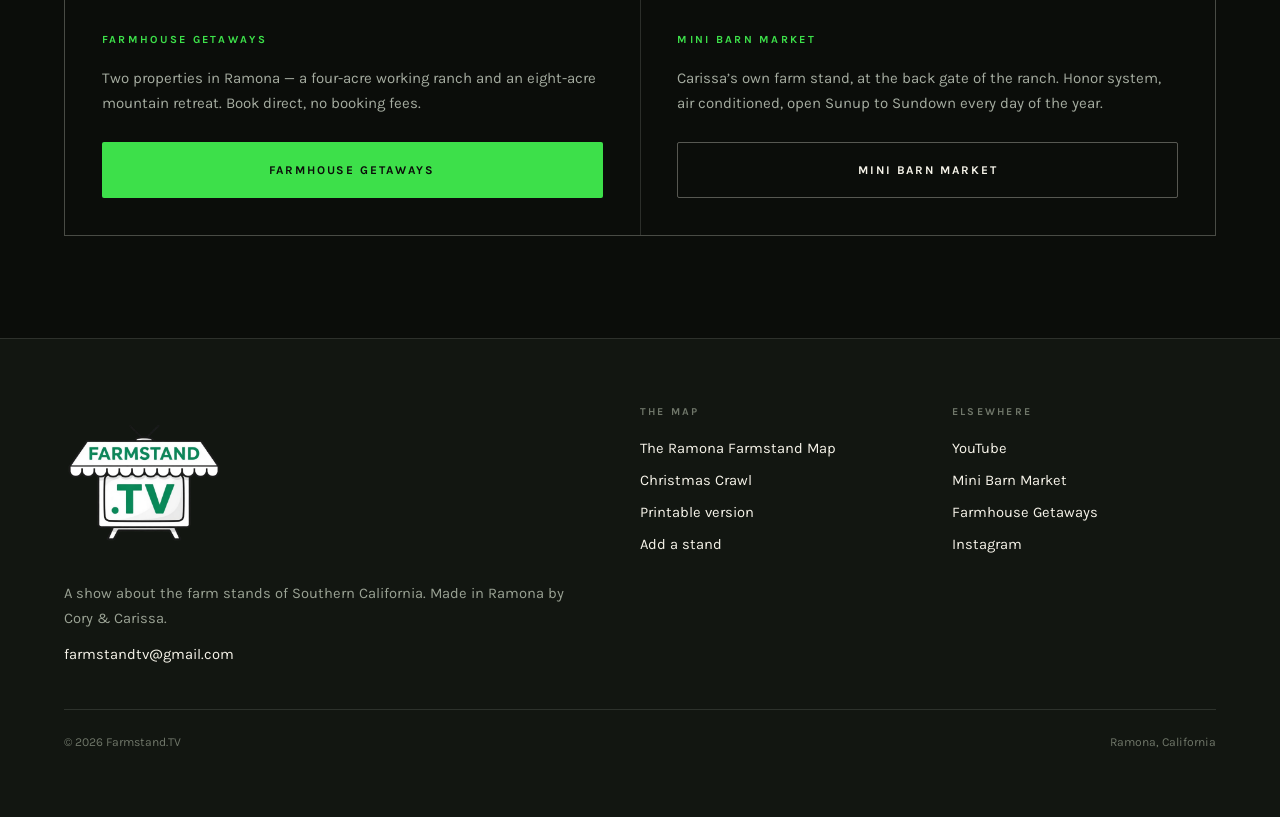
==== commit 9e7e969e: "Rewrite the Christmas Crawl in plain language Shoppers were getting directions explained as legs, fe" ====
--- a/index.html
+++ b/index.html
@@ -115,7 +115,7 @@
     <div class="wrap rv">
       <span class="kicker">This holiday</span>
       <h2 class="display">The Farmstand <em class="lit">Christmas Crawl.</em></h2>
-      <p class="lede">A driving tour of Ramona farm stands, put on by the people who run Mini Barn Market. The date is not set yet. The page is up so the route can be tried &mdash; a handful of stands, a stamp at each one, on your phone.</p>
+      <p class="lede">A holiday drive between Ramona farm stands, from the people who run Mini Barn Market. The date is coming soon. You can try it now &mdash; a handful of stands, and a stamp at each one.</p>
       <div class="btn-row">
         <a class="btn btn-go" href="/crawl2026">See the crawl</a>
       </div>
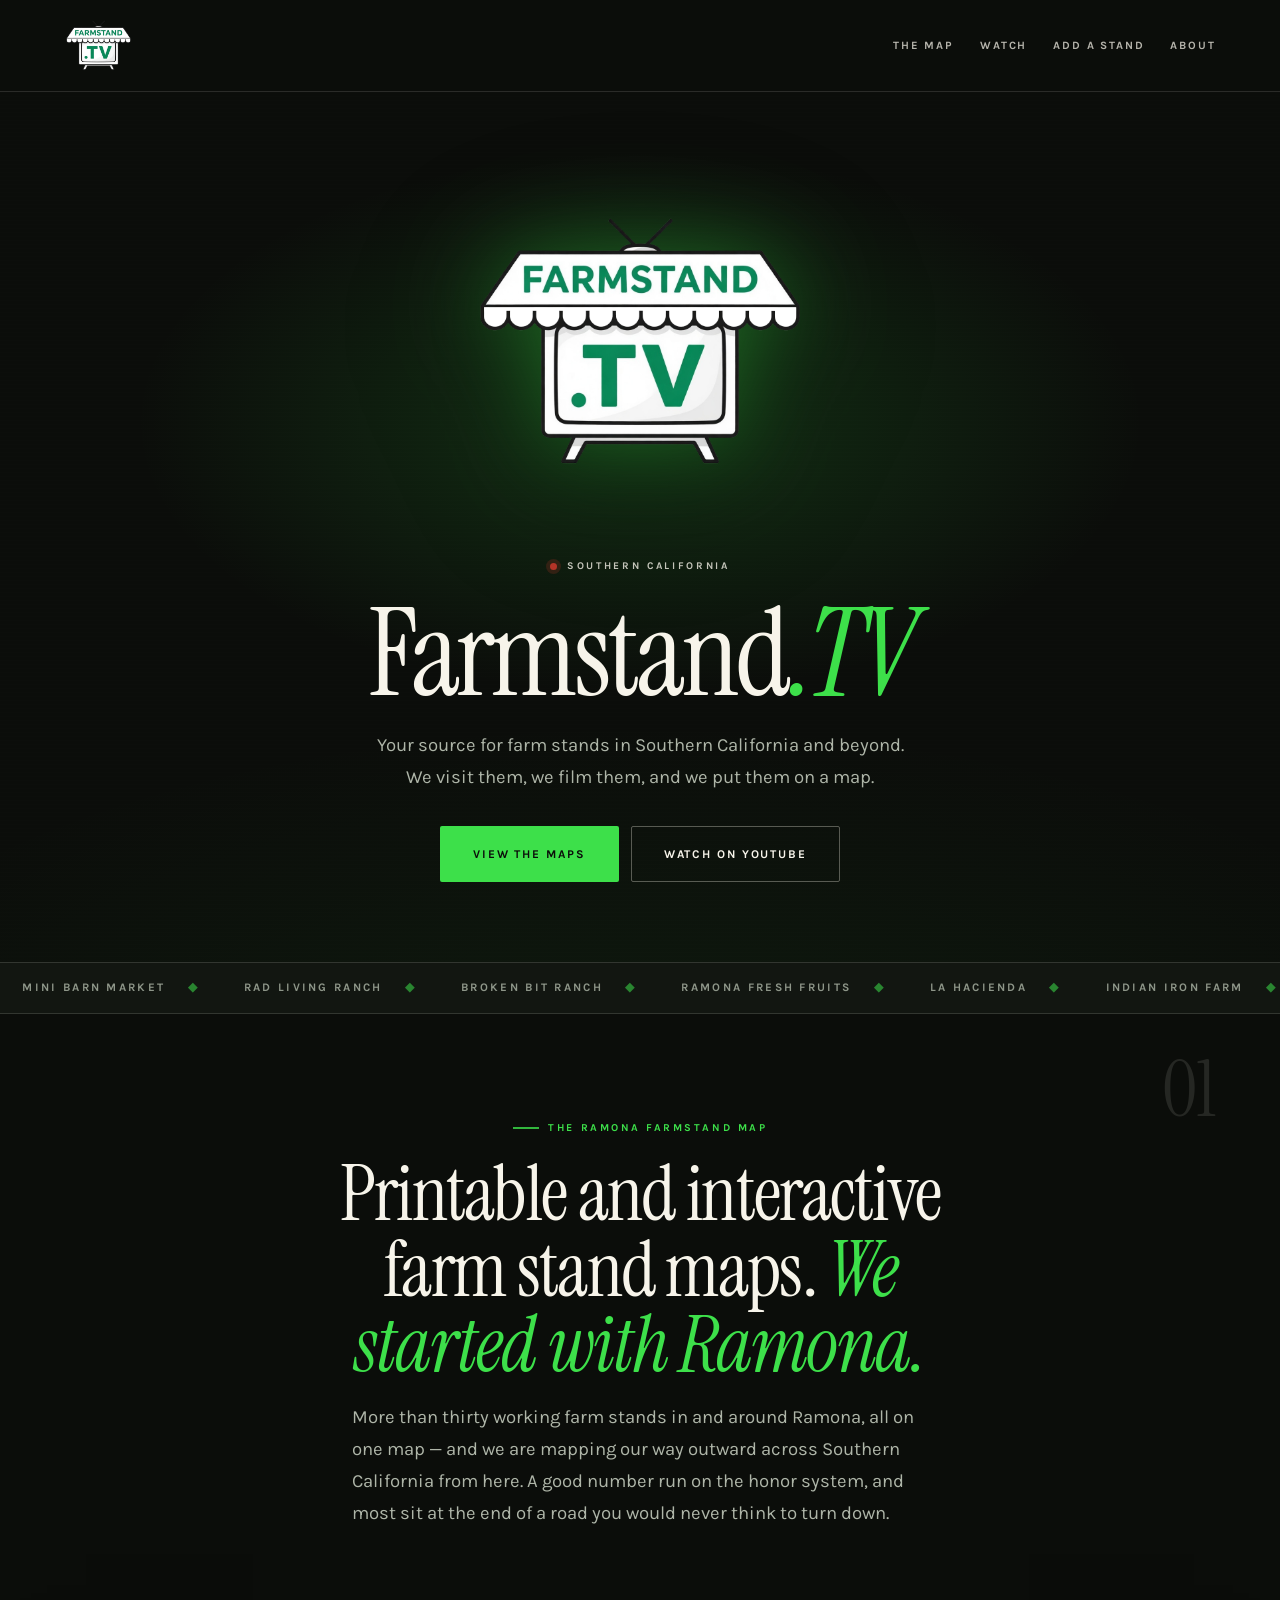
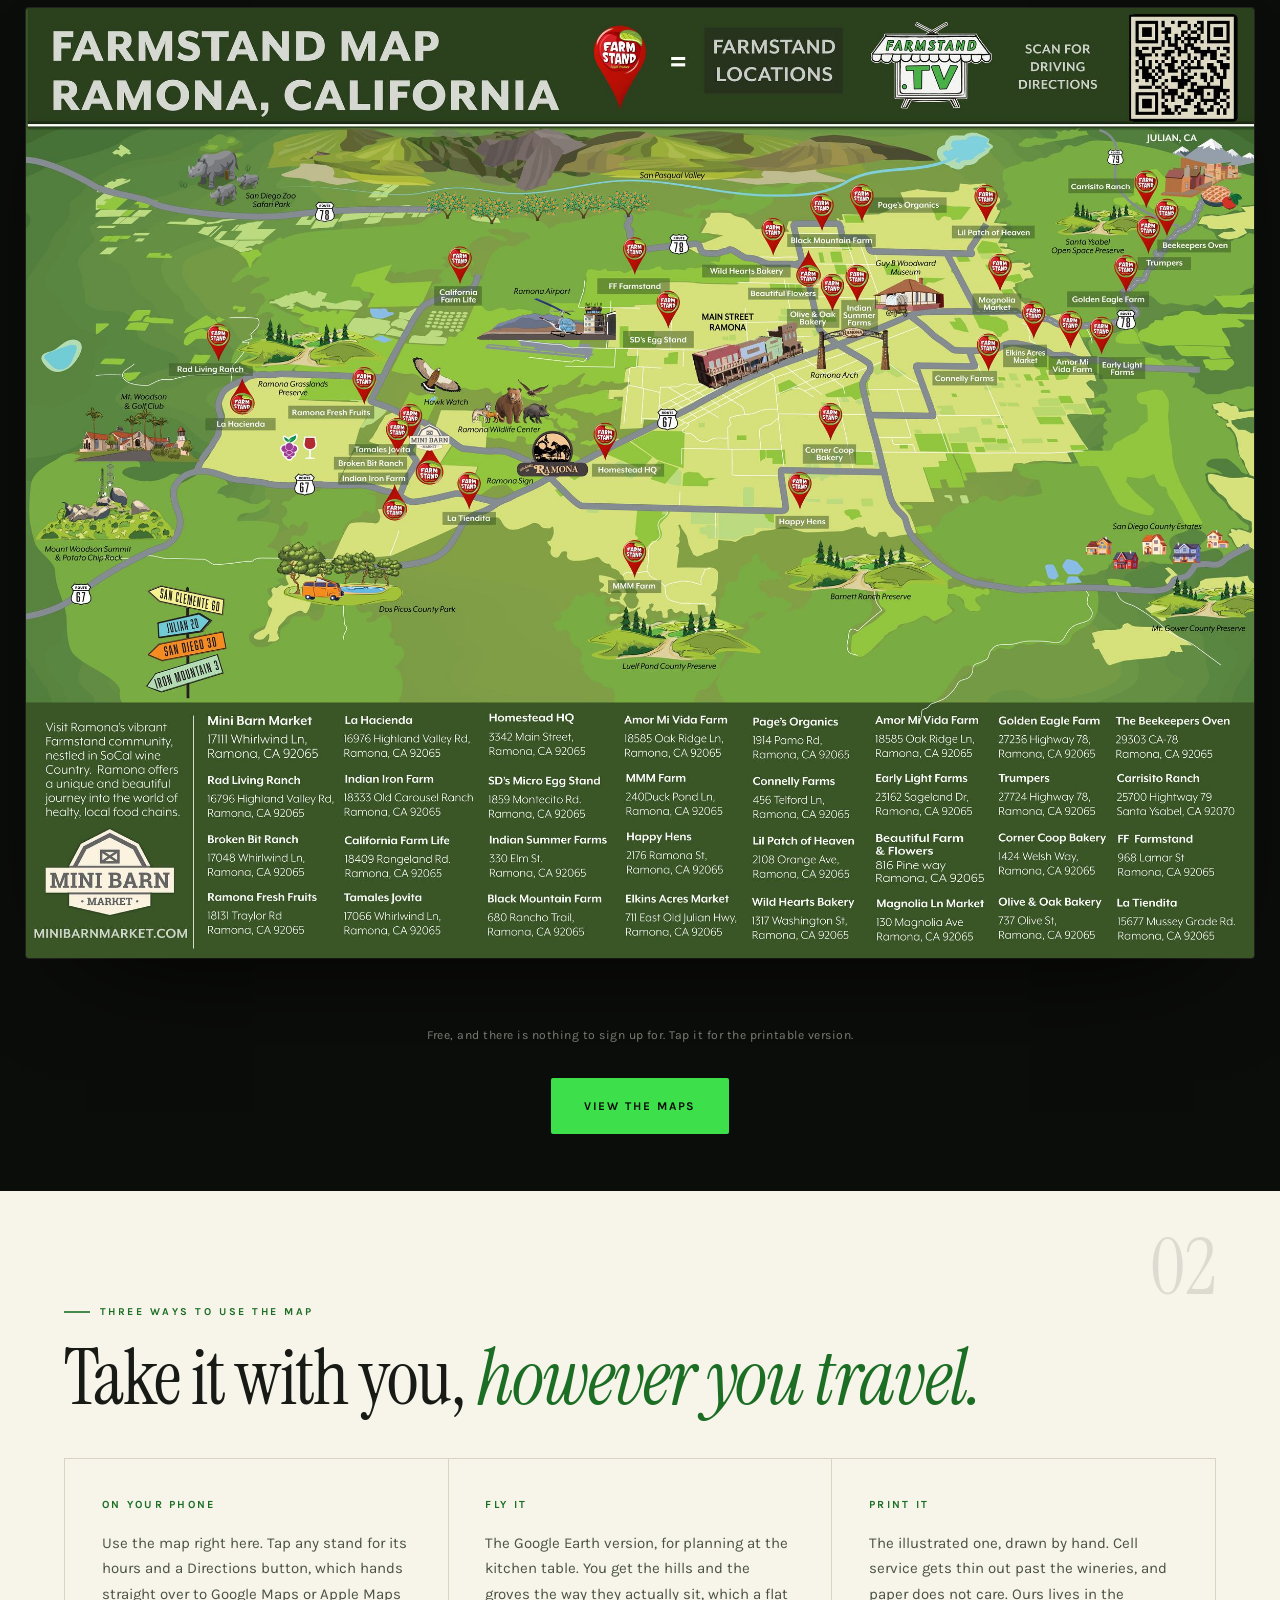
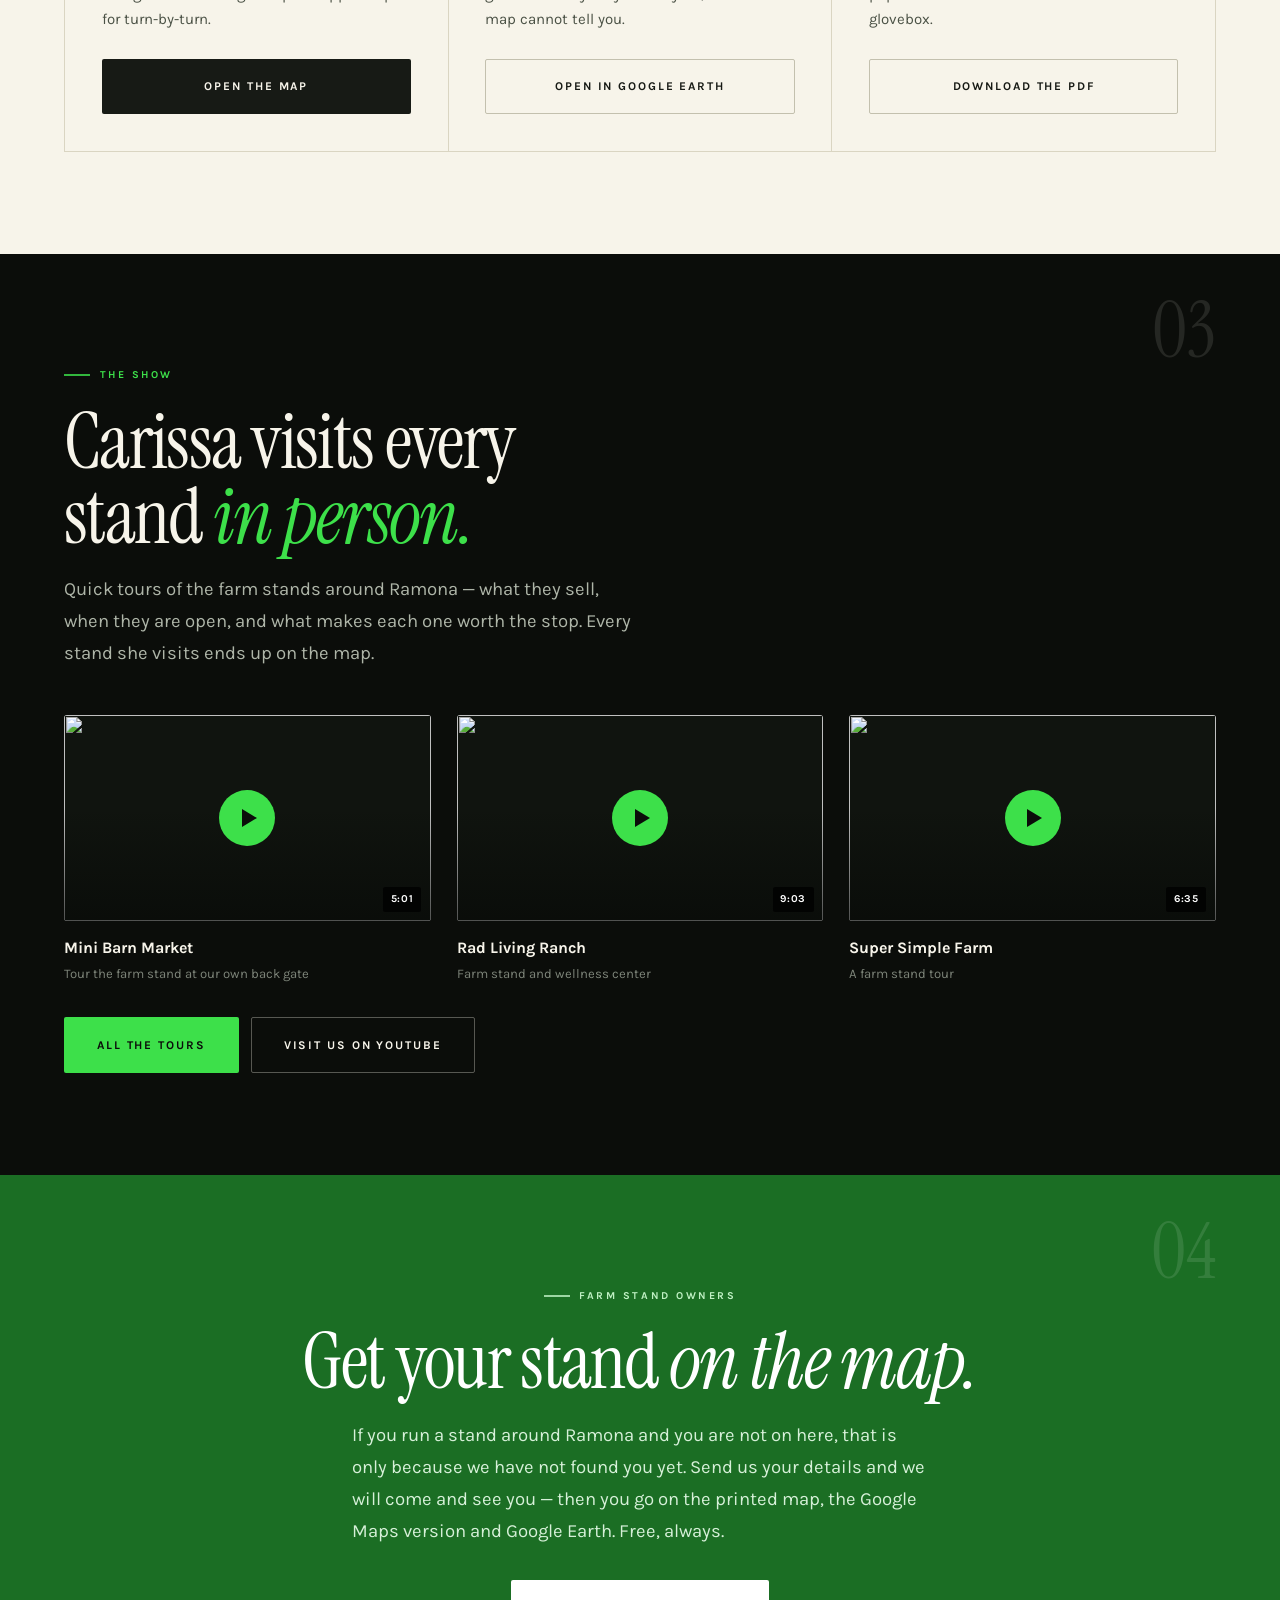
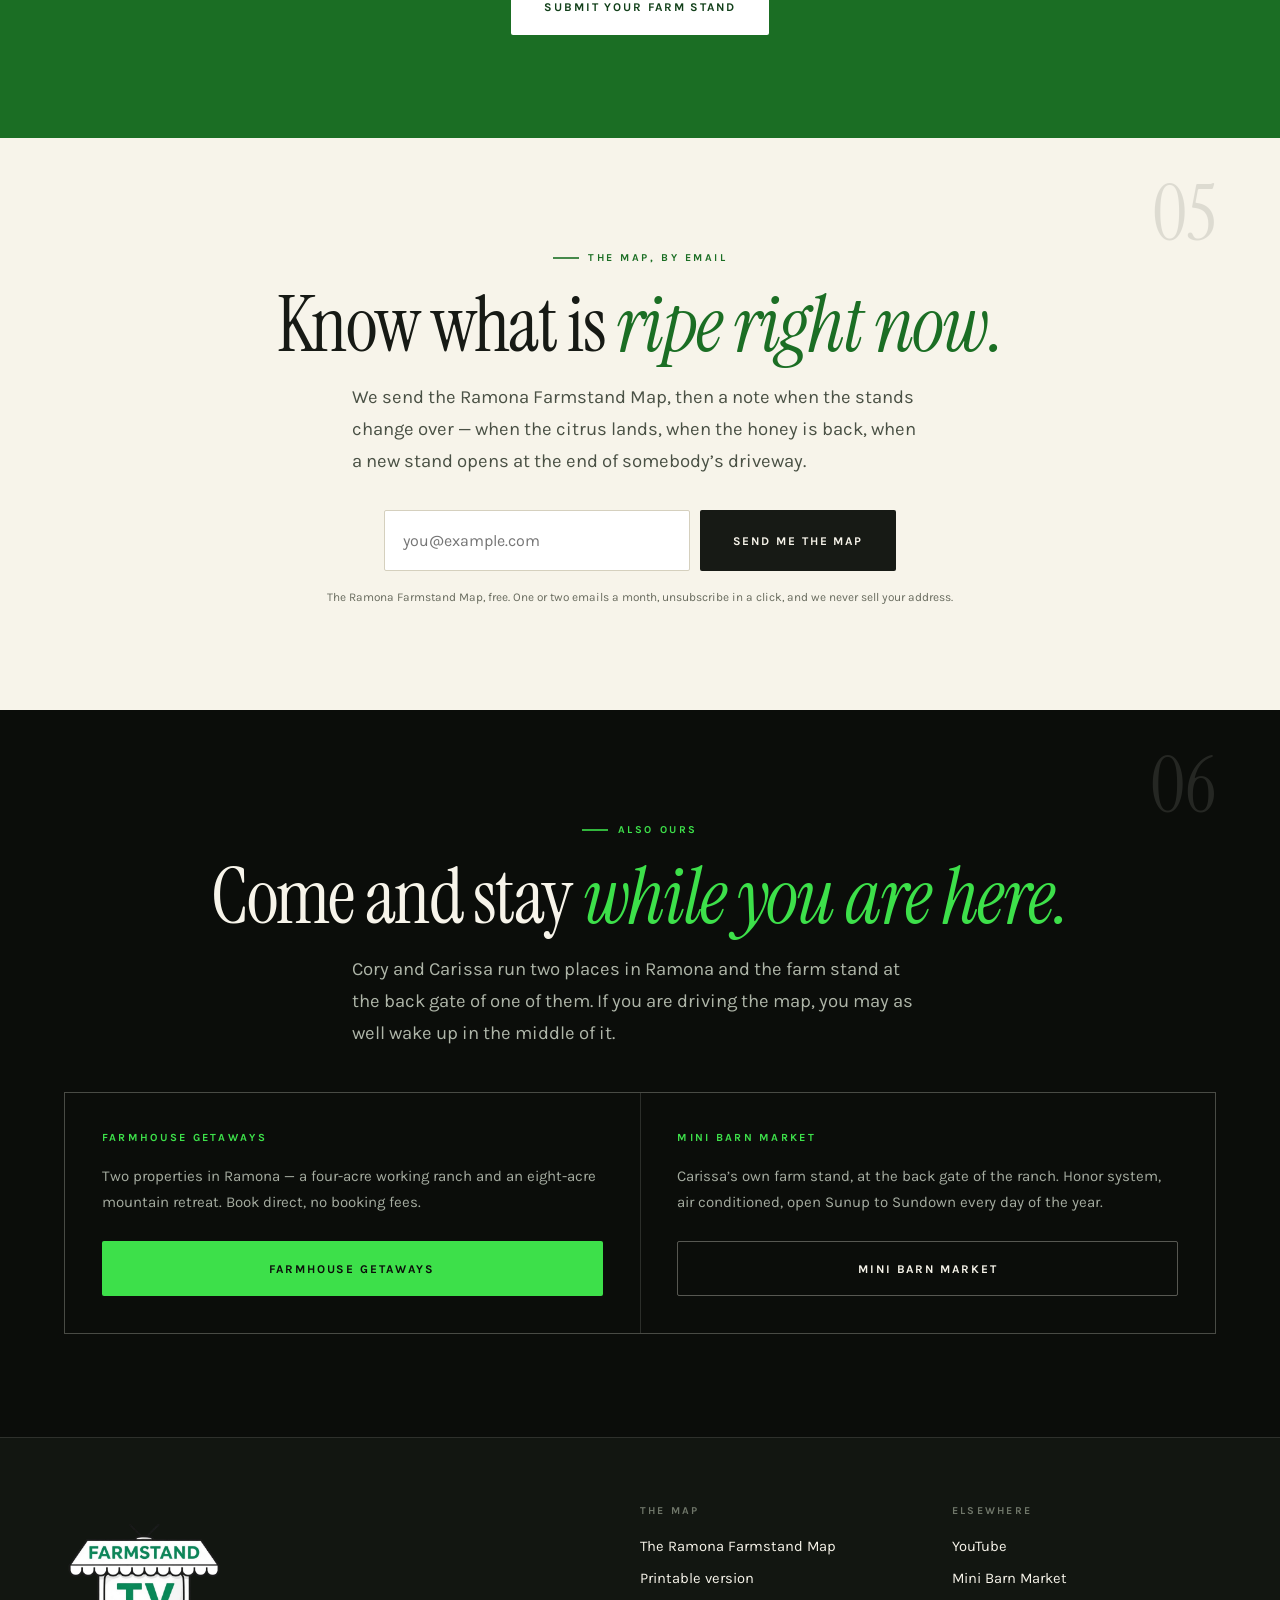
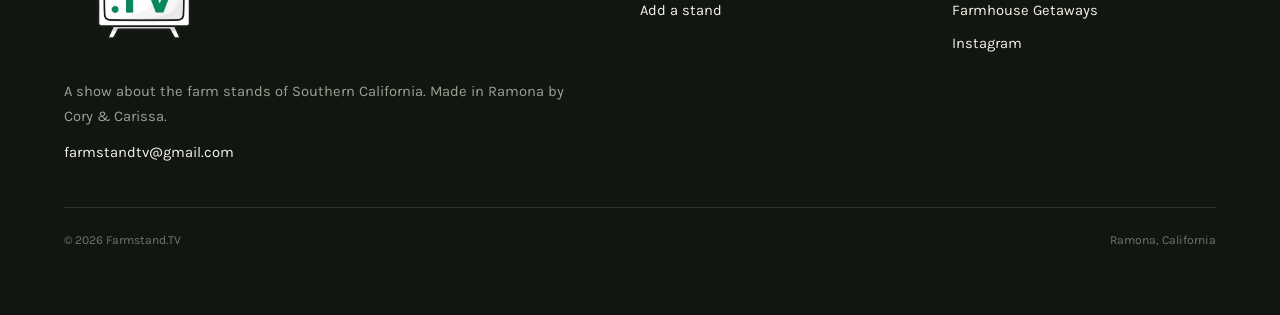
==== commit 26bd85ff: "Update the crawl for the real weekend, and hide it for now Press and hold a stop to drag the order. " ====
--- a/index.html
+++ b/index.html
@@ -32,7 +32,6 @@
 if(!window.matchMedia('(prefers-reduced-motion: reduce)').matches)document.documentElement.className+=' js';
 </script>
 <link rel="stylesheet" href="/css/site.css?v=20261127b">
-<link rel="stylesheet" href="/css/crawl.css?v=20261127a">
 <script type="application/ld+json">
 {
   "@context": "https://schema.org",
@@ -57,7 +56,6 @@
     <a class="wordmark" href="/"><img src="/images/logo.png" width="1024" height="1024" alt="Farmstand.TV"></a>
     <nav class="nav" aria-label="Main">
       <a href="/maps">The Map</a>
-      <a href="/crawl2026">The Crawl</a>
       <a href="/tours">Watch</a>
       <a href="/submit">Add a Stand</a>
       <a href="/about">About</a>
@@ -106,18 +104,6 @@
       <p class="cap">Free, and there is nothing to sign up for. Tap it for the printable version.</p>
       <div class="btn-row" style="justify-content:center;">
         <a class="btn btn-go" href="/maps">View the maps</a>
-      </div>
-    </div>
-  </section>
-
-  <section class="crawl-home">
-    <div class="lights" aria-hidden="true"><i></i><i></i><i></i><i></i><i></i><i></i><i></i><i></i><i></i><i></i><i></i><i></i></div>
-    <div class="wrap rv">
-      <span class="kicker">This holiday</span>
-      <h2 class="display">The Farmstand <em class="lit">Christmas Crawl.</em></h2>
-      <p class="lede">A holiday drive between Ramona farm stands, from the people who run Mini Barn Market. The date is coming soon. You can try it now &mdash; a handful of stands, and a stamp at each one.</p>
-      <div class="btn-row">
-        <a class="btn btn-go" href="/crawl2026">See the crawl</a>
       </div>
     </div>
   </section>
@@ -268,7 +254,6 @@
         <h2>The map</h2>
         <ul>
           <li><a href="/maps">The Ramona Farmstand Map</a></li>
-          <li><a href="/crawl2026">Christmas Crawl</a></li>
           <li><a href="/downloads/Ramona-Farmstand-Map.pdf">Printable version</a></li>
           <li><a href="/submit">Add a stand</a></li>
         </ul>
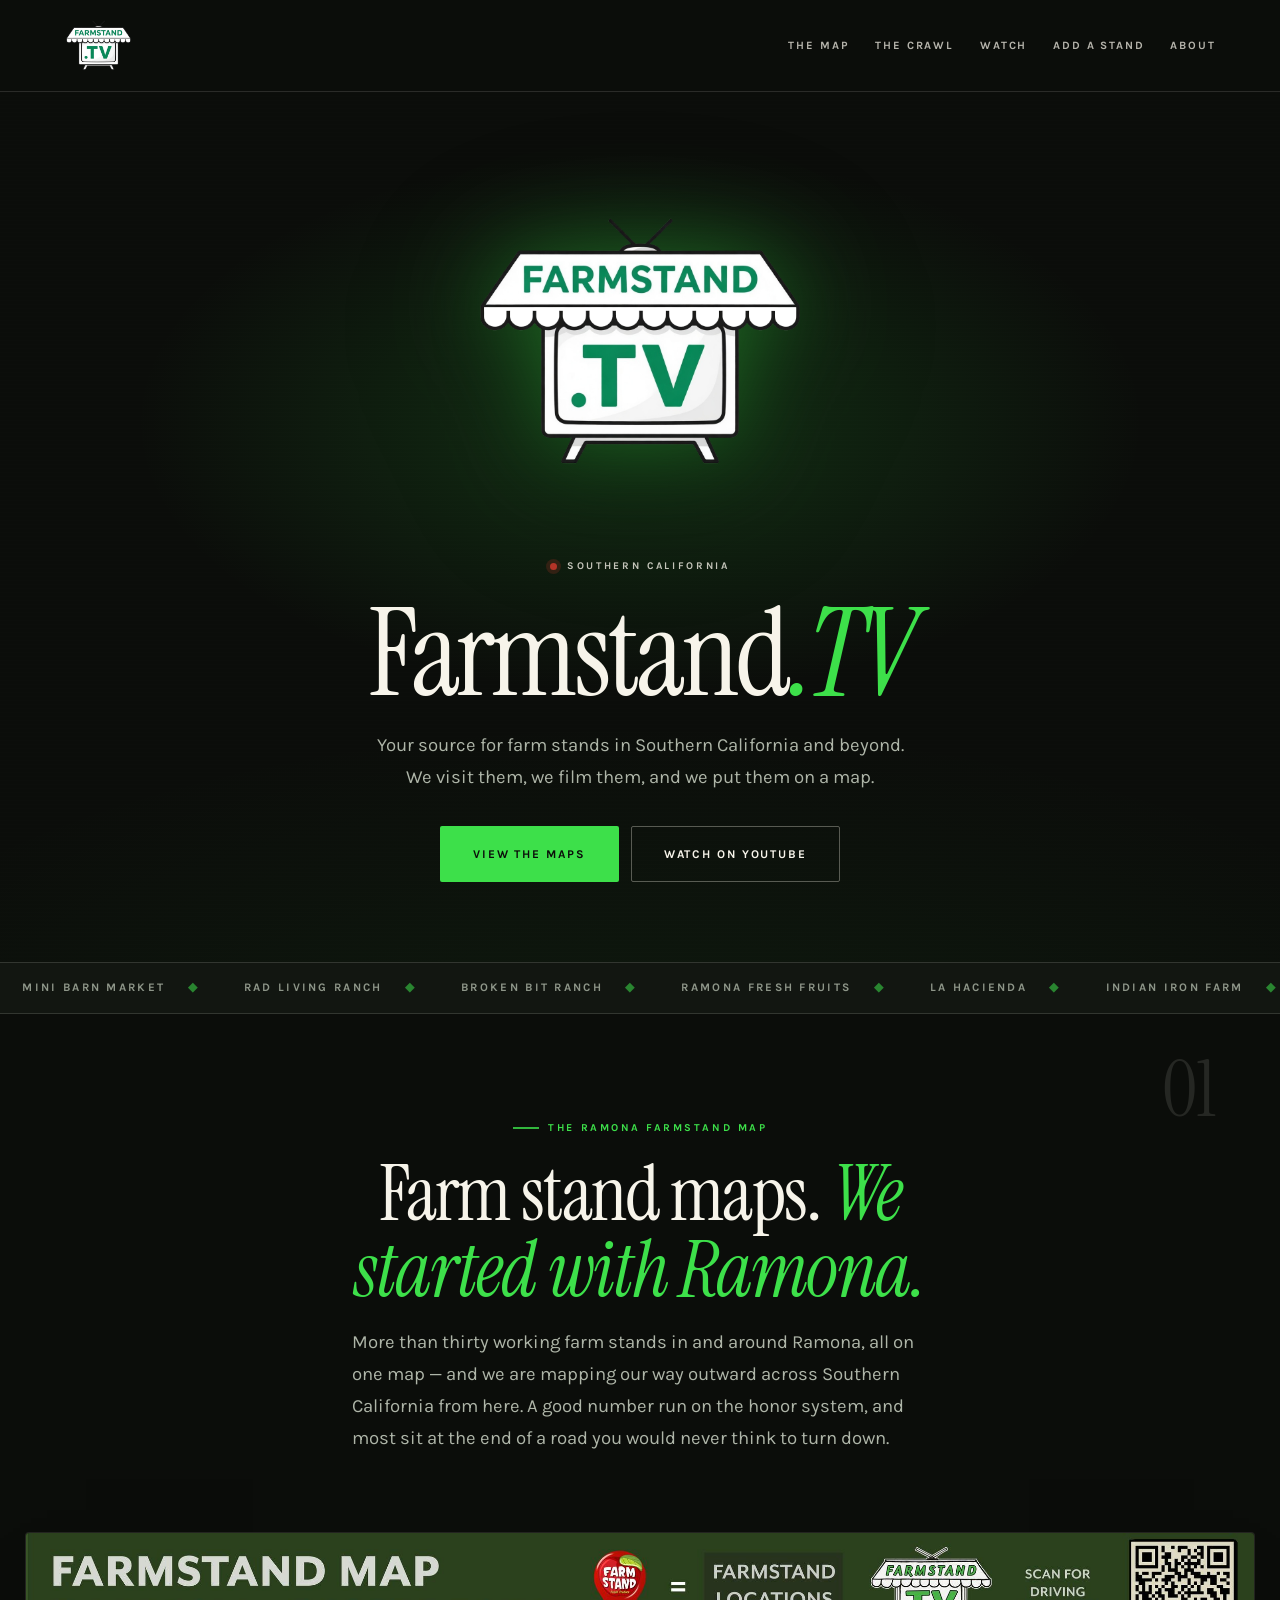
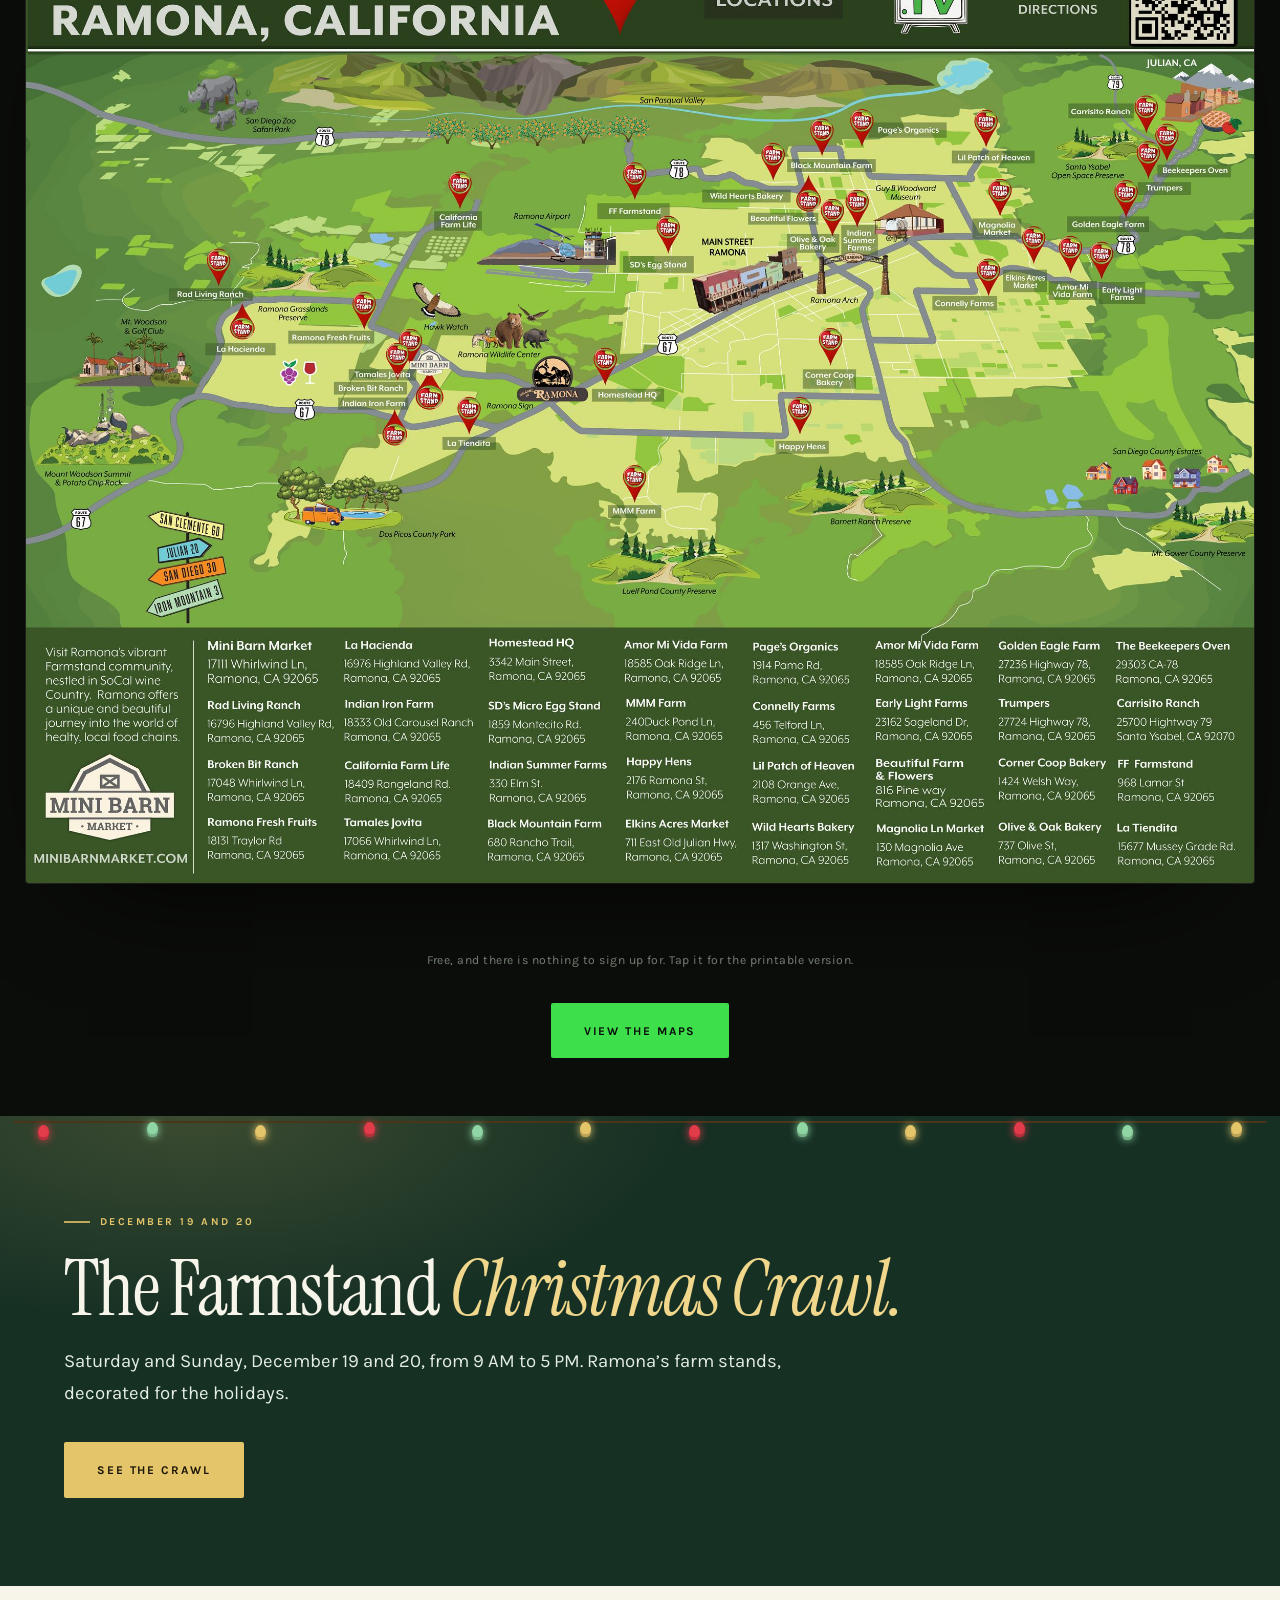
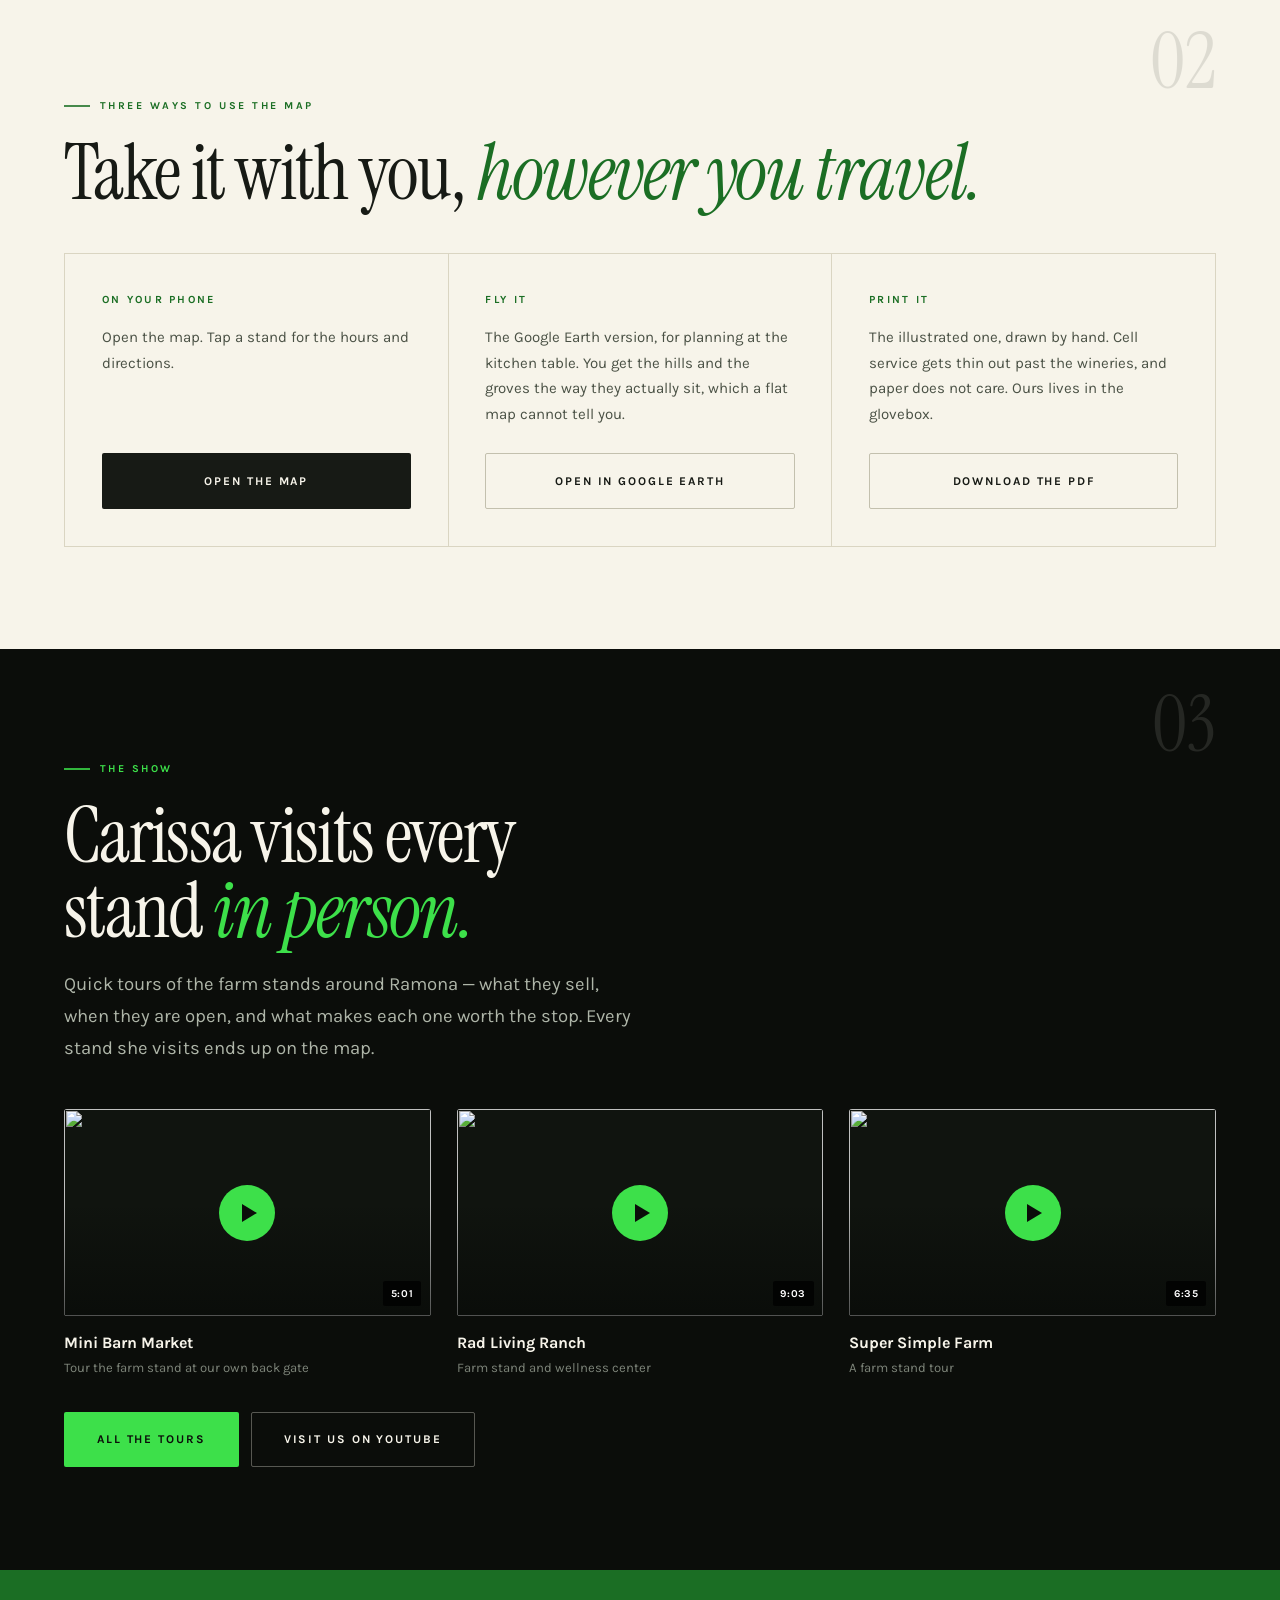
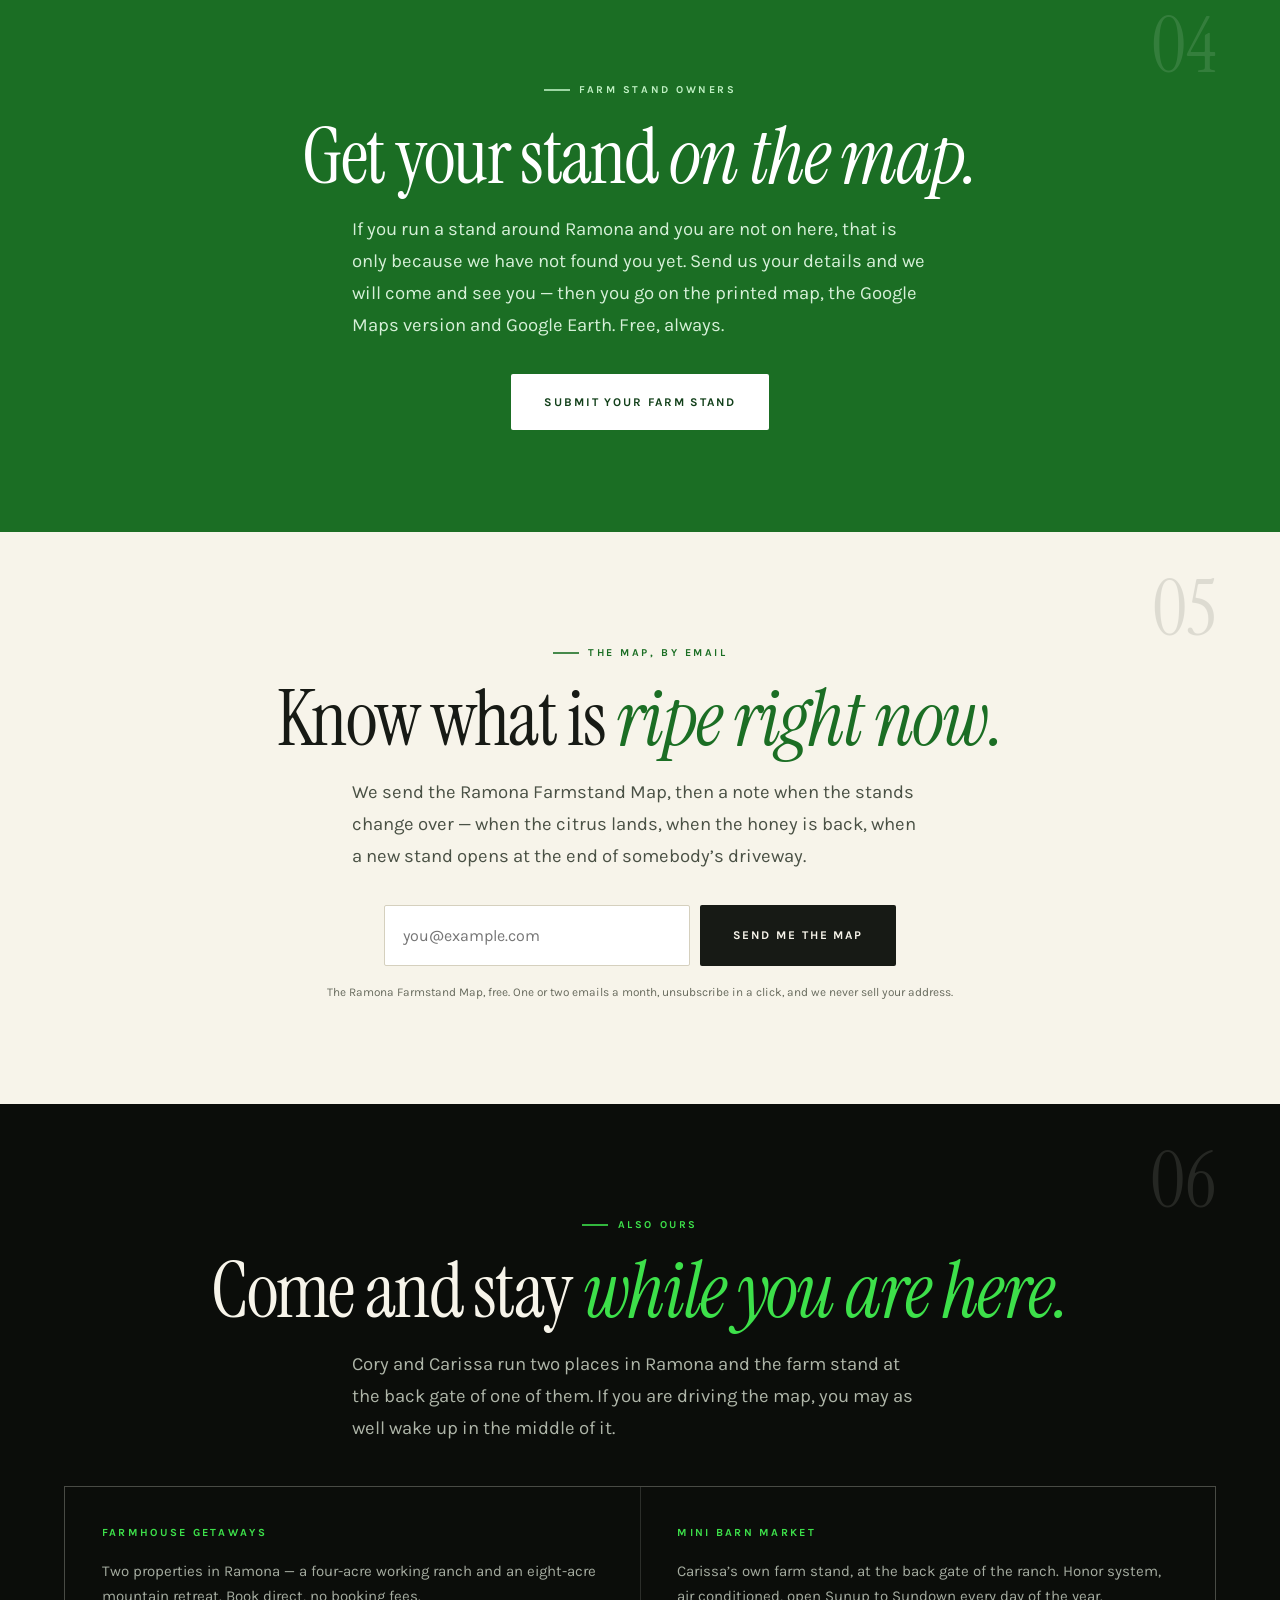
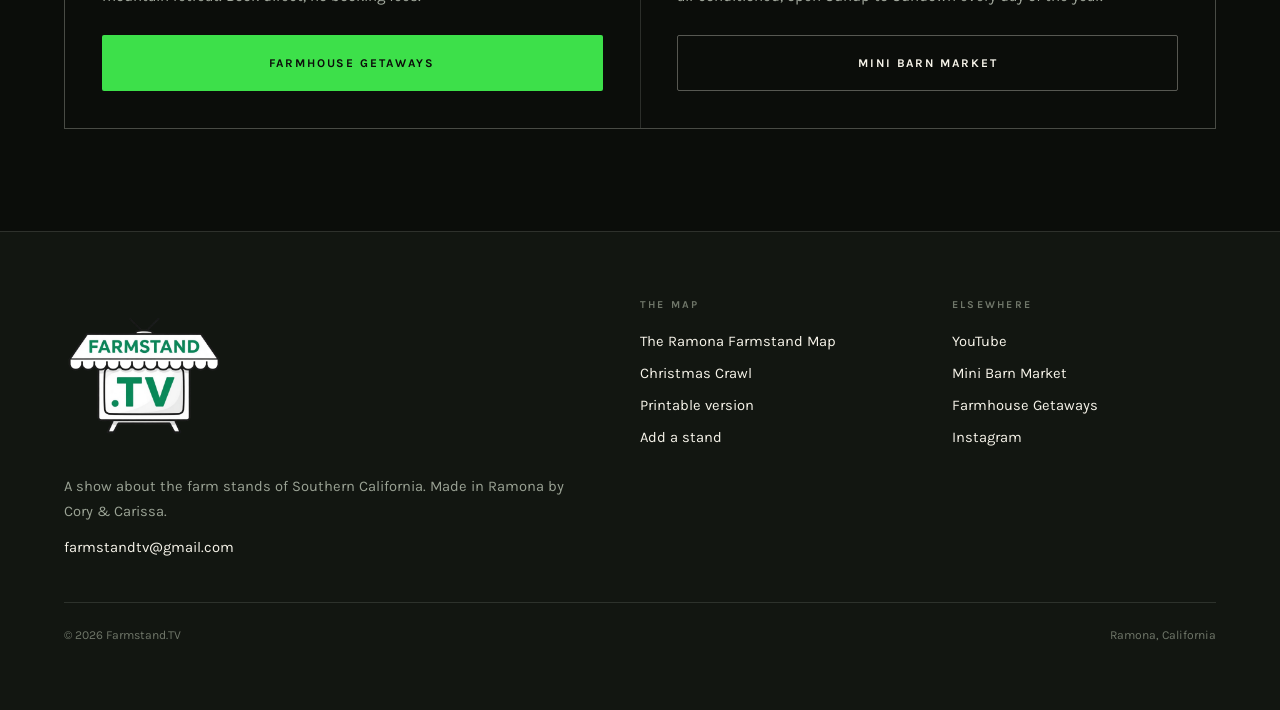
==== commit 203774e9: "Open the crawl page, and hold the stand list back. The public page keeps the sign, the dates, and th" ====
--- a/index.html
+++ b/index.html
@@ -32,12 +32,13 @@
 if(!window.matchMedia('(prefers-reduced-motion: reduce)').matches)document.documentElement.className+=' js';
 </script>
 <link rel="stylesheet" href="/css/site.css?v=20261127b">
+<link rel="stylesheet" href="/css/crawl.css?v=20261127g">
 <script type="application/ld+json">
 {
   "@context": "https://schema.org",
   "@type": "Organization",
   "name": "Farmstand.TV",
-  "description": "A show and interactive map covering the farm stands of Ramona, California and beyond.",
+  "description": "A show and a map of the farm stands of Ramona, California and beyond.",
   "url": "https://farmstandtv.com/",
   "logo": "https://farmstandtv.com/images/logo.png",
   "sameAs": [
@@ -56,6 +57,7 @@
     <a class="wordmark" href="/"><img src="/images/logo.png" width="1024" height="1024" alt="Farmstand.TV"></a>
     <nav class="nav" aria-label="Main">
       <a href="/maps">The Map</a>
+      <a href="/crawl2026">The Crawl</a>
       <a href="/tours">Watch</a>
       <a href="/submit">Add a Stand</a>
       <a href="/about">About</a>
@@ -91,7 +93,7 @@
   <section class="band-tight chan" data-ch="01">
     <div class="wrap centered rv" style="padding-top:clamp(1.5rem,3vw,2.5rem);">
       <span class="kicker">The Ramona Farmstand Map</span>
-      <h2 class="display" style="max-width:22ch;margin-inline:auto;">Printable and interactive farm stand maps. <em class="lit">We started with Ramona.</em></h2>
+      <h2 class="display" style="max-width:22ch;margin-inline:auto;">Farm stand maps. <em class="lit">We started with Ramona.</em></h2>
       <p class="lede">More than thirty working farm stands in and around Ramona, all on one map &mdash; and we are mapping our way outward across Southern California from here. A good number run on the honor system, and most sit at the end of a road you would never think to turn down.</p>
     </div>
     <div class="map-bleed rv">
@@ -108,6 +110,18 @@
     </div>
   </section>
 
+  <section class="crawl-home">
+    <div class="lights" aria-hidden="true"><i></i><i></i><i></i><i></i><i></i><i></i><i></i><i></i><i></i><i></i><i></i><i></i></div>
+    <div class="wrap rv">
+      <span class="kicker">December 19 and 20</span>
+      <h2 class="display">The Farmstand <em class="lit">Christmas Crawl.</em></h2>
+      <p class="lede">Saturday and Sunday, December 19 and 20, from 9 AM to 5 PM. Ramona’s farm stands, decorated for the holidays.</p>
+      <div class="btn-row">
+        <a class="btn btn-go" href="/crawl2026">See the crawl</a>
+      </div>
+    </div>
+  </section>
+
   <section class="band paper chan" data-ch="02">
     <div class="wrap rv">
       <span class="kicker">Three ways to use the map</span>
@@ -115,7 +129,7 @@
       <div class="trio" style="margin-top:2.6rem;">
         <div class="cell">
           <h3>On your phone</h3>
-          <p>Use the map right here. Tap any stand for its hours and a Directions button, which hands straight over to Google Maps or Apple Maps for turn-by-turn.</p>
+          <p>Open the map. Tap a stand for the hours and directions.</p>
           <div class="btn-row"><a class="btn btn-go" href="/maps">Open the map</a></div>
         </div>
         <div class="cell">
@@ -254,6 +268,7 @@
         <h2>The map</h2>
         <ul>
           <li><a href="/maps">The Ramona Farmstand Map</a></li>
+          <li><a href="/crawl2026">Christmas Crawl</a></li>
           <li><a href="/downloads/Ramona-Farmstand-Map.pdf">Printable version</a></li>
           <li><a href="/submit">Add a stand</a></li>
         </ul>
--- a/css/crawl.css
+++ b/css/crawl.css
@@ -0,0 +1,948 @@
+/* Christmas Crawl. Scoped to body.crawl and to the home-page teaser
+   (.crawl-home) so the rest of the site, including /maps, stays as it is.
+   Holiday colour on the same type: Instrument Serif, Karla, bone, near-black.
+   Gold #E4C56A, cranberry #8E2432 / #7E1E2E, pine #14281C. */
+
+.crawl-home {
+  position: relative;
+  overflow: hidden;
+  background:
+    radial-gradient(ellipse 70% 80% at 15% 0%, rgba(228, 197, 106, .18), transparent 55%),
+    #163024;
+  color: #F7F4EA;
+  padding-block: clamp(3rem, 7vw, 5.5rem);
+}
+.crawl-home .kicker { color: #E4C56A; }
+.crawl-home .display { color: #F7F4EA; }
+.crawl-home em.lit { color: #F0D78C; }
+.crawl-home .lede { color: #E4EDE4; max-width: 46rem; }
+.crawl-home .btn-go { background: #E4C56A; color: #1A1408; }
+.crawl-home .btn-go:hover { background: #fff; color: #1A1408; }
+
+/* ---------- string lights and snow ---------- */
+.lights {
+  position: absolute;
+  z-index: 2;
+  top: 0; left: 0; right: 0;
+  display: flex;
+  justify-content: space-between;
+  align-items: flex-start;
+  padding: 0 3%;
+  height: 28px;
+  pointer-events: none;
+}
+.lights::before {
+  content: "";
+  position: absolute;
+  left: 1%; right: 1%; top: 5px;
+  border-top: 2px solid #4A3518;
+  border-radius: 2px;
+}
+.lights i {
+  position: relative;
+  width: 11px; height: 15px;
+  margin-top: 6px;
+  border-radius: 50% 50% 42% 42%;
+  color: #E4C56A;
+  background: currentColor;
+  box-shadow: 0 0 8px currentColor, inset 0 -3px 0 rgba(0, 0, 0, .18);
+}
+.lights i:nth-child(3n + 1) { color: #E23B4A; }
+.lights i:nth-child(3n + 2) { color: #8FD6A4; }
+.lights i:nth-child(odd) { margin-top: 9px; }
+.crawl-home .lights { height: 22px; }
+
+.snow { position: absolute; inset: 0; pointer-events: none; overflow: hidden; z-index: 0; }
+.snow span {
+  position: absolute;
+  top: -8%;
+  width: 5px; height: 5px;
+  border-radius: 50%;
+  background: #fff;
+  opacity: .75;
+  animation: snow-fall linear infinite;
+}
+.snow span:nth-child(1)  { left: 6%;  animation-duration: 11s; animation-delay: -2s; }
+.snow span:nth-child(2)  { left: 14%; animation-duration: 15s; animation-delay: -8s; width: 3px; height: 3px; }
+.snow span:nth-child(3)  { left: 23%; animation-duration: 13s; animation-delay: -4s; }
+.snow span:nth-child(4)  { left: 31%; animation-duration: 17s; animation-delay: -11s; width: 4px; height: 4px; }
+.snow span:nth-child(5)  { left: 40%; animation-duration: 12s; animation-delay: -6s; }
+.snow span:nth-child(6)  { left: 48%; animation-duration: 16s; animation-delay: -1s; width: 3px; height: 3px; }
+.snow span:nth-child(7)  { left: 57%; animation-duration: 14s; animation-delay: -9s; }
+.snow span:nth-child(8)  { left: 66%; animation-duration: 18s; animation-delay: -3s; width: 4px; height: 4px; }
+.snow span:nth-child(9)  { left: 74%; animation-duration: 12s; animation-delay: -7s; }
+.snow span:nth-child(10) { left: 83%; animation-duration: 15s; animation-delay: -12s; width: 3px; height: 3px; }
+.snow span:nth-child(11) { left: 90%; animation-duration: 13s; animation-delay: -5s; }
+.snow span:nth-child(12) { left: 96%; animation-duration: 17s; animation-delay: -10s; }
+
+@keyframes snow-fall {
+  0%   { transform: translateY(-10%) translateX(0); opacity: 0; }
+  12%  { opacity: .8; }
+  100% { transform: translateY(105vh) translateX(18px); opacity: .15; }
+}
+@keyframes twinkle {
+  0%, 100% { opacity: 1; filter: brightness(1); }
+  50%      { opacity: .45; filter: brightness(.65); }
+}
+@keyframes stamp-in {
+  0%   { transform: rotate(-14deg) scale(1.55); opacity: 0; }
+  100% { transform: rotate(-14deg) scale(1); opacity: 1; }
+}
+@keyframes pin-pulse {
+  50% { box-shadow: 0 0 0 8px rgba(228, 197, 106, .2), 0 2px 6px rgba(0, 0, 0, .35); }
+}
+
+@keyframes foil-shift {
+  from { background-position: 0% 50%; }
+  to { background-position: 100% 50%; }
+}
+@media (prefers-reduced-motion: no-preference) {
+  .lights i { animation: twinkle 2.6s ease-in-out infinite; }
+  .lights i:nth-child(3n + 1) { animation-delay: .4s; }
+  .lights i:nth-child(3n + 2) { animation-delay: .9s; }
+  .marquee-bulbs i { animation: twinkle 1.7s ease-in-out infinite; }
+  .marquee-bulbs i:nth-child(3n + 1) { animation-delay: .2s; }
+  .marquee-bulbs i:nth-child(3n + 2) { animation-delay: .55s; }
+  .marquee-huge { animation: foil-shift 5.5s linear infinite alternate; }
+  .celebrate[open] .stamp { animation: stamp-in .45s cubic-bezier(.2, 1.3, .4, 1); }
+  .pin-next { animation: pin-pulse 1.8s ease-in-out infinite; }
+}
+@media (prefers-reduced-motion: reduce) {
+  .snow { display: none; }
+  .lights i, .stamp, .pin-next { animation: none; }
+}
+
+/* ---------- landing ---------- */
+.crawl-hero {
+  position: relative;
+  overflow: hidden;
+  text-align: center;
+  padding: clamp(3.6rem, 9vw, 6rem) .85rem clamp(3rem, 8vw, 5rem);
+  background:
+    radial-gradient(ellipse 80% 55% at 50% 18%, rgba(228, 197, 106, .34), transparent 58%),
+    radial-gradient(ellipse 42% 48% at 6% 88%, rgba(142, 36, 50, .55), transparent 55%),
+    radial-gradient(ellipse 38% 42% at 96% 78%, rgba(30, 107, 58, .4), transparent 60%),
+    #0c1c14;
+  color: #F7F4EA;
+}
+.crawl-hero-inner { position: relative; z-index: 1; }
+.crawl-hero .kicker { color: #F0D78C; }
+.marquee {
+  position: relative;
+  max-width: 34rem;
+  margin: .2rem auto 1.5rem;
+  padding: 1.7rem .7rem 1.05rem;
+  background:
+    linear-gradient(180deg, rgba(255, 220, 150, .14), transparent 28%),
+    repeating-linear-gradient(90deg, #5c321c 0 14px, #4a2816 14px 28px);
+  border: 8px solid #2a160e;
+  border-radius: 12px;
+  box-shadow:
+    0 0 0 3px #E4C56A,
+    0 22px 40px rgba(0, 0, 0, .45),
+    inset 0 0 0 2px rgba(228, 197, 106, .35);
+}
+.marquee-bulbs {
+  position: absolute;
+  inset: 7px;
+  pointer-events: none;
+}
+.marquee-bulbs i {
+  position: absolute;
+  width: 11px;
+  height: 11px;
+  border-radius: 50%;
+  background: #fff4c4;
+  box-shadow: 0 0 8px #fff4c4, 0 0 2px #fff;
+}
+.marquee-bulbs i:nth-child(3n + 1) { background: #ff4d5a; box-shadow: 0 0 8px #ff4d5a; }
+.marquee-bulbs i:nth-child(3n + 2) { background: #7dffb0; box-shadow: 0 0 8px #7dffb0; }
+.marquee-bulbs i:nth-child(1)  { top: 0; left: 2%; }
+.marquee-bulbs i:nth-child(2)  { top: 0; left: 12%; }
+.marquee-bulbs i:nth-child(3)  { top: 0; left: 22%; }
+.marquee-bulbs i:nth-child(4)  { top: 0; left: 32%; }
+.marquee-bulbs i:nth-child(5)  { top: 0; left: 42%; }
+.marquee-bulbs i:nth-child(6)  { top: 0; left: 52%; }
+.marquee-bulbs i:nth-child(7)  { top: 0; left: 62%; }
+.marquee-bulbs i:nth-child(8)  { top: 0; left: 72%; }
+.marquee-bulbs i:nth-child(9)  { top: 0; left: 82%; }
+.marquee-bulbs i:nth-child(10) { top: 0; left: 92%; }
+.marquee-bulbs i:nth-child(11) { bottom: 0; left: 6%; }
+.marquee-bulbs i:nth-child(12) { bottom: 0; left: 18%; }
+.marquee-bulbs i:nth-child(13) { bottom: 0; left: 30%; }
+.marquee-bulbs i:nth-child(14) { bottom: 0; left: 42%; }
+.marquee-bulbs i:nth-child(15) { bottom: 0; left: 54%; }
+.marquee-bulbs i:nth-child(16) { bottom: 0; left: 66%; }
+.marquee-bulbs i:nth-child(17) { bottom: 0; left: 78%; }
+.marquee-bulbs i:nth-child(18) { bottom: 0; left: 90%; }
+.marquee-bulbs i:nth-child(19) { top: 18%; left: 0; }
+.marquee-bulbs i:nth-child(20) { top: 42%; left: 0; }
+.marquee-bulbs i:nth-child(21) { top: 66%; left: 0; }
+.marquee-bulbs i:nth-child(22) { top: 18%; right: 0; }
+.marquee-bulbs i:nth-child(23) { top: 42%; right: 0; }
+.marquee-bulbs i:nth-child(24) { top: 66%; right: 0; }
+.marquee-title { margin: 0; }
+.marquee-banner {
+  display: inline-block;
+  margin: 0 0 .45rem;
+  padding: .42rem .85rem .36rem;
+  background: #8E2432;
+  color: #F7F4EA;
+  font-family: "Rye", Georgia, serif;
+  font-size: clamp(1.05rem, 4.8vw, 1.65rem);
+  font-weight: 400;
+  line-height: 1.15;
+  letter-spacing: .02em;
+  border-radius: 3px;
+  box-shadow: 0 5px 0 #4e1018;
+  transform: rotate(-1.5deg);
+}
+.marquee-huge {
+  display: block;
+  margin: 0;
+  font-family: "Abril Fatface", Georgia, serif;
+  font-size: clamp(3.35rem, 15.6vw, 7.4rem);
+  font-weight: 400;
+  line-height: .86;
+  letter-spacing: -.02em;
+  color: #F6E2A4;
+  text-shadow: 0 3px 0 #3a220c, 0 0 18px rgba(246, 226, 164, .45);
+}
+@supports ((-webkit-background-clip: text) or (background-clip: text)) {
+  .marquee-huge {
+    background-image: linear-gradient(105deg, #fff8dc 0%, #f6e2a4 18%, #fff 36%, #e4c56a 52%, #a67c2d 70%, #fff6d4 86%, #f0d78c 100%);
+    background-size: 220% 100%;
+    -webkit-background-clip: text;
+    background-clip: text;
+    color: transparent;
+    filter: drop-shadow(0 3px 0 #3a220c) drop-shadow(0 0 14px rgba(246, 226, 164, .4));
+    text-shadow: none;
+  }
+}
+.marquee-icons {
+  display: flex;
+  justify-content: center;
+  align-items: flex-end;
+  gap: .85rem;
+  margin-top: .65rem;
+}
+.crawl-hero em.lit { color: #F3DE9A; }
+.crawl-hero .lede {
+  color: #E4EDE4;
+  text-align: center;
+  max-width: 40rem;
+  margin-inline: auto;
+}
+
+.date-show { margin: 1.8rem auto 0; max-width: 28rem; }
+.date-kicker {
+  margin: 0 0 .7rem;
+  font-size: .72rem;
+  font-weight: 700;
+  letter-spacing: .22em;
+  text-transform: uppercase;
+  color: #F0D78C;
+}
+.cal-pair { display: grid; grid-template-columns: 1fr 1fr; gap: .7rem; }
+.cal-tile {
+  background: #F7F4EA;
+  color: #171A15;
+  border-radius: 8px 8px 6px 6px;
+  overflow: hidden;
+  box-shadow: 0 16px 40px rgba(0, 0, 0, .28);
+}
+.cal-dow {
+  display: block;
+  background: #7E1E2E;
+  color: #F7F4EA;
+  font-size: .68rem;
+  font-weight: 700;
+  letter-spacing: .16em;
+  text-transform: uppercase;
+  padding: .45rem .4rem .4rem;
+}
+.cal-num {
+  display: block;
+  font-family: var(--display);
+  font-size: clamp(3.4rem, 12vw, 4.6rem);
+  line-height: .9;
+  padding: .45rem 0 .1rem;
+  color: #7E1E2E;
+}
+.cal-mon {
+  display: block;
+  padding-bottom: .7rem;
+  font-size: .78rem;
+  font-weight: 700;
+  letter-spacing: .14em;
+  text-transform: uppercase;
+  color: #4A5145;
+}
+.cal-year {
+  margin: .75rem 0 .35rem;
+  font-family: var(--display);
+  font-size: 1.35rem;
+  letter-spacing: .18em;
+  color: #F0D78C;
+}
+.time-ribbon {
+  display: inline-block;
+  margin: .2rem 0 0;
+  padding: .55rem 1.15rem .5rem;
+  background: #E4C56A;
+  color: #1A1408;
+  font-weight: 700;
+  letter-spacing: .04em;
+  border-radius: 999px;
+  box-shadow: 0 0 0 4px rgba(228, 197, 106, .22), 0 10px 24px rgba(0, 0, 0, .25);
+}
+.crawl-countdown {
+  margin: .85rem 0 0;
+  min-height: 1.4em;
+  font-size: .95rem;
+  color: #F7F4EA;
+}
+.crawl-prize {
+  background:
+    radial-gradient(ellipse 50% 90% at 100% 0%, rgba(228, 197, 106, .28), transparent 62%),
+    radial-gradient(ellipse 40% 70% at 0% 100%, rgba(142, 36, 50, .08), transparent 60%),
+    var(--bone);
+}
+.crawl-prize .wrap {
+  max-width: 46rem;
+  border: 2px solid #7E1E2E;
+  border-radius: 12px;
+  padding: 1.4rem 1.15rem 1.5rem;
+  background: #fffdf6;
+  box-shadow: 0 0 0 6px rgba(228, 197, 106, .45), 0 14px 30px rgba(23, 26, 21, .07);
+}
+.crawl-prize .lede { max-width: 40rem; }
+.crawl-card { position: relative; overflow: hidden; }
+.crawl-card::before {
+  content: "";
+  position: absolute;
+  left: 0; top: 0; bottom: 0;
+  width: 5px;
+  background: #8E2432;
+}
+.crawl-card:first-child {
+  border-color: #C6A15B;
+  box-shadow: 0 8px 22px rgba(198, 161, 91, .22);
+}
+.crawl-card:first-child::before { background: #C6A15B; }
+.map-when {
+  display: inline-block;
+  margin: 0 0 .8rem;
+  padding: .35rem .7rem;
+  background: #7E1E2E;
+  color: #F7F4EA;
+  font-size: .78rem;
+  font-weight: 700;
+  letter-spacing: .06em;
+  border-radius: 999px;
+}
+@media (prefers-reduced-motion: no-preference) {
+  .time-ribbon { animation: ribbon-glow 2.8s ease-in-out infinite; }
+  .cal-tile { animation: rise .7s cubic-bezier(.16, .84, .3, 1) both; }
+  .cal-tile:nth-child(2) { animation-delay: .08s; }
+}
+@keyframes ribbon-glow {
+  50% { box-shadow: 0 0 0 7px rgba(228, 197, 106, .12), 0 10px 24px rgba(0, 0, 0, .25); }
+}
+@media (hover: hover) and (prefers-reduced-motion: no-preference) {
+  .crawl-card { transition: transform .2s ease, box-shadow .2s ease; }
+  .crawl-card:hover { transform: translateY(-3px); box-shadow: 0 14px 28px rgba(23, 26, 21, .12); }
+}
+.ph-flag {
+  display: inline-block;
+  margin: 0 auto 1.15rem;
+  padding: .4rem .8rem;
+  border: 1px dashed rgba(228, 197, 106, .85);
+  border-radius: 2px;
+  color: #F3E2A8;
+  font-size: .86rem;
+  line-height: 1.45;
+}
+.tbd {
+  display: grid;
+  grid-template-columns: 1fr 1fr;
+  gap: .65rem;
+  margin: 1.6rem auto 0;
+  max-width: 46rem;
+  text-align: left;
+}
+.tbd-when { max-width: 44rem; }
+@media (min-width: 48rem) {
+  .tbd.tbd-when { grid-template-columns: 1fr 1fr; }
+}
+.crawl-more {
+  margin: 1.1rem 0 0;
+  font-family: var(--display);
+  font-size: 1.45rem;
+  color: #8E2432;
+}
+.tbd div {
+  border: 1px dashed rgba(228, 197, 106, .55);
+  background: rgba(0, 0, 0, .18);
+  padding: .85rem .9rem;
+  border-radius: 2px;
+}
+.tbd span {
+  display: block;
+  font-size: .62rem;
+  font-weight: 700;
+  letter-spacing: .16em;
+  text-transform: uppercase;
+  color: #E4C56A;
+}
+.tbd strong {
+  display: block;
+  margin-top: .28rem;
+  font-family: var(--display);
+  font-size: clamp(1.25rem, 2vw, 1.55rem);
+  font-weight: 400;
+  line-height: 1.15;
+}
+
+.crawl .paper em.lit, .crawl .paper-2 em.lit { color: #8E2432; }
+.crawl .paper .kicker, .crawl .paper-2 .kicker { color: #8E2432; }
+.crawl .steps li::before { color: #8E2432; }
+.crawl .steps { margin-top: 1.6rem; }
+
+.crawl-count {
+  font-size: .72rem;
+  font-weight: 700;
+  letter-spacing: .16em;
+  text-transform: uppercase;
+  color: #8A8474;
+  margin: 1.4rem 0 0;
+}
+.crawl-cards {
+  list-style: none;
+  padding: 0;
+  margin: 1rem 0 0;
+  display: grid;
+  gap: .8rem;
+  grid-template-columns: 1fr;
+}
+@media (min-width: 48rem) { .crawl-cards { grid-template-columns: 1fr 1fr; } }
+.crawl-card {
+  background: #fff;
+  color: var(--ink);
+  border: 1px solid #E0D9C4;
+  border-radius: 3px;
+  padding: 1.05rem 1.15rem 1.1rem;
+  display: flex;
+  flex-direction: column;
+  align-items: flex-start;
+}
+.crawl-num {
+  font-family: var(--display);
+  font-size: 1.7rem;
+  line-height: 1;
+  color: #8E2432;
+}
+.crawl-card h3 {
+  font-family: var(--body);
+  font-size: 1.05rem;
+  font-weight: 700;
+  margin: .35rem 0 .2rem;
+  line-height: 1.3;
+}
+.crawl-hours { margin: 0; color: #1E6B3A; font-size: .84rem; font-weight: 700; }
+.crawl-addr { margin: .15rem 0 0; color: var(--ink-faint); font-size: .86rem; }
+.crawl-sells {
+  margin: .4rem 0 0;
+  color: var(--ink-soft);
+  font-size: .84rem;
+  display: -webkit-box;
+  -webkit-line-clamp: 3;
+  -webkit-box-orient: vertical;
+  overflow: hidden;
+}
+.crawl-links { display: flex; flex-wrap: wrap; gap: .45rem .8rem; margin: .75rem 0 0; }
+.crawl-links a {
+  color: #7E1E2E;
+  font-size: .68rem;
+  font-weight: 700;
+  letter-spacing: .12em;
+  text-transform: uppercase;
+  text-decoration: none;
+}
+.crawl-links a:hover { text-decoration: underline; }
+.crawl-empty { color: var(--ink-soft); padding: 1rem 0; }
+.crawl-missing {
+  margin: 1rem 0 0;
+  color: #7E1E2E;
+  font-size: .9rem;
+}
+
+.crawl-cta {
+  background:
+    radial-gradient(ellipse 50% 80% at 50% 120%, rgba(228, 197, 106, .18), transparent 60%),
+    #7E1E2E;
+  color: #F7F4EA;
+  text-align: center;
+}
+.crawl-cta .kicker { color: #F0D48A; }
+.crawl-cta .lede { color: #F6E4E6; }
+.crawl-cta .btn-go { background: #E4C56A; color: #1A1408; }
+.crawl-cta .btn-go:hover { background: #fff; color: #1A1408; }
+.crawl-cta .btn-line { border-color: rgba(247, 244, 234, .45); color: #F7F4EA; }
+.crawl-cta .btn-line:hover { border-color: #fff; color: #fff; }
+.crawl-soon { color: #F7F4EA; text-align: center; }
+.crawl-soon .kicker, .crawl-soon em.lit { color: #F0D78C; }
+.crawl-soon .display { color: #F7F4EA; }
+.crawl-soon .lede { color: #F7F4EA; max-width: 28rem; margin-inline: auto; }
+
+/* ---------- section bands ---------- */
+.crawl .display {
+  font-size: clamp(2.85rem, 8.6vw, 5.6rem);
+  line-height: 1.05;
+}
+.scallop {
+  position: relative;
+  z-index: 1;
+  margin-top: -18px;
+}
+.crawl-hero.scallop { margin-top: 0; z-index: 0; }
+.crawl-prize.scallop { z-index: 1; --bump: #F7F4EA; --dot: #7E1E2E; }
+.crawl-how.scallop { z-index: 2; --bump: #7E1E2E; --dot: #F0D78C; }
+.crawl-lineup.scallop { z-index: 3; --bump: #10241A; --dot: #F0D78C; }
+.crawl-cta.scallop { z-index: 4; --bump: #7E1E2E; --dot: #F7F4EA; }
+.crawl-soon.scallop { z-index: 2; --bump: #7E1E2E; --dot: #F0D78C; }
+.scallop:not(.crawl-hero) {
+  background-color: transparent;
+  background-image:
+    radial-gradient(circle at 14px 6px, var(--dot) 3.5px, transparent 4px),
+    radial-gradient(circle at 14px 0, var(--bump) 14px, transparent 15px),
+    linear-gradient(var(--bump), var(--bump));
+  background-size: 28px 18px, 28px 18px, 100% calc(100% - 17px);
+  background-position: 0 0, 0 0, 0 17px;
+  background-repeat: repeat-x, repeat-x, no-repeat;
+}
+.crawl-prize,
+.crawl-how,
+.crawl-lineup,
+.crawl-cta {
+  padding-block: clamp(4.4rem, 11vw, 7.4rem);
+}
+.crawl-prize.chan::after,
+.crawl-how.chan::after,
+.crawl-lineup.chan::after,
+.crawl-cta.chan::after { top: clamp(2rem, 4vw, 3rem); }
+
+.crawl-how {
+  color: #F7F4EA;
+}
+.crawl-how .kicker { color: #F0D78C; }
+.crawl-how .display { color: #F7F4EA; }
+.crawl-how em.lit { color: #F0D78C; }
+
+.step-cards {
+  list-style: none;
+  padding: 0;
+  margin: 1.8rem 0 0;
+  display: grid;
+  gap: .9rem;
+}
+@media (min-width: 48rem) {
+  .step-cards { grid-template-columns: 1fr 1fr; gap: 1rem; }
+}
+.step-cards li {
+  counter-increment: step;
+  position: relative;
+  border-radius: 16px;
+  padding: 1.15rem 1.15rem 1.3rem 1.15rem;
+  min-width: 0;
+}
+.step-cards { counter-reset: step; }
+.step-cards li::before {
+  content: counter(step, decimal-leading-zero);
+  position: absolute;
+  top: .75rem;
+  right: .9rem;
+  font-family: var(--display);
+  font-size: 1.7rem;
+  line-height: 1;
+  opacity: .55;
+}
+.step-ico {
+  display: flex;
+  align-items: center;
+  justify-content: center;
+  width: 46px;
+  height: 46px;
+  border-radius: 50%;
+  margin-bottom: .75rem;
+}
+.step-cards h3 {
+  font-family: var(--display);
+  font-size: clamp(1.55rem, 4vw, 1.9rem);
+  font-weight: 400;
+  line-height: 1.05;
+  margin: 0 0 .45rem;
+  padding-right: 2.4rem;
+}
+.step-cards p {
+  margin: 0;
+  font-size: 1rem;
+  line-height: 1.5;
+}
+.step-cards a { font-weight: 700; }
+.step-cards li:nth-child(1) { background: #F7F4EA; color: #171A15; }
+.step-cards li:nth-child(1) .step-ico { background: #7E1E2E; color: #F7F4EA; }
+.step-cards li:nth-child(1) a { color: #7E1E2E; }
+.step-cards li:nth-child(2) { background: #E4C56A; color: #1A1408; }
+.step-cards li:nth-child(2) .step-ico { background: #7E1E2E; color: #F7F4EA; }
+.step-cards li:nth-child(2) a { color: #6E1A28; }
+.step-cards li:nth-child(3) { background: #143024; color: #F7F4EA; }
+.step-cards li:nth-child(3) .step-ico { background: #E4C56A; color: #1A1408; }
+.step-cards li:nth-child(3) a { color: #F0D78C; }
+.step-cards li:nth-child(4) { background: #fff; color: #171A15; box-shadow: inset 0 0 0 3px #E4C56A; }
+.step-cards li:nth-child(4) .step-ico { background: #143024; color: #F7F4EA; }
+.step-cards li:nth-child(4) a { color: #7E1E2E; }
+@media (hover: hover) and (prefers-reduced-motion: no-preference) {
+  .step-cards li { transition: transform .2s ease; }
+  .step-cards li:hover { transform: translateY(-3px); }
+}
+
+.crawl-lineup { color: #F7F4EA; }
+.crawl-lineup .kicker { color: #F0D78C; }
+.crawl-lineup .display { color: #F7F4EA; }
+.crawl-lineup em.lit { color: #F0D78C; }
+.crawl-lineup .lede { color: #E7EFE4; max-width: 40rem; font-size: clamp(1.08rem, 2.4vw, 1.28rem); }
+.crawl-lineup .crawl-count { color: #F0D78C; }
+.crawl-lineup .crawl-more { color: #F0D78C; font-size: clamp(1.6rem, 4vw, 2.1rem); }
+.crawl-lineup .crawl-card { box-shadow: 0 12px 28px rgba(0, 0, 0, .28); }
+.crawl-cta.chan::after {
+  content: "";
+  top: auto;
+  bottom: 0;
+  left: 0;
+  right: 0;
+  height: 10px;
+  opacity: 1;
+  font-size: 0;
+  background: repeating-linear-gradient(90deg, #E4C56A 0 18px, #F7F4EA 18px 26px, #1E6B3A 26px 44px);
+}
+
+.is-off { display: none !important; }
+
+/* ---------- tour ---------- */
+body.crawl-tour { background: #14281C; }
+body.crawl-tour .masthead { flex-shrink: 0; }
+.tour-app { display: block; }
+.tour-map { position: relative; height: 42vh; min-height: 240px; background: #E8E4D6; }
+#crawlmap { height: 100%; width: 100%; background: #E8E4D6; z-index: 1; }
+.tour-styles {
+  position: absolute;
+  z-index: 500;
+  top: .55rem; right: .55rem;
+  display: flex;
+  flex-wrap: wrap;
+  gap: .3rem;
+  justify-content: flex-end;
+  max-width: 70%;
+}
+.tour-styles .fschip {
+  background: rgba(255, 255, 255, .92);
+  color: var(--ink);
+  border-color: transparent;
+}
+.tour-styles .fschip.is-on { background: #1A1408; color: #E4C56A; border-color: #1A1408; }
+
+.tour-sheet {
+  background: var(--bone);
+  color: var(--ink);
+  padding: 1rem var(--gutter) 1.4rem;
+}
+.tour-title {
+  font-family: var(--display);
+  font-weight: 400;
+  font-size: clamp(1.8rem, 4vw, 2.4rem);
+  line-height: 1;
+  letter-spacing: -.02em;
+  margin: .15rem 0 .35rem;
+}
+.tour-progress {
+  margin: 0 0 .7rem;
+  font-size: .72rem;
+  font-weight: 700;
+  letter-spacing: .14em;
+  text-transform: uppercase;
+  color: #8E2432;
+}
+.ph-inline {
+  margin: 0 0 .8rem;
+  padding: .55rem .7rem;
+  border: 1px dashed #C4A15A;
+  background: #FBF6E6;
+  color: #5C4310;
+  font-size: .86rem;
+  line-height: 1.45;
+}
+.ph-inline a { color: #7E1E2E; }
+.tour-lead { margin: 0 0 .8rem; color: var(--ink-soft); font-size: .95rem; }
+.tour-status { margin: 0 0 .7rem; color: var(--ink-soft); font-size: .9rem; min-height: 0; }
+.tour-status:empty { display: none; }
+.tour-leg { margin: 0 0 .85rem; padding-bottom: .85rem; border-bottom: 1px solid #E2DCC8; }
+.tour-next-label {
+  margin: 0;
+  font-size: .62rem;
+  font-weight: 700;
+  letter-spacing: .16em;
+  text-transform: uppercase;
+  color: #8E2432;
+}
+.tour-leg h2 {
+  font-family: var(--display);
+  font-weight: 400;
+  font-size: clamp(1.7rem, 4vw, 2.2rem);
+  line-height: 1.05;
+  margin: .15rem 0 .3rem;
+}
+.tour-meta { margin: 0; font-weight: 700; font-size: 1.02rem; }
+.tour-addr, .tour-hours { margin: .15rem 0 0; color: var(--ink-soft); font-size: .9rem; }
+.tour-hours { color: #1E6B3A; font-weight: 700; }
+.tour-note { margin: .45rem 0 0; color: #7E1E2E; font-size: .84rem; }
+.tour-fine { margin: .7rem 0 0; color: var(--ink-faint); font-size: .78rem; }
+.tour-fine a { color: #7E1E2E; }
+.tour-actions { display: flex; flex-direction: column; gap: .45rem; margin-top: .75rem; }
+.tour-actions .btn { width: 100%; text-align: center; white-space: normal; }
+.tour-sheet .btn-go { background: #E4C56A; color: #1A1408; border-color: #E4C56A; }
+.tour-sheet .btn-go:hover { background: #F4E2A2; color: #1A1408; }
+.tour-sheet .btn-line { border-color: #C4BBA4; color: var(--ink); }
+.tour-sheet .btn-line:hover { border-color: #1A1408; color: #1A1408; }
+.tour-sheet button:focus-visible,
+.tour-sheet a:focus-visible,
+.crawl-links a:focus-visible,
+.crawl-cta .btn:focus-visible {
+  outline: 3px solid #7E1E2E;
+  outline-offset: 2px;
+}
+
+.reorder-hint {
+  margin: 1.05rem 0 0;
+  color: var(--ink-soft);
+  font-size: .92rem;
+}
+.sr-only {
+  position: absolute;
+  width: 1px; height: 1px;
+  padding: 0; margin: -1px;
+  overflow: hidden;
+  clip: rect(0, 0, 0, 0);
+  white-space: nowrap;
+  border: 0;
+}
+.tour-order {
+  list-style: none;
+  padding: 0;
+  margin: .35rem 0 0;
+  touch-action: pan-y;
+  -webkit-user-select: none;
+  user-select: none;
+  -webkit-touch-callout: none;
+}
+.tour-order li {
+  display: flex;
+  align-items: center;
+  gap: .45rem;
+  padding: .7rem .15rem;
+  border-top: 1px solid #E2DCC8;
+  background: transparent;
+  touch-action: pan-y;
+  -webkit-user-select: none;
+  user-select: none;
+  -webkit-touch-callout: none;
+}
+html.is-reordering,
+html.is-reordering body {
+  user-select: none;
+  -webkit-user-select: none;
+  touch-action: none;
+  overscroll-behavior: none;
+}
+.tour-order li.is-lifted {
+  position: relative;
+  z-index: 5;
+  background: #fff;
+  border-radius: 6px;
+  box-shadow: 0 14px 32px rgba(23, 26, 21, .22);
+  pointer-events: none;
+  touch-action: none;
+}
+.tour-order li:focus-visible {
+  outline: 3px solid #7E1E2E;
+  outline-offset: 2px;
+}
+@media (prefers-reduced-motion: reduce) {
+  .tour-order li.is-lifted { box-shadow: 0 0 0 2px #7E1E2E; }
+}
+.tour-order li.is-next { background: rgba(228, 197, 106, .35); margin-inline: -.45rem; padding-inline: .45rem; }
+.tour-order li.is-dragging { opacity: .45; pointer-events: none; }
+.drag-handle {
+  flex: none;
+  width: 28px; height: 36px;
+  border: 0; border-radius: 2px;
+  background:
+    radial-gradient(circle, #6A6558 1.15px, transparent 1.4px) 0 0 / 8px 7px;
+  cursor: grab;
+  touch-action: none;
+  padding: 0;
+}
+.drag-handle:focus-visible { outline: 3px solid #7E1E2E; outline-offset: 2px; }
+.ord-num {
+  flex: none;
+  min-width: 1.3rem;
+  font-family: var(--display);
+  font-size: 1.35rem;
+  line-height: 1;
+  color: #8E2432;
+  text-align: center;
+}
+.tour-order li.is-visited .ord-num { color: #1E6B3A; }
+.ord-text { flex: 1; min-width: 0; }
+.ord-name { display: block; font-weight: 700; font-size: .98rem; line-height: 1.3; }
+.ord-addr {
+  display: block;
+  color: var(--ink-faint);
+  font-size: .78rem;
+  white-space: nowrap;
+  overflow: hidden;
+  text-overflow: ellipsis;
+}
+.ord-actions { flex: none; display: flex; flex-direction: column; gap: .25rem; }
+.nudge {
+  font: inherit;
+  font-size: .62rem;
+  font-weight: 700;
+  letter-spacing: .08em;
+  text-transform: uppercase;
+  border: 1px solid #D5D0BE;
+  background: #fff;
+  color: var(--ink);
+  border-radius: 2px;
+  padding: .32rem .42rem;
+  cursor: pointer;
+}
+.nudge:disabled { opacity: .35; cursor: default; }
+.ord-stamp {
+  flex: none;
+  font-size: .62rem;
+  font-weight: 700;
+  letter-spacing: .12em;
+  text-transform: uppercase;
+  color: #14501B;
+  background: #DCEEDD;
+  padding: .28rem .4rem;
+  border-radius: 2px;
+}
+.tour-order.is-picking li:not(.is-visited) { cursor: pointer; }
+
+/* you-are-here and numbered pins. Leaflet's divIcon draws a white box
+   unless the class takes the background off. */
+.leaflet-div-icon.pin-wrap,
+.leaflet-div-icon.you-wrap { background: transparent; border: 0; }
+.pin {
+  display: grid;
+  place-items: center;
+  width: 30px; height: 30px;
+  border-radius: 50%;
+  border: 2px solid #fff;
+  font-family: var(--body);
+  font-weight: 700;
+  font-size: .78rem;
+  box-shadow: 0 2px 6px rgba(0, 0, 0, .35);
+}
+.pin-rest { background: #F7F4EA; color: #8E2432; }
+.pin-next {
+  background: #8E2432;
+  color: #F7F4EA;
+  box-shadow: 0 0 0 4px rgba(228, 197, 106, .9), 0 2px 6px rgba(0, 0, 0, .35);
+}
+.pin-visited { background: #1E6B3A; color: #fff; }
+.you { position: relative; display: block; width: 28px; height: 28px; }
+.you b {
+  position: absolute;
+  left: 5px; top: 5px;
+  width: 16px; height: 16px;
+  border-radius: 50%;
+  background: #1D4ED8;
+  border: 2px solid #fff;
+  box-shadow: 0 1px 4px rgba(0, 0, 0, .45);
+}
+.you i {
+  position: absolute;
+  left: 9px; top: -8px;
+  width: 10px; height: 18px;
+  background: #1D4ED8;
+  clip-path: polygon(50% 0, 100% 100%, 0 100%);
+  /* Pivot on the center of the dot, not the tip. */
+  transform-origin: 5px 22px;
+}
+
+.celebrate {
+  border: 0;
+  border-radius: 6px;
+  background: #F7F4EA;
+  color: #171A15;
+  padding: 1.6rem 1.3rem 1.3rem;
+  max-width: min(22rem, calc(100vw - 2rem));
+  text-align: center;
+  box-shadow: 0 24px 60px rgba(0, 0, 0, .45);
+}
+.celebrate::backdrop { background: rgba(12, 20, 16, .72); }
+.celebrate[open] { display: block; }
+.stamp {
+  width: 7.2rem; height: 7.2rem;
+  margin: 0 auto .9rem;
+  border: 4px solid #8E2432;
+  border-radius: 50%;
+  color: #8E2432;
+  display: grid;
+  place-items: center;
+  transform: rotate(-14deg);
+  box-shadow: inset 0 0 0 2px rgba(142, 36, 50, .35);
+  font-family: var(--display);
+  font-size: 1.45rem;
+  letter-spacing: .02em;
+}
+.celebrate .kicker { color: #8E2432; }
+.celebrate h2 {
+  font-family: var(--display);
+  font-weight: 400;
+  font-size: 2rem;
+  line-height: 1.05;
+  margin: 0 0 .4rem;
+}
+.celebrate p { margin: 0 0 .9rem; color: var(--ink-soft); }
+.celebrate .btn-go { background: #7E1E2E; color: #fff; }
+.celebrate .btn-go:hover { background: #5E1622; color: #fff; }
+
+@media (min-width: 64rem) {
+  body.crawl-tour {
+    height: 100dvh;
+    overflow: hidden;
+    display: flex;
+    flex-direction: column;
+  }
+  body.crawl-tour .tour-app {
+    flex: 1;
+    min-height: 0;
+    display: flex;
+    flex-direction: row;
+  }
+  body.crawl-tour .tour-map { height: auto; flex: 1; min-height: 0; }
+  body.crawl-tour .tour-sheet {
+    width: min(420px, 38vw);
+    overflow: auto;
+    padding-top: 1.2rem;
+    padding-bottom: 2rem;
+  }
+}
+
+@media (max-width: 63.99rem) {
+  .tour-sheet { padding-bottom: calc(1.4rem + env(safe-area-inset-bottom)); }
+}
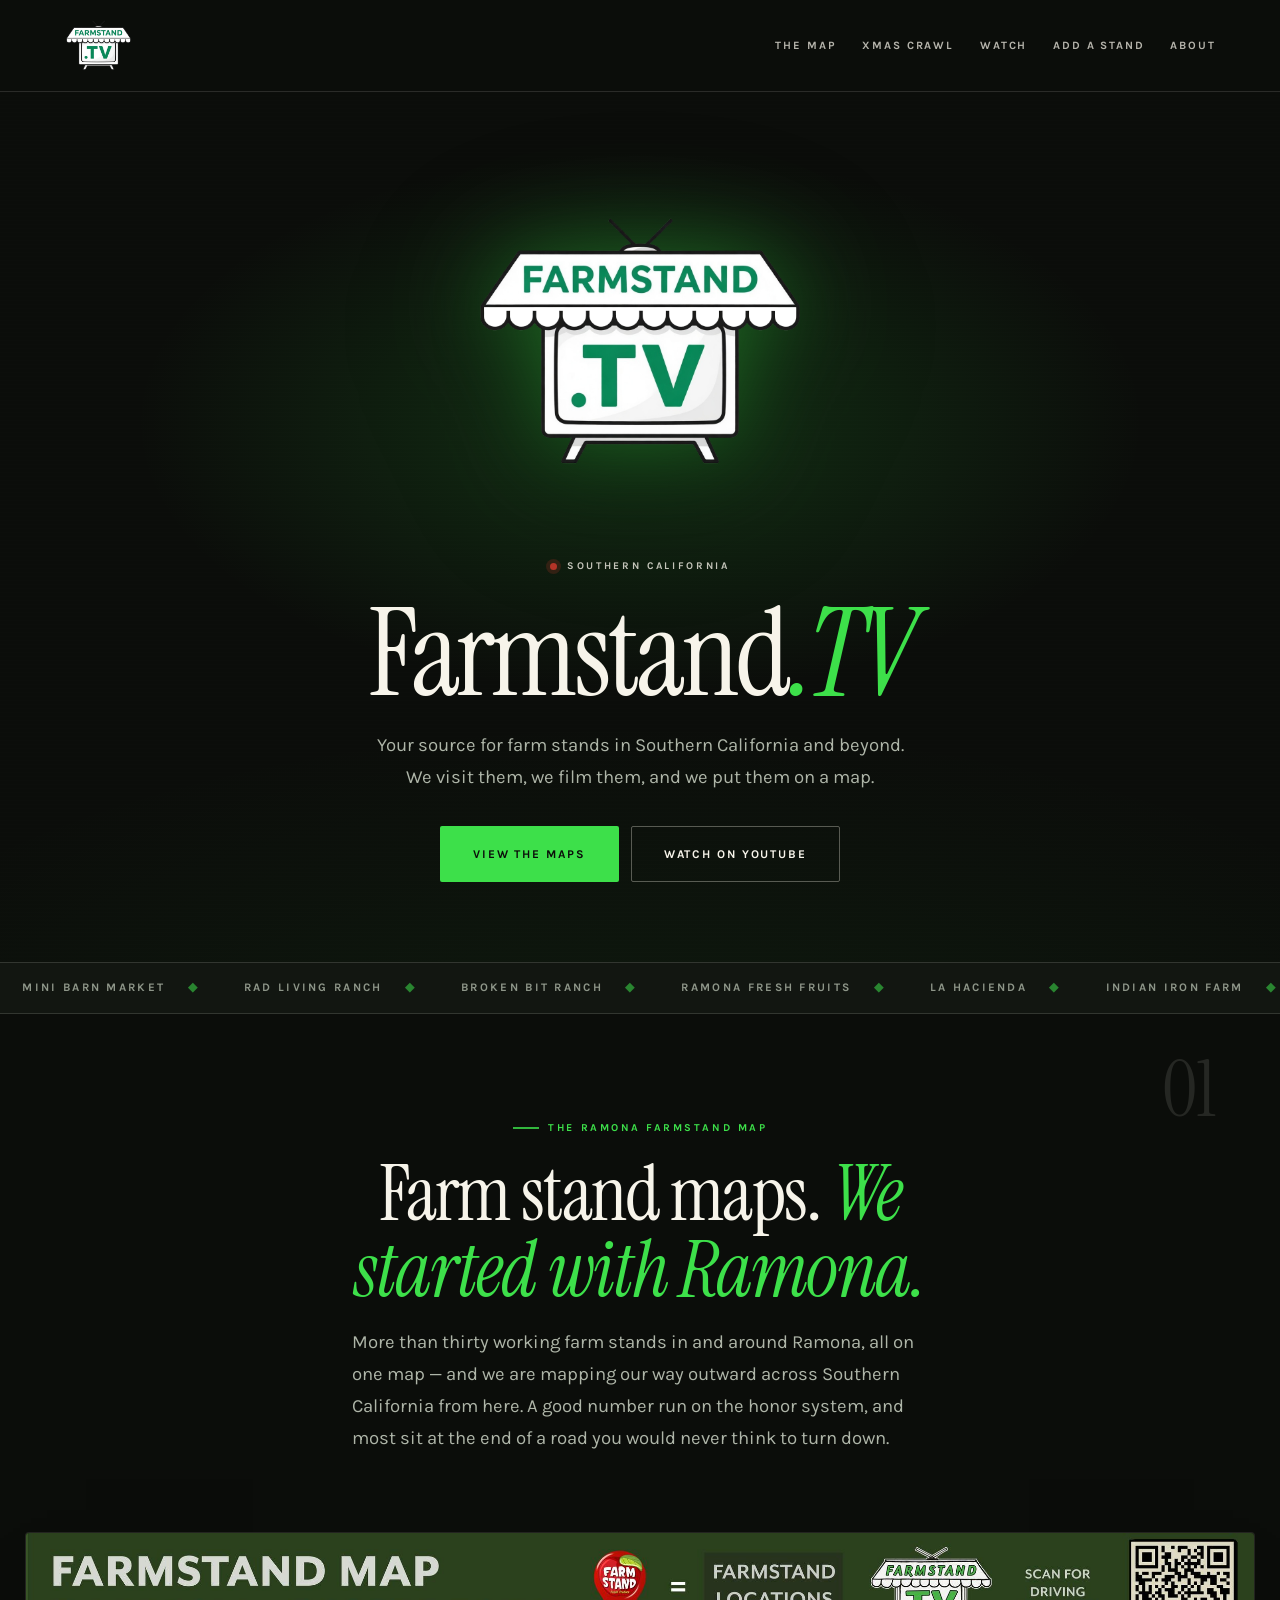
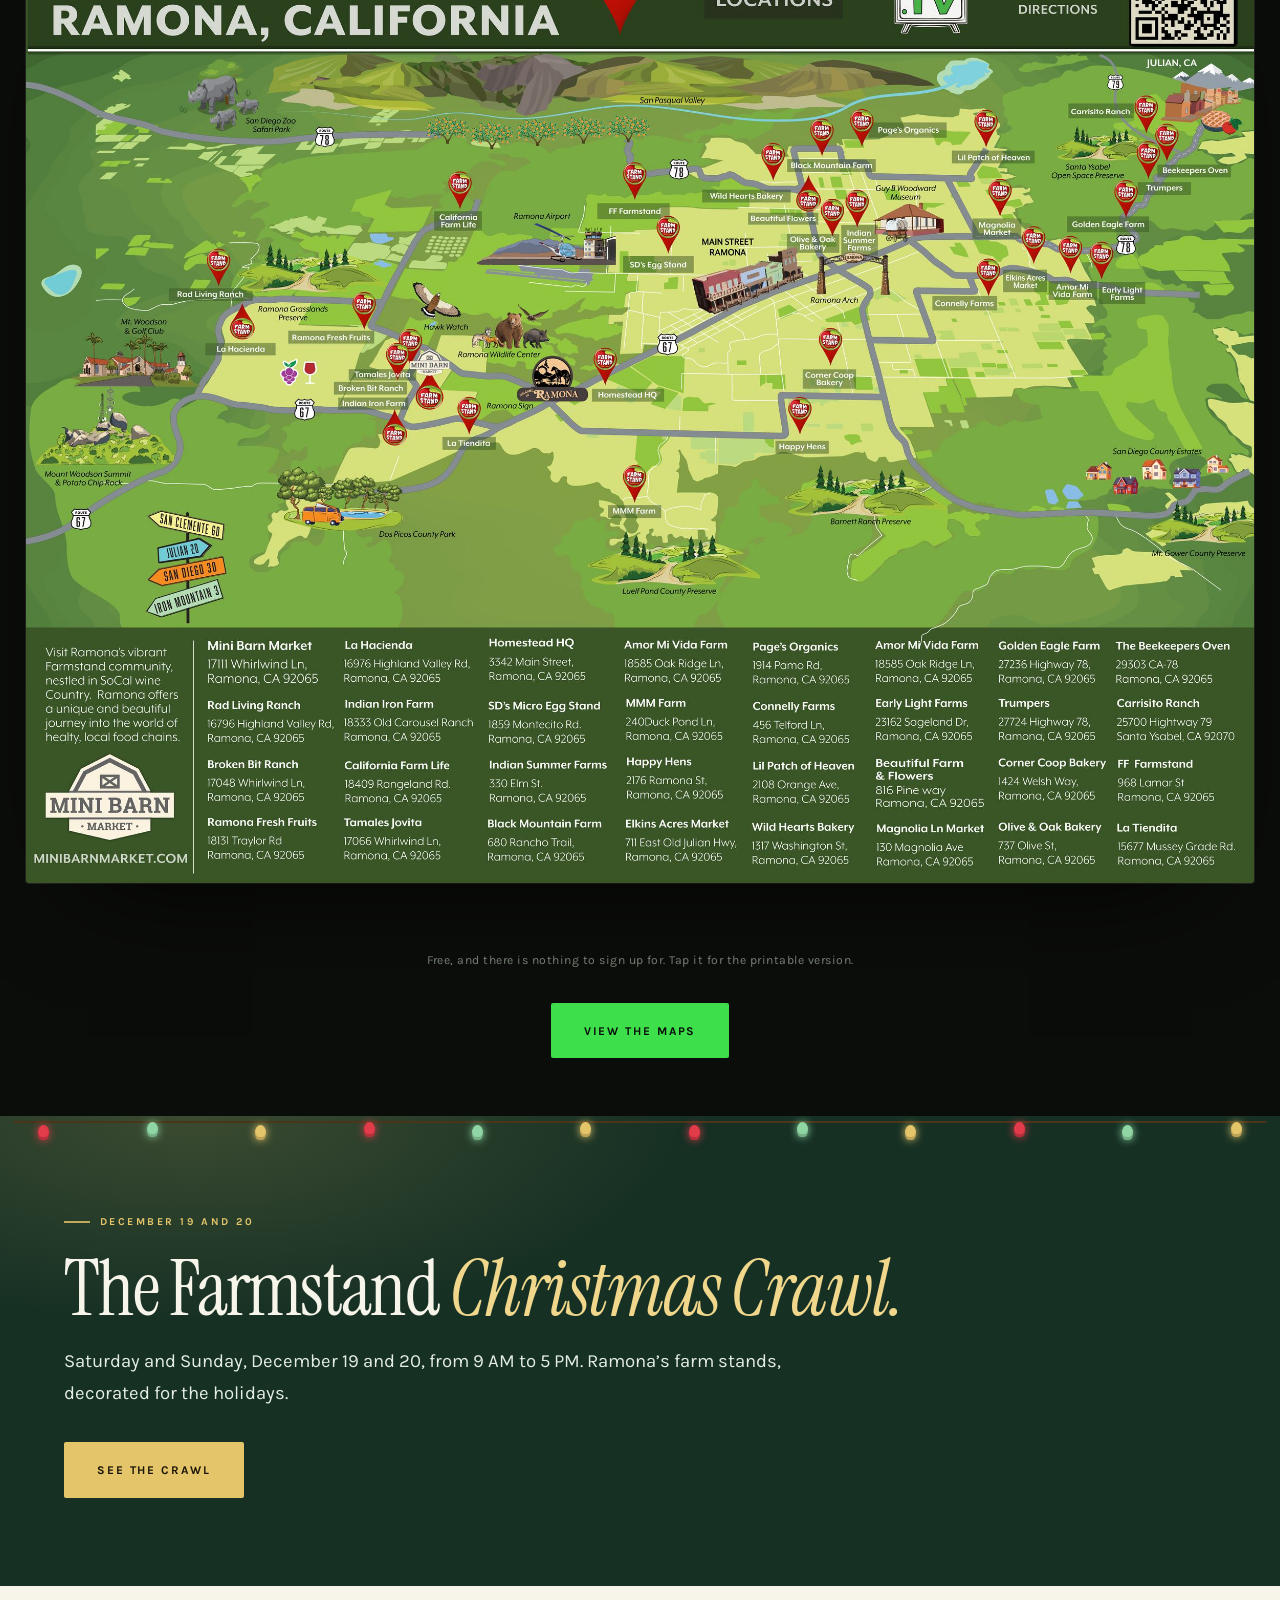
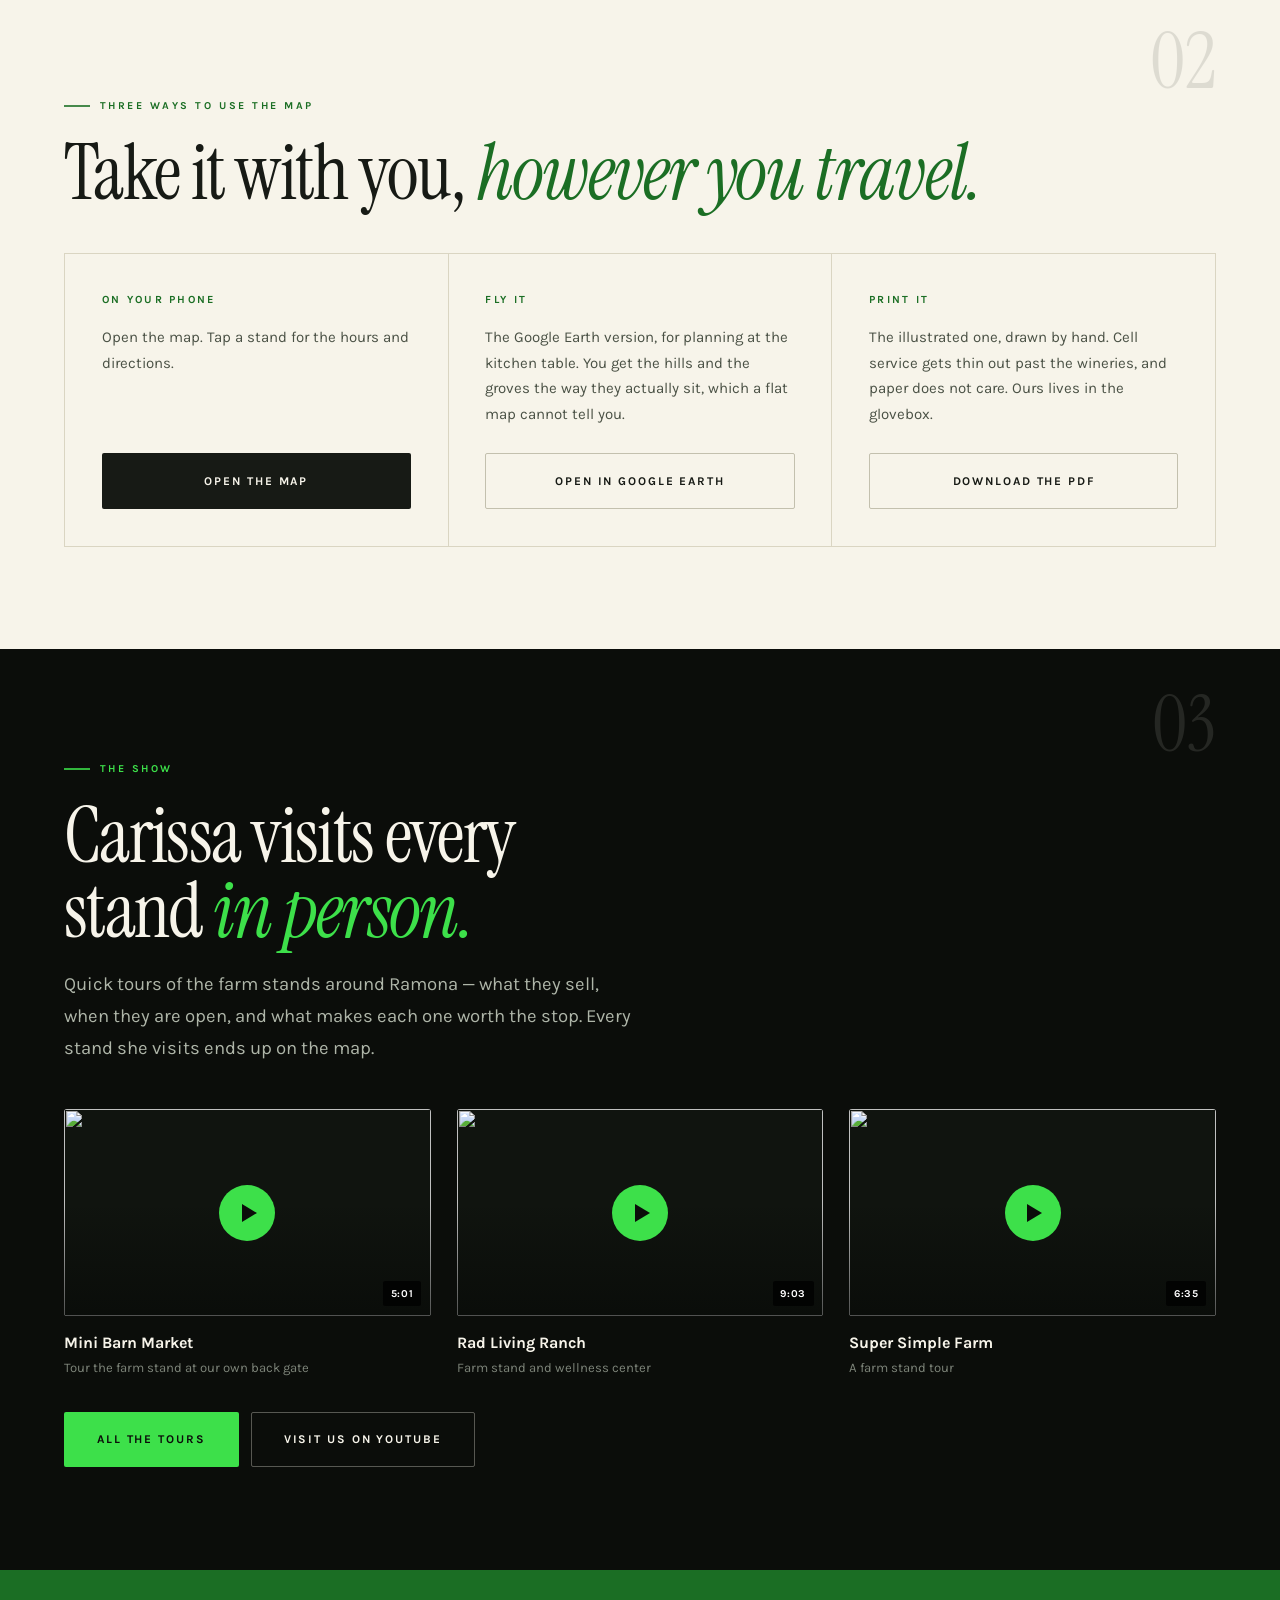
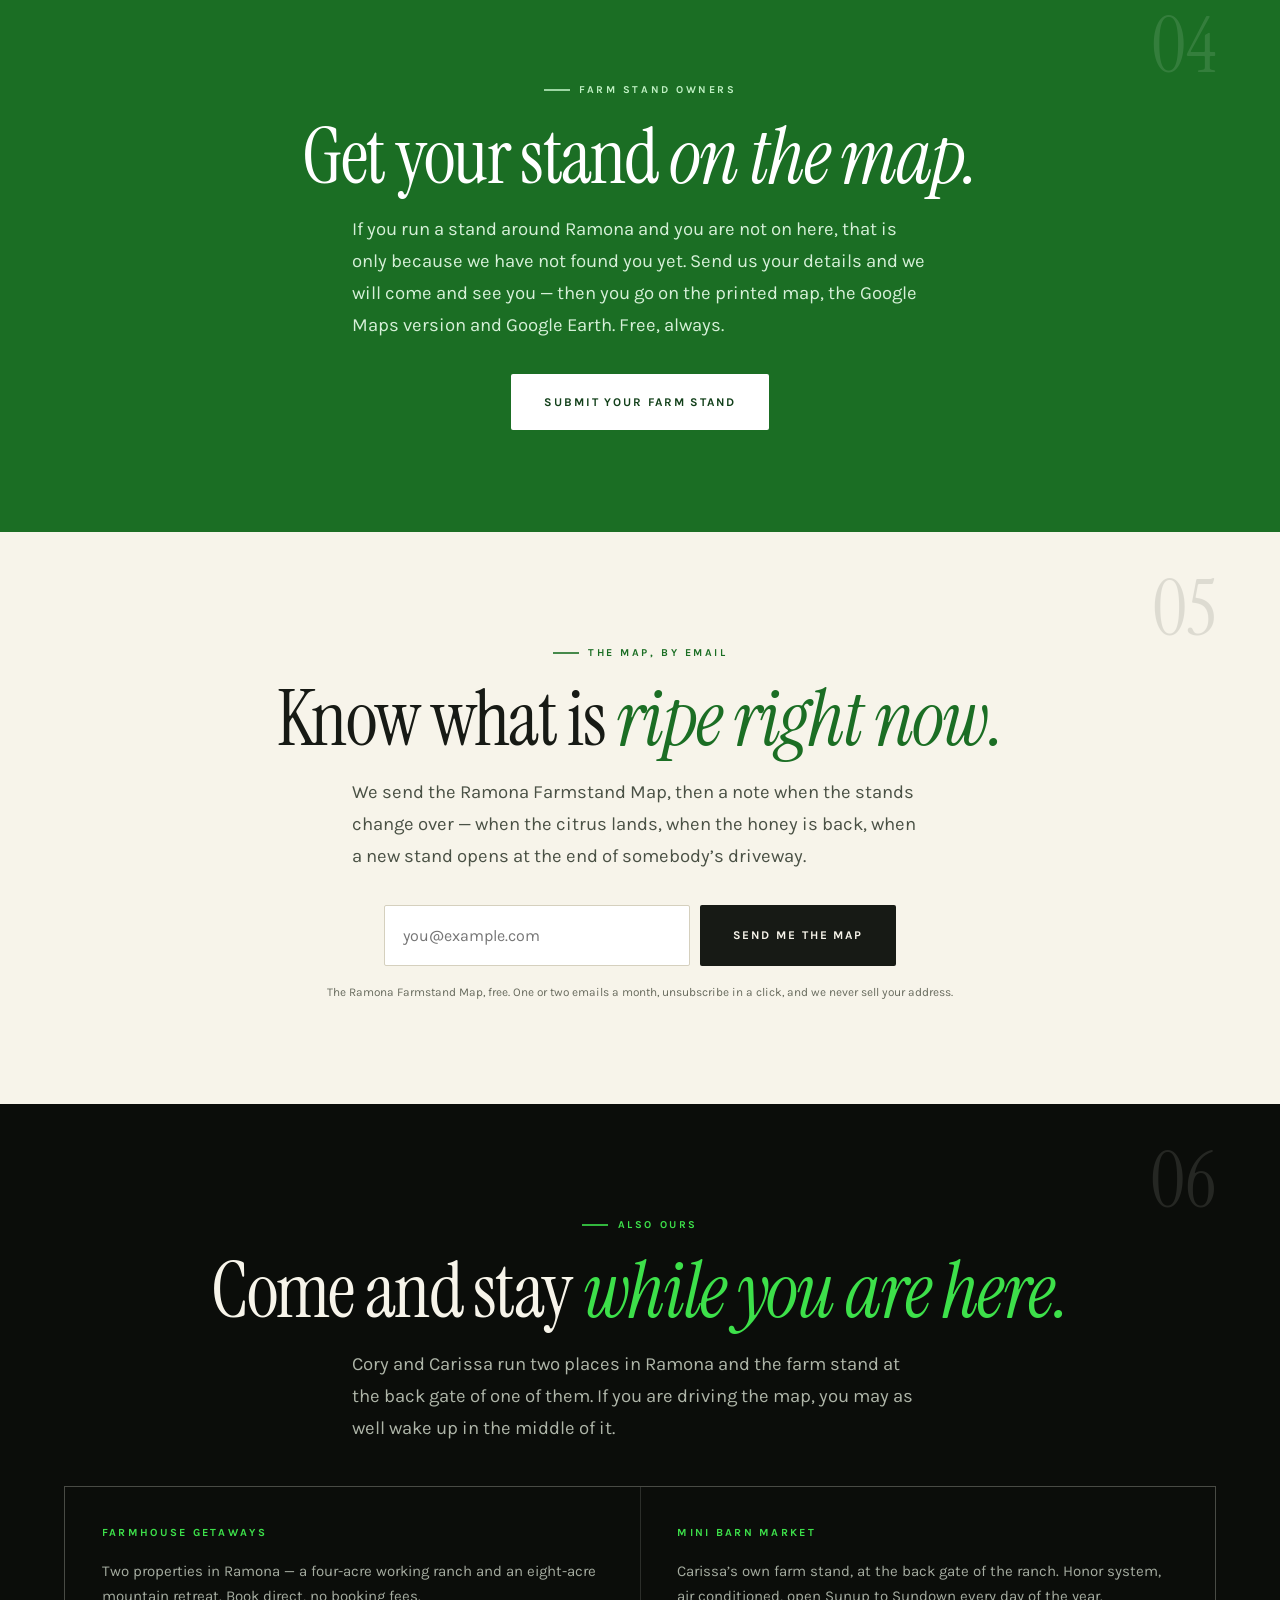
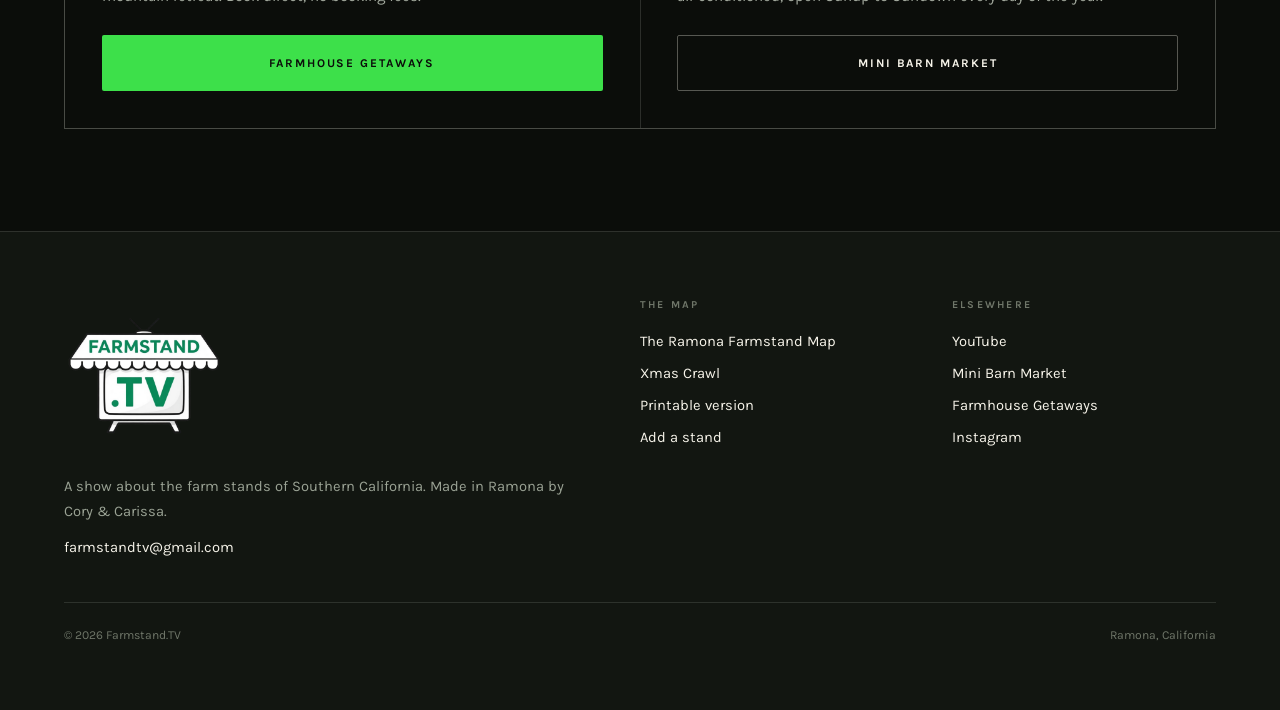
==== commit e729375f: "Rename the crawl link to Xmas Crawl. The nav and footer still go to /crawl2026. Only the label chang" ====
--- a/index.html
+++ b/index.html
@@ -57,7 +57,7 @@
     <a class="wordmark" href="/"><img src="/images/logo.png" width="1024" height="1024" alt="Farmstand.TV"></a>
     <nav class="nav" aria-label="Main">
       <a href="/maps">The Map</a>
-      <a href="/crawl2026">The Crawl</a>
+      <a href="/crawl2026">Xmas Crawl</a>
       <a href="/tours">Watch</a>
       <a href="/submit">Add a Stand</a>
       <a href="/about">About</a>
@@ -268,7 +268,7 @@
         <h2>The map</h2>
         <ul>
           <li><a href="/maps">The Ramona Farmstand Map</a></li>
-          <li><a href="/crawl2026">Christmas Crawl</a></li>
+          <li><a href="/crawl2026">Xmas Crawl</a></li>
           <li><a href="/downloads/Ramona-Farmstand-Map.pdf">Printable version</a></li>
           <li><a href="/submit">Add a stand</a></li>
         </ul>
